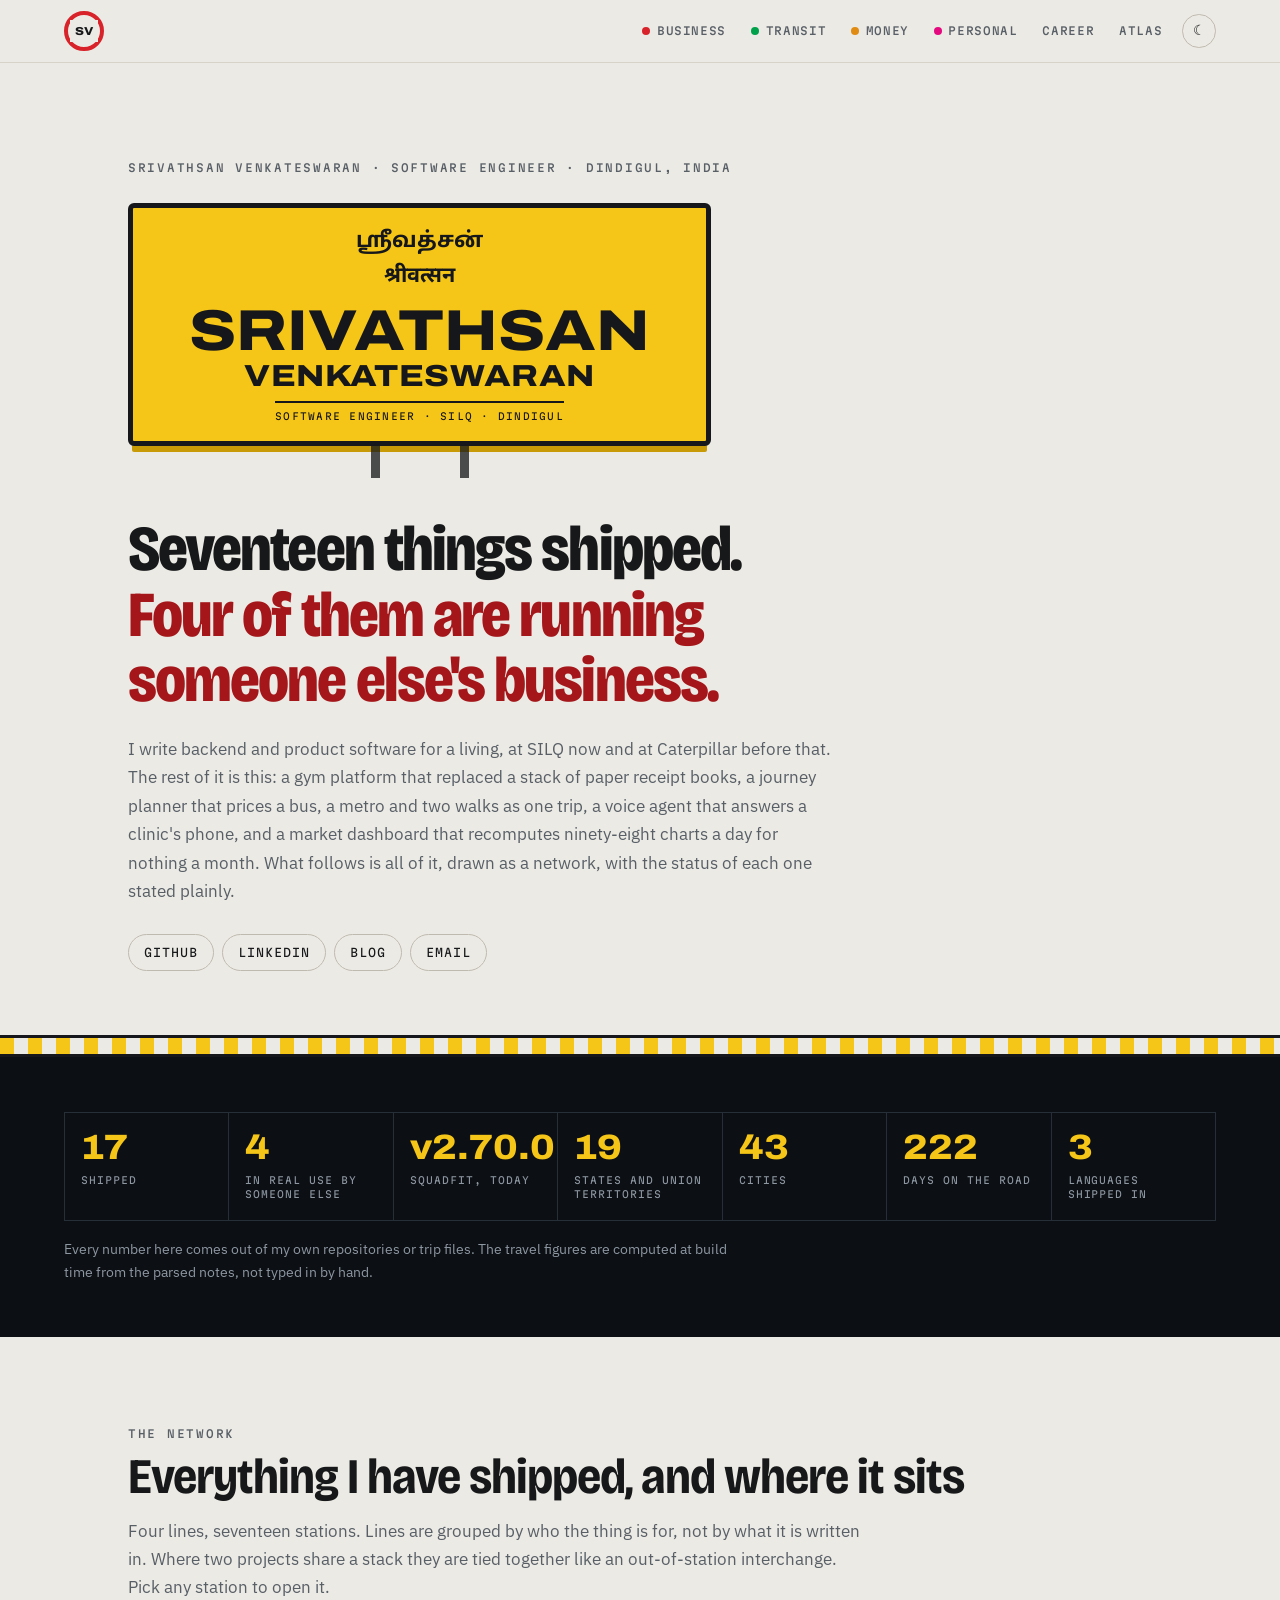
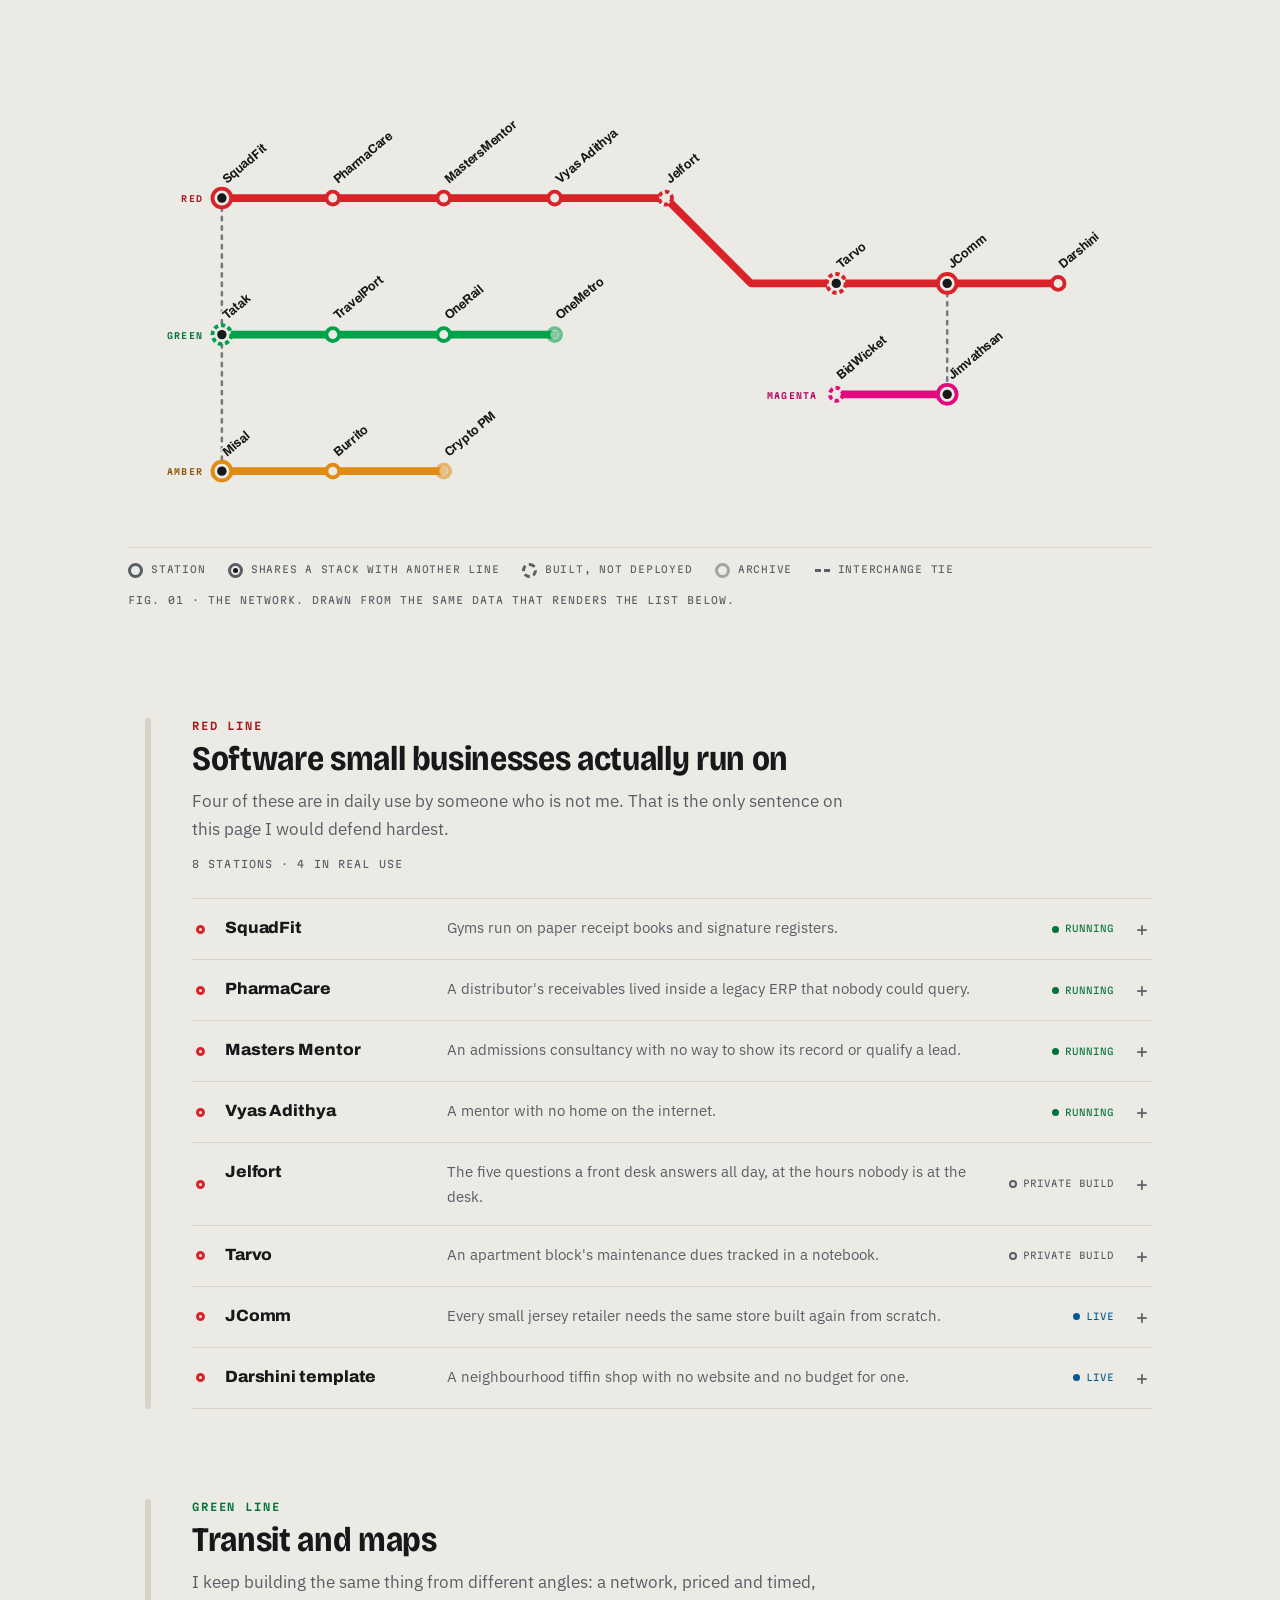
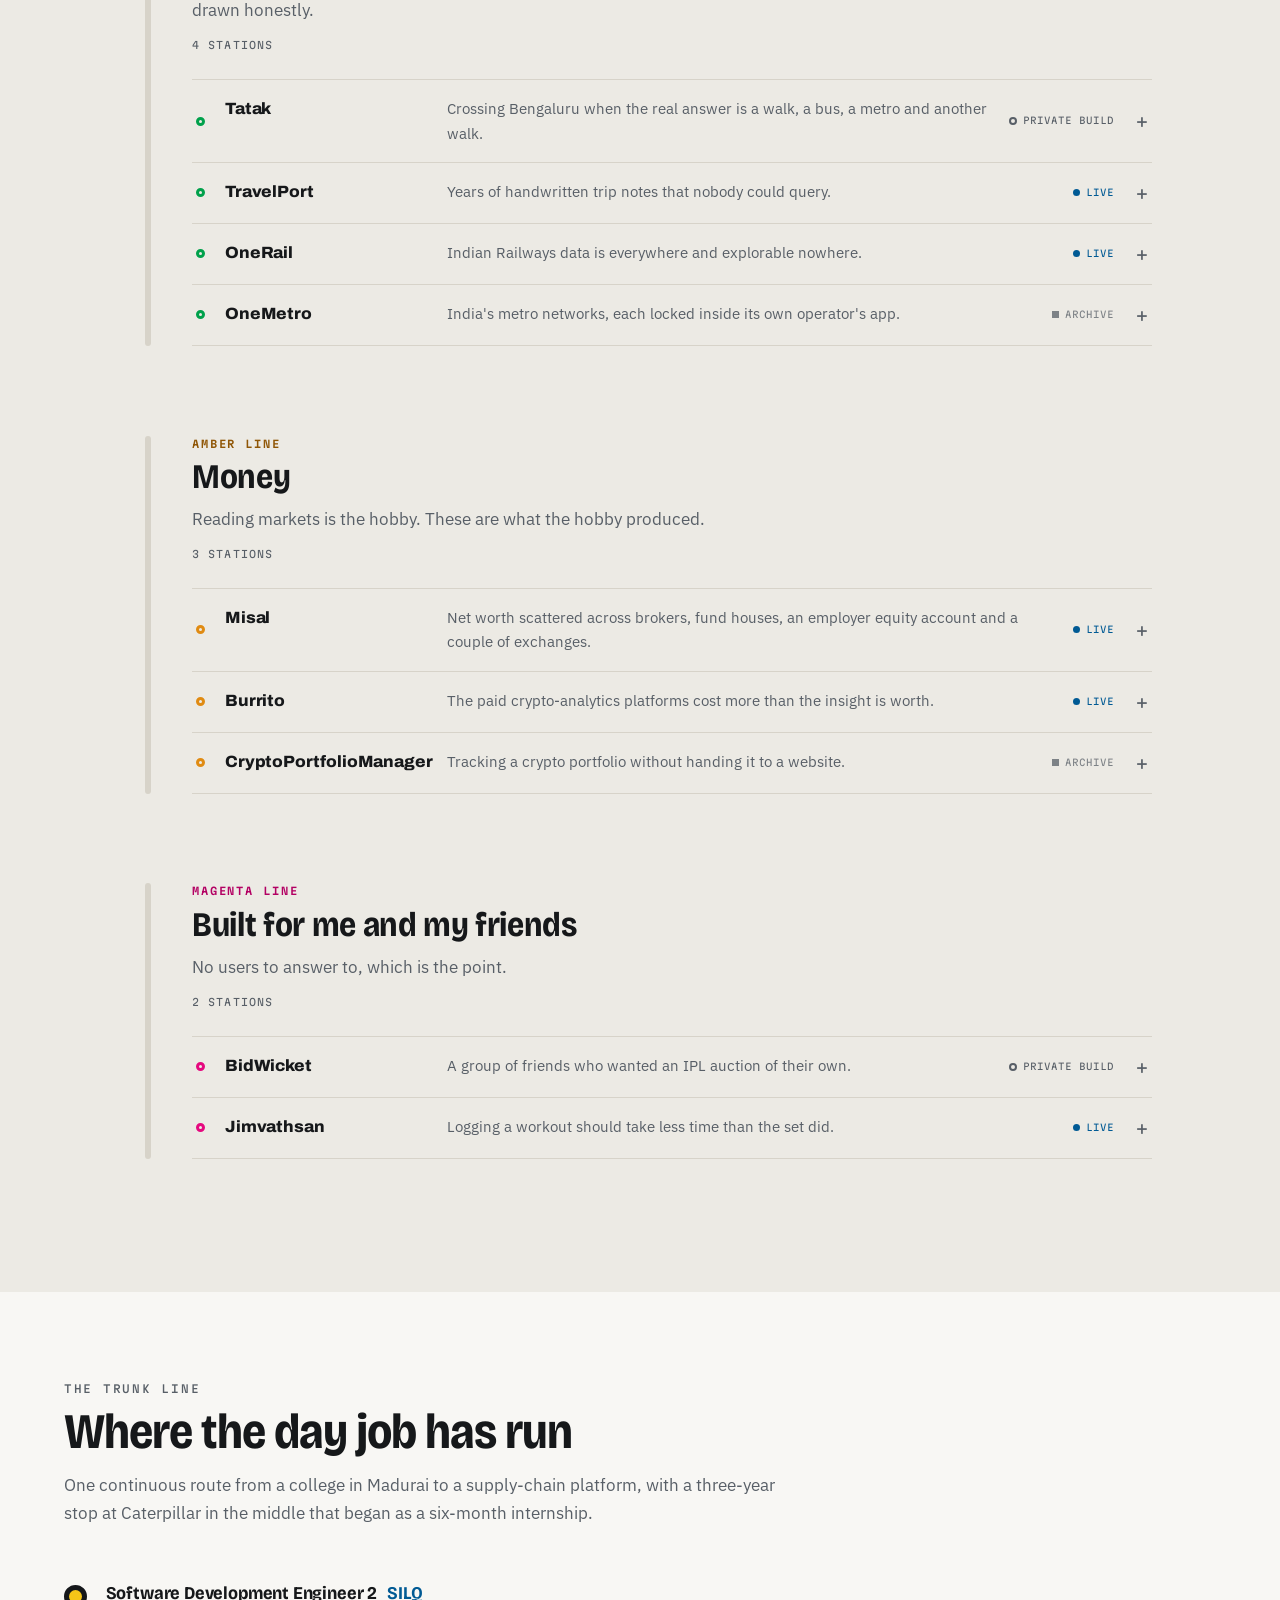
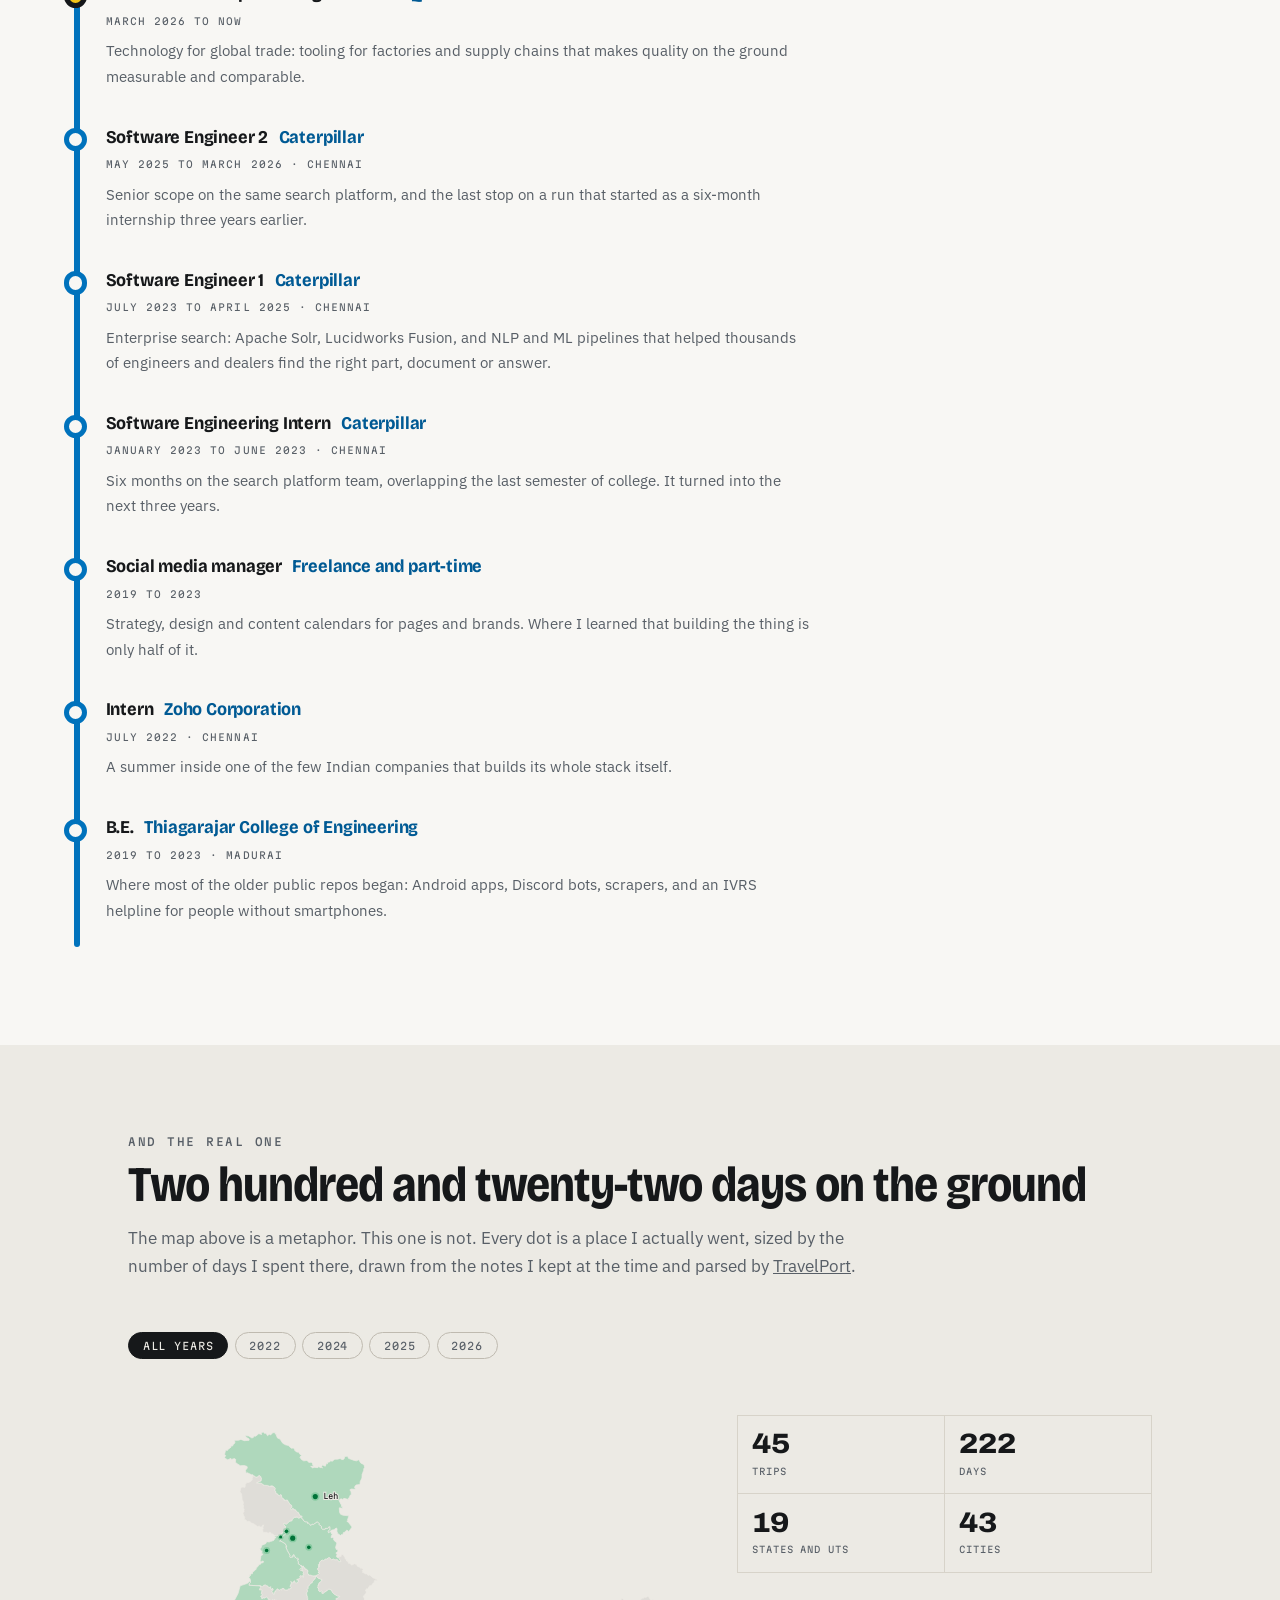
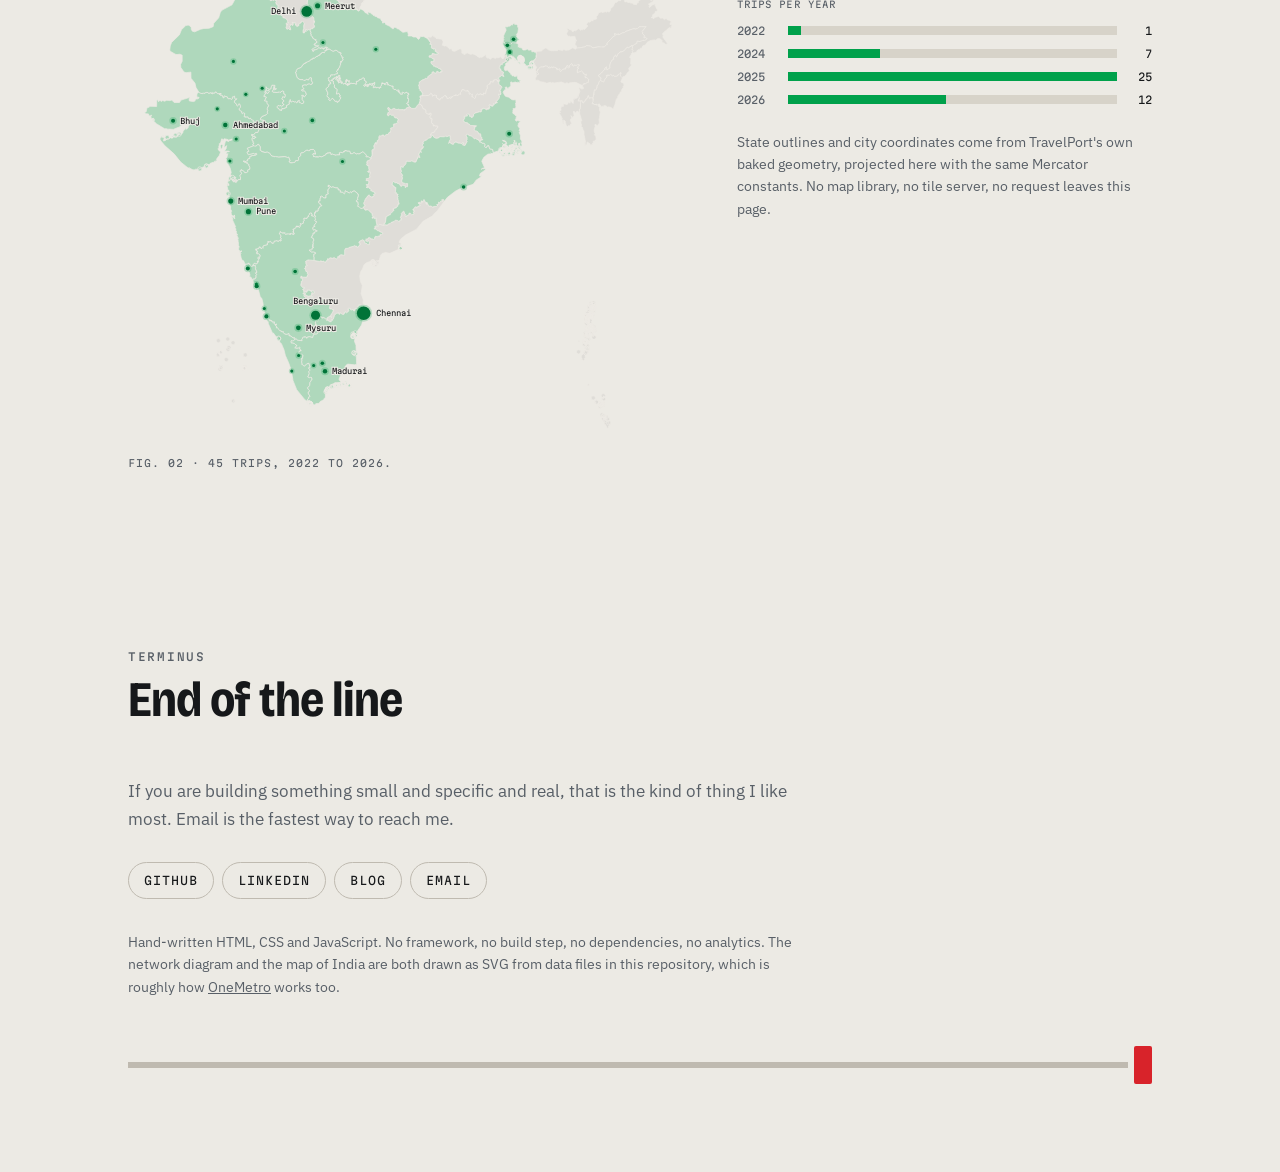
==== redesign/index.html @ e739e09b "Rebuild the portfolio as a network of shipped work, at /redesign Seventeen shipped projects drawn as" ====
<!DOCTYPE html>
<html lang="en">
<head>
  <meta charset="UTF-8" />
  <meta name="viewport" content="width=device-width, initial-scale=1.0" />
  <title>Srivathsan Venkateswaran | The network</title>
  <meta name="description" content="Seventeen shipped products across four lines: gym software running in real gyms, a Bengaluru journey planner, a voice agent, a quant dashboard, and a map of 222 days on Indian railways." />
  <meta property="og:title" content="Srivathsan Venkateswaran" />
  <meta property="og:description" content="Seventeen things shipped. Four of them are running someone else's business." />
  <meta property="og:type" content="website" />
  <meta name="theme-color" content="#eceae4" />
  <link rel="icon" href="data:image/svg+xml,%3Csvg xmlns='http://www.w3.org/2000/svg' viewBox='0 0 64 64'%3E%3Crect x='2' y='10' width='60' height='44' rx='8' fill='%23F5C518' stroke='%2315171A' stroke-width='4'/%3E%3Ctext x='32' y='44' font-family='Arial Black, sans-serif' font-size='30' font-weight='900' text-anchor='middle' fill='%2315171A'%3ESV%3C/text%3E%3C/svg%3E" />
  <script>
    const savedTheme = localStorage.getItem("theme");
    if (savedTheme === "light" || savedTheme === "dark") {
      document.documentElement.dataset.theme = savedTheme;
    }
    document.documentElement.classList.add("js");
  </script>
  <link rel="preconnect" href="https://fonts.googleapis.com" />
  <link rel="preconnect" href="https://fonts.gstatic.com" crossorigin />
  <link href="https://fonts.googleapis.com/css2?family=Archivo:wdth,wght@62..125,400..900&family=Bricolage+Grotesque:opsz,wdth,wght@12..96,75..100,300..800&family=IBM+Plex+Sans:wght@400;500;600&family=Martian+Mono:wdth,wght@75..112.5,300..700&family=Noto+Sans+Devanagari:wght@700&family=Noto+Sans+Tamil:wght@700&display=swap" rel="stylesheet" />
  <link rel="stylesheet" href="styles.css" />
</head>
<body>

  <a class="skip-link" href="#top">Skip to content</a>

  <header class="site-header">
    <a class="roundel" href="#top" aria-label="Back to top">
      <span class="roundel-ring" aria-hidden="true"></span>
      <span class="roundel-text">SV</span>
    </a>
    <nav class="line-nav" aria-label="Sections">
      <a href="#red" data-line="red"><span class="dot" aria-hidden="true"></span>Business</a>
      <a href="#green" data-line="green"><span class="dot" aria-hidden="true"></span>Transit</a>
      <a href="#amber" data-line="amber"><span class="dot" aria-hidden="true"></span>Money</a>
      <a href="#magenta" data-line="magenta"><span class="dot" aria-hidden="true"></span>Personal</a>
      <a href="#career">Career</a>
      <a href="#atlas">Atlas</a>
      <button class="theme-toggle" type="button" aria-label="Switch to night service">☾</button>
    </nav>
  </header>

  <main id="top">

    <!-- ======================= HERO ======================= -->
    <section class="hero">
      <p class="eyebrow load-reveal">Srivathsan Venkateswaran · Software engineer · Dindigul, India</p>

      <div class="signpost load-reveal" role="img" aria-label="Indian Railways style station name board reading Srivathsan Venkateswaran">
        <div class="board">
          <span class="board-tamil" lang="ta">ஸ்ரீவத்சன்</span>
          <span class="board-hindi" lang="hi">श्रीवत्सन</span>
          <span class="board-name">Srivathsan</span>
          <span class="board-surname">Venkateswaran</span>
          <span class="board-meta">Software Engineer · SILQ · Dindigul</span>
        </div>
        <div class="board-legs" aria-hidden="true"><span></span><span></span></div>
      </div>

      <h1 class="claim load-reveal">
        Seventeen things shipped.<br />
        <em>Four of them are running someone else's business.</em>
      </h1>

      <p class="hero-intro load-reveal">
        I write backend and product software for a living, at SILQ now and at
        Caterpillar before that. The rest of it is this: a gym platform that
        replaced a stack of paper receipt books, a journey planner that prices a
        bus, a metro and two walks as one trip, a voice agent that answers a
        clinic's phone, and a market dashboard that recomputes ninety-eight
        charts a day for nothing a month. What follows is all of it, drawn as a
        network, with the status of each one stated plainly.
      </p>

      <ul class="hero-links load-reveal" id="hero-links"></ul>
    </section>

    <div class="tactile" aria-hidden="true"></div>

    <!-- ======================= EVIDENCE ======================= -->
    <section class="evidence" aria-label="The numbers">
      <div class="evidence-inner observe">
        <dl class="stat-row" id="stat-row"></dl>
        <p class="evidence-foot">
          Every number here comes out of my own repositories or trip files. The
          travel figures are computed at build time from the parsed notes, not
          typed in by hand.
        </p>
      </div>
    </section>

    <!-- ======================= THE NETWORK ======================= -->
    <section class="network-band" id="network">
      <div class="section-head observe">
        <p class="kicker">The network</p>
        <h2>Everything I have shipped, and where it sits</h2>
        <p class="lede">
          Four lines, seventeen stations. Lines are grouped by who the thing is
          for, not by what it is written in. Where two projects share a stack
          they are tied together like an out-of-station interchange. Pick any
          station to open it.
        </p>
      </div>

      <figure class="map-figure observe">
        <div class="map-scroll">
          <svg id="network-svg" viewBox="0 0 1200 560" role="img"
               aria-labelledby="net-title net-desc">
            <title id="net-title">Network diagram of seventeen shipped projects across four lines</title>
            <desc id="net-desc">A schematic transit map. The full station list follows below in text.</desc>
          </svg>
        </div>
        <p class="map-hint">Scroll the map sideways to see the whole network.</p>
        <ul class="net-legend">
          <li><span class="lg lg-stop" aria-hidden="true"></span>Station</li>
          <li><span class="lg lg-change" aria-hidden="true"></span>Shares a stack with another line</li>
          <li><span class="lg lg-private" aria-hidden="true"></span>Built, not deployed</li>
          <li><span class="lg lg-archive" aria-hidden="true"></span>Archive</li>
          <li><span class="lg lg-tie" aria-hidden="true"></span>Interchange tie</li>
        </ul>
        <figcaption>
          FIG. 01 · The network. Drawn from the same data that renders the list below.
        </figcaption>
      </figure>

      <div id="lines"></div>

      <noscript>
        <div class="noscript">
          <p><strong>This page draws itself with JavaScript.</strong> The short version:</p>
          <ul>
            <li><a href="https://getsquadfit.com">SquadFit</a>, a multi-tenant gym platform running in real gyms</li>
            <li><a href="https://burrito-finance.vercel.app">Burrito</a>, 98 market charts recomputed daily at $0 a month</li>
            <li><a href="https://one-rail.vercel.app">OneRail</a>, an Indian Railways atlas built from OpenStreetMap</li>
            <li><a href="https://travelport.vercel.app">TravelPort</a>, handwritten trip notes parsed into structured data</li>
            <li><a href="https://github.com/srivathsanvenkateswaran">GitHub</a> ·
                <a href="https://www.linkedin.com/in/srivathsanvenkateswaran/">LinkedIn</a> ·
                <a href="mailto:srivathsanvenkateswaran@gmail.com">Email</a></li>
          </ul>
        </div>
      </noscript>
    </section>

    <!-- ======================= CAREER TRUNK ======================= -->
    <section class="trunk-band" id="career">
      <div class="section-head observe">
        <p class="kicker">The trunk line</p>
        <h2>Where the day job has run</h2>
        <p class="lede">
          One continuous route from a college in Madurai to a supply-chain
          platform, with a three-year stop at Caterpillar in the middle that
          began as a six-month internship.
        </p>
      </div>
      <ol class="trunk" id="trunk"></ol>
    </section>

    <!-- ======================= THE REAL NETWORK ======================= -->
    <section class="atlas-band" id="atlas">
      <div class="section-head observe">
        <p class="kicker">And the real one</p>
        <h2>Two hundred and twenty-two days on the ground</h2>
        <p class="lede">
          The map above is a metaphor. This one is not. Every dot is a place I
          actually went, sized by the number of days I spent there, drawn from
          the notes I kept at the time and parsed by
          <a href="https://travelport.vercel.app">TravelPort</a>.
        </p>
      </div>

      <div class="atlas observe">
        <div class="atlas-controls" id="atlas-controls" role="group" aria-label="Filter the map by year"></div>
        <figure class="atlas-figure">
          <svg id="atlas-svg" role="img" aria-labelledby="atlas-title atlas-desc">
            <title id="atlas-title">Map of India showing states and cities visited</title>
            <desc id="atlas-desc">Nineteen states and union territories are filled. Forty-three cities are marked, sized by days spent. The full figures are listed beside the map.</desc>
          </svg>
          <figcaption>FIG. 02 · 45 trips, 2022 to 2026.</figcaption>
        </figure>
        <div class="atlas-side">
          <dl class="atlas-stats" id="atlas-stats"></dl>
          <div class="atlas-years" id="atlas-years"></div>
          <p class="atlas-note">
            State outlines and city coordinates come from TravelPort's own
            baked geometry, projected here with the same Mercator constants.
            No map library, no tile server, no request leaves this page.
          </p>
        </div>
      </div>
    </section>

    <!-- ======================= TERMINUS ======================= -->
    <section class="terminus" id="contact">
      <div class="section-head observe">
        <p class="kicker">Terminus</p>
        <h2>End of the line</h2>
      </div>
      <div class="terminus-body observe">
        <p>
          If you are building something small and specific and real, that is the
          kind of thing I like most. Email is the fastest way to reach me.
        </p>
        <ul class="terminus-links" id="terminus-links"></ul>
        <p class="colophon">
          Hand-written HTML, CSS and JavaScript. No framework, no build step, no
          dependencies, no analytics. The network diagram and the map of India
          are both drawn as SVG from data files in this repository, which is
          roughly how <a href="https://github.com/srivathsanvenkateswaran/OneMetro">OneMetro</a>
          works too.
        </p>
      </div>
      <div class="buffer" aria-hidden="true"><span></span><span></span></div>
    </section>

  </main>

  <script src="india.js" defer></script>
  <script src="data.js" defer></script>
  <script src="network.js" defer></script>
  <script src="script.js" defer></script>
</body>
</html>
---- redesign/styles.css ----
/* ============================================================
   Srivathsan Venkateswaran — the network
   A transit map of everything shipped, and a real map of
   everywhere gone. Type and line liveries carried over from
   the previous design, which got those right.
   ============================================================ */

:root {
  --paper: #eceae4;
  --surface: #f8f7f4;
  --ink: #16181a;
  --muted: #585f67;
  --hairline: #d7d3c9;
  --hairline-strong: #bfbab0;

  --night: #0c0f13;
  --night-2: #141a21;
  --night-3: #1c232b;
  --night-edge: #262e38;
  --night-text: #e9ecef;
  --night-muted: #8d97a2;

  --board: #f5c518;
  --board-shade: #c79a06;
  --board-ink: #15171a;

  --red: #d8232a;      --red-ink: #a4161a;
  --claim-accent: #a4161a;
  --blue: #0072bc;     --blue-ink: #005a94;
  --amber: #e08b12;    --amber-ink: #8f5606;
  --green: #00a14b;    --green-ink: #007338;
  --magenta: #e5097f;  --magenta-ink: #b30063;

  --font-sign: "Archivo", system-ui, sans-serif;
  --font-display: "Bricolage Grotesque", "Archivo", system-ui, sans-serif;
  --font-body: "IBM Plex Sans", system-ui, sans-serif;
  --font-mono: "Martian Mono", ui-monospace, monospace;

  --rail-w: 6px;
  --content-pad: clamp(1.25rem, 5vw, 4.5rem);
  --measure: 64rem;
  --radius: 4px;
}

@supports (color: light-dark(#fff, #000)) {
  :root {
    color-scheme: light dark;
    --paper: light-dark(#eceae4, #0c0f13);
    --surface: light-dark(#f8f7f4, #151a21);
    --ink: light-dark(#16181a, #e9ecef);
    --muted: light-dark(#585f67, #949ea9);
    --hairline: light-dark(#d7d3c9, #232a33);
    --hairline-strong: light-dark(#bfbab0, #313a45);
    --night: light-dark(#0c0f13, #060809);
    --night-2: light-dark(#141a21, #0f141a);
    --night-3: light-dark(#1c232b, #171d24);

    --red: light-dark(#d8232a, #f4696e);
    --red-ink: light-dark(#a4161a, #ff8b8f);
    --blue: light-dark(#0072bc, #4d9fe6);
    --blue-ink: light-dark(#005a94, #6fb4f0);
    --amber: light-dark(#e08b12, #eaa93f);
    --amber-ink: light-dark(#8f5606, #eaa93f);
    --green: light-dark(#00a14b, #2ec27e);
    --green-ink: light-dark(#007338, #45d193);
    --magenta: light-dark(#e5097f, #f45cae);
    --magenta-ink: light-dark(#b30063, #ff69b8);

    /* The claim's emphasis: deep red on paper, signage yellow at night.
       Red-ink inverted to a pink that read as the Magenta line. */
    --claim-accent: light-dark(#a4161a, #f5c518);
  }
  :root[data-theme="light"] { color-scheme: light; }
  :root[data-theme="dark"] { color-scheme: dark; }
}

* { box-sizing: border-box; margin: 0; padding: 0; }
html { scroll-behavior: smooth; scroll-padding-top: 5.5rem; }

body {
  background: var(--paper);
  color: var(--ink);
  font-family: var(--font-body);
  font-size: 1.0625rem;
  line-height: 1.65;
  -webkit-font-smoothing: antialiased;
  overflow-x: hidden;
}

::selection { background: var(--board); color: #15171a; }
a { color: inherit; }
:focus-visible { outline: 3px solid var(--ink); outline-offset: 3px; border-radius: 2px; }

.skip-link {
  position: absolute; left: -9999px; top: 0; z-index: 100;
  background: var(--board); color: var(--board-ink);
  font-family: var(--font-mono); font-size: 0.8rem; padding: 0.6rem 1rem;
}
.skip-link:focus { left: 0; }

.sr-only {
  position: absolute; width: 1px; height: 1px; overflow: hidden;
  clip: rect(0 0 0 0); clip-path: inset(50%); white-space: nowrap;
}

/* ---------------- shared type ---------------- */
h2 {
  font-family: var(--font-display);
  font-weight: 700;
  font-size: clamp(1.9rem, 4.4vw, 3.1rem);
  line-height: 1.05;
  letter-spacing: -0.02em;
  font-stretch: 88%;
}
h3 { font-family: var(--font-display); font-weight: 700; letter-spacing: -0.01em; }

.kicker,
.eyebrow {
  font-family: var(--font-mono);
  font-size: 0.68rem;
  letter-spacing: 0.16em;
  text-transform: uppercase;
  color: var(--muted);
  font-weight: 500;
}

.lede {
  max-width: 46rem;
  color: var(--muted);
  font-size: 1.06rem;
  margin-top: 0.9rem;
}

.section-head { margin-bottom: clamp(2rem, 4vw, 3.25rem); }
.section-head h2 { margin-top: 0.5rem; }

/* ---------------- header ---------------- */
.site-header {
  position: sticky; top: 0; z-index: 40;
  display: flex; align-items: center; gap: 1rem;
  padding: 0.7rem var(--content-pad);
  background: color-mix(in srgb, var(--paper) 88%, transparent);
  backdrop-filter: blur(10px);
  border-bottom: 1px solid var(--hairline);
}

.roundel { position: relative; display: grid; place-items: center; width: 2.5rem; height: 2.5rem; text-decoration: none; flex: none; }
.roundel-ring { position: absolute; inset: 0; border: 4px solid var(--red); border-radius: 50%; }
.roundel-text {
  position: relative; font-family: var(--font-sign); font-weight: 800;
  font-size: 0.72rem; font-stretch: 112%; letter-spacing: 0.02em;
  background: var(--paper); padding: 0.1rem 0.28rem;
}

.line-nav { margin-left: auto; display: flex; align-items: center; gap: 0.35rem; flex-wrap: wrap; }
.line-nav a {
  display: inline-flex; align-items: center; gap: 0.42rem;
  font-family: var(--font-mono); font-size: 0.68rem; font-weight: 500;
  letter-spacing: 0.06em; text-transform: uppercase;
  text-decoration: none; color: var(--muted);
  padding: 0.42rem 0.6rem; border-radius: 999px;
  transition: color 0.18s, background 0.18s;
}
.line-nav a:hover, .line-nav a.is-here { color: var(--ink); background: color-mix(in srgb, var(--ink) 7%, transparent); }
.line-nav .dot { width: 8px; height: 8px; border-radius: 50%; background: currentColor; }
.line-nav a[data-line="red"] .dot { background: var(--red); }
.line-nav a[data-line="green"] .dot { background: var(--green); }
.line-nav a[data-line="amber"] .dot { background: var(--amber); }
.line-nav a[data-line="magenta"] .dot { background: var(--magenta); }

.theme-toggle {
  margin-left: 0.3rem; width: 2.1rem; height: 2.1rem; flex: none;
  border: 1px solid var(--hairline-strong); border-radius: 50%;
  background: transparent; color: var(--ink); cursor: pointer;
  font-size: 0.85rem; line-height: 1;
}
.theme-toggle:hover { background: color-mix(in srgb, var(--ink) 8%, transparent); }

/* ---------------- hero ---------------- */
.hero {
  padding: clamp(3rem, 8vw, 6rem) var(--content-pad) clamp(2.5rem, 5vw, 4rem);
  max-width: calc(var(--measure) + 8rem); margin-inline: auto;
}

.signpost { display: inline-block; margin: 1.6rem 0 2.4rem; }
.board {
  display: inline-grid; justify-items: center; gap: 0.05rem;
  background: var(--board); color: var(--board-ink);
  border: 5px solid var(--board-ink); border-radius: 6px;
  padding: 1rem clamp(1.5rem, 5vw, 3.5rem);
  box-shadow: 0 10px 0 -4px var(--board-shade);
}
.board-tamil { font-family: "Noto Sans Tamil", sans-serif; font-size: clamp(0.95rem, 2.4vw, 1.35rem); font-weight: 700; }
.board-hindi { font-family: "Noto Sans Devanagari", sans-serif; font-size: clamp(0.95rem, 2.4vw, 1.35rem); font-weight: 700; }
.board-name, .board-surname {
  font-family: var(--font-sign); font-weight: 800; font-stretch: 118%;
  text-transform: uppercase; line-height: 1;
}
.board-name { font-size: clamp(1.9rem, 6.5vw, 3.6rem); margin-top: 0.35rem; }
.board-surname { font-size: clamp(1.05rem, 3.2vw, 1.9rem); letter-spacing: 0.02em; }
.board-meta {
  font-family: var(--font-mono); font-size: 0.6rem; letter-spacing: 0.13em;
  text-transform: uppercase; margin-top: 0.55rem;
  border-top: 2px solid var(--board-ink); padding-top: 0.4rem;
}
.board-legs { display: flex; gap: 5rem; justify-content: center; }
.board-legs span { width: 9px; height: 2rem; background: var(--board-ink); opacity: 0.75; }

.claim {
  font-family: var(--font-display); font-weight: 800; font-stretch: 84%;
  font-size: clamp(2rem, 6vw, 4rem); line-height: 1.02; letter-spacing: -0.03em;
  max-width: 20ch; margin-bottom: 1.4rem;
}
.claim em { font-style: normal; color: var(--claim-accent); }

.hero-intro { max-width: 44rem; color: var(--muted); font-size: 1.08rem; }

.hero-links, .terminus-links { list-style: none; display: flex; flex-wrap: wrap; gap: 0.5rem; margin-top: 1.8rem; }
.hero-links a, .terminus-links a {
  display: inline-block; font-family: var(--font-mono); font-size: 0.72rem;
  letter-spacing: 0.08em; text-transform: uppercase; text-decoration: none;
  padding: 0.5rem 0.95rem; border: 1px solid var(--hairline-strong); border-radius: 999px;
  transition: background 0.18s, border-color 0.18s;
}
.hero-links a:hover, .terminus-links a:hover { background: var(--ink); color: var(--paper); border-color: var(--ink); }

.tactile {
  height: 22px;
  background: repeating-linear-gradient(90deg, var(--board) 0 14px, transparent 14px 28px);
  border-block: 3px solid var(--board-ink);
}

/* ---------------- evidence ---------------- */
.evidence { background: var(--night); color: var(--night-text); padding: clamp(2.2rem, 5vw, 3.4rem) var(--content-pad); }
.evidence-inner { max-width: calc(var(--measure) + 8rem); margin-inline: auto; }
.stat-row {
  display: grid; gap: 1px;
  grid-template-columns: repeat(auto-fit, minmax(9.5rem, 1fr));
  background: var(--night-edge); border: 1px solid var(--night-edge);
}
.stat { background: var(--night); padding: 1.1rem 1rem; }
.stat-n {
  font-family: var(--font-sign); font-weight: 800; font-stretch: 112%;
  font-size: clamp(1.5rem, 3.4vw, 2.2rem); line-height: 1; color: var(--board);
}
.stat-l {
  font-family: var(--font-mono); font-size: 0.61rem; letter-spacing: 0.1em;
  text-transform: uppercase; color: var(--night-muted); margin-top: 0.45rem; line-height: 1.5;
}
.evidence-foot { color: var(--night-muted); font-size: 0.85rem; margin-top: 1.1rem; max-width: 42rem; }

/* ---------------- the network ---------------- */
.network-band, .trunk-band, .atlas-band, .terminus {
  padding: clamp(3rem, 7vw, 5.5rem) var(--content-pad);
  max-width: calc(var(--measure) + 8rem); margin-inline: auto;
}

.map-figure { margin-bottom: clamp(2.5rem, 5vw, 4rem); }
.map-scroll { overflow-x: auto; overflow-y: hidden; -webkit-overflow-scrolling: touch; }
.map-scroll svg { display: block; width: 100%; min-width: 62rem; height: auto; }
.net-legend {
  display: flex; flex-wrap: wrap; gap: 0.35rem 1.4rem;
  margin-top: 1rem; padding-top: 0.9rem; border-top: 1px solid var(--hairline);
  list-style: none;
}
.net-legend li {
  display: inline-flex; align-items: center; gap: 0.5rem;
  font-family: var(--font-mono); font-size: 0.6rem; letter-spacing: 0.08em;
  text-transform: uppercase; color: var(--muted);
}
.lg { width: 15px; height: 15px; flex: none; }
.lg-stop { border: 3.5px solid var(--muted); border-radius: 50%; }
.lg-change { border: 3.5px solid var(--muted); border-radius: 50%; position: relative; }
.lg-change::after {
  content: ""; position: absolute; inset: 2px; border-radius: 50%; background: var(--ink);
}
.lg-private { border: 3.5px dashed var(--muted); border-radius: 50%; }
.lg-archive { border: 3.5px solid var(--muted); border-radius: 50%; opacity: 0.5; }
.lg-tie { height: 0; border-top: 3px dashed var(--muted); align-self: center; }

/* Only worth saying where the map actually has to be scrolled. */
.map-hint { display: none; }
@media (max-width: 992px) {
  .map-hint {
    display: block; margin-top: 0.75rem;
    font-family: var(--font-mono); font-size: 0.6rem; letter-spacing: 0.1em;
    text-transform: uppercase; color: var(--muted);
  }
}

.map-figure figcaption {
  font-family: var(--font-mono); font-size: 0.62rem; letter-spacing: 0.1em;
  text-transform: uppercase; color: var(--muted); margin-top: 0.9rem;
}

.net-line { fill: none; stroke-width: 9; stroke-linecap: round; stroke-linejoin: round; transition: opacity 0.2s; }
.net-line[data-line="red"] { stroke: var(--red); }
.net-line[data-line="green"] { stroke: var(--green); }
.net-line[data-line="amber"] { stroke: var(--amber); }
.net-line[data-line="magenta"] { stroke: var(--magenta); }

.net-tie { stroke: var(--muted); stroke-width: 3; stroke-dasharray: 4 7; stroke-linecap: round; opacity: 0.8; }

.net-station { cursor: pointer; }
.net-dot, .net-dot-outer { fill: var(--paper); stroke-width: 4.5; }
.net-dot-inner { fill: var(--ink); }
.net-station[data-line="red"] .net-dot, .net-station[data-line="red"] .net-dot-outer { stroke: var(--red); }
.net-station[data-line="green"] .net-dot, .net-station[data-line="green"] .net-dot-outer { stroke: var(--green); }
.net-station[data-line="amber"] .net-dot, .net-station[data-line="amber"] .net-dot-outer { stroke: var(--amber); }
.net-station[data-line="magenta"] .net-dot, .net-station[data-line="magenta"] .net-dot-outer { stroke: var(--magenta); }

.net-label {
  font-family: var(--font-sign); font-size: 15px; font-weight: 700; font-stretch: 96%;
  fill: var(--ink); paint-order: stroke; stroke: var(--paper); stroke-width: 3.5px;
}
/* Built but not open: drawn the way a map marks a station under construction. */
.net-station.is-private .net-dot,
.net-station.is-private .net-dot-outer { stroke-dasharray: 5 3.4; }
.net-station.is-archive .net-dot { opacity: 0.55; }
.net-key {
  font-family: var(--font-mono); font-size: 10px; letter-spacing: 0.14em;
  text-transform: uppercase; font-weight: 600;
}
.net-key[data-line="red"] { fill: var(--red-ink); }
.net-key[data-line="green"] { fill: var(--green-ink); }
.net-key[data-line="amber"] { fill: var(--amber-ink); }
.net-key[data-line="magenta"] { fill: var(--magenta-ink); }

.net-station:hover .net-label { text-decoration: underline; }
.net-station.is-open .net-dot, .net-station.is-open .net-dot-outer { fill: var(--board); }

#network-svg[data-focus] .net-line,
#network-svg[data-focus] .net-station { opacity: 0.24; transition: opacity 0.2s; }
#network-svg[data-focus="red"] [data-line="red"],
#network-svg[data-focus="green"] [data-line="green"],
#network-svg[data-focus="amber"] [data-line="amber"],
#network-svg[data-focus="magenta"] [data-line="magenta"] { opacity: 1; }

/* ---------------- line sections ---------------- */
.line-section { position: relative; display: grid; grid-template-columns: 2.5rem 1fr; gap: 0 1.5rem; padding-block: clamp(1.75rem, 3.5vw, 3rem); }
.rail { position: relative; }
.rail::before {
  content: ""; position: absolute; left: 50%; top: 0; bottom: 0;
  width: var(--rail-w); margin-left: calc(var(--rail-w) / -2);
  background: var(--hairline); border-radius: var(--rail-w);
}
.rail i {
  position: absolute; left: 50%; top: 0; bottom: 0;
  width: var(--rail-w); margin-left: calc(var(--rail-w) / -2);
  border-radius: var(--rail-w); transform-origin: top; transform: scaleY(0);
}
.line-section[data-line="red"] .rail i { background: var(--red); }
.line-section[data-line="green"] .rail i { background: var(--green); }
.line-section[data-line="amber"] .rail i { background: var(--amber); }
.line-section[data-line="magenta"] .rail i { background: var(--magenta); }

.line-head { margin-bottom: 1.6rem; }
.line-name {
  font-family: var(--font-mono); font-size: 0.65rem; letter-spacing: 0.18em;
  text-transform: uppercase; font-weight: 600;
}
.line-section[data-line="red"] .line-name { color: var(--red-ink); }
.line-section[data-line="green"] .line-name { color: var(--green-ink); }
.line-section[data-line="amber"] .line-name { color: var(--amber-ink); }
.line-section[data-line="magenta"] .line-name { color: var(--magenta-ink); }

.line-head h3 {
  font-size: clamp(1.45rem, 3.2vw, 2.15rem); font-stretch: 88%;
  line-height: 1.08; margin-top: 0.35rem;
}
.line-lede { color: var(--muted); max-width: 42rem; margin-top: 0.6rem; }
.line-count {
  font-family: var(--font-mono); font-size: 0.63rem; letter-spacing: 0.11em;
  text-transform: uppercase; color: var(--muted); margin-top: 0.8rem;
}

/* ---------------- station rows ---------------- */
.stations { list-style: none; border-top: 1px solid var(--hairline); }
.station { border-bottom: 1px solid var(--hairline); }

.st-summary {
  width: 100%; display: grid; align-items: baseline; gap: 0 0.9rem;
  grid-template-columns: 0.9rem minmax(8rem, 13rem) 1fr auto 1.2rem;
  background: none; border: 0; cursor: pointer; text-align: left;
  padding: 1rem 0.25rem; color: inherit; font: inherit;
}
.st-summary:hover { background: color-mix(in srgb, var(--ink) 4%, transparent); }

.st-tick { width: 9px; height: 9px; border-radius: 50%; border: 3px solid var(--muted); align-self: center; }
.line-section[data-line="red"] .st-tick { border-color: var(--red); }
.line-section[data-line="green"] .st-tick { border-color: var(--green); }
.line-section[data-line="amber"] .st-tick { border-color: var(--amber); }
.line-section[data-line="magenta"] .st-tick { border-color: var(--magenta); }

.st-name { font-family: var(--font-sign); font-weight: 800; font-stretch: 104%; font-size: 1.02rem; letter-spacing: -0.005em; }
.st-solves { color: var(--muted); font-size: 0.92rem; }
.st-status {
  display: inline-flex; align-items: center; gap: 0.4rem; align-self: center;
  font-family: var(--font-mono); font-size: 0.58rem; letter-spacing: 0.11em;
  text-transform: uppercase; white-space: nowrap; color: var(--muted);
}
.st-pulse { width: 7px; height: 7px; border-radius: 50%; background: currentColor; }
.st-status[data-status="running"] { color: var(--green-ink); }
.st-status[data-status="running"] .st-pulse { animation: pulse 2.4s ease-in-out infinite; }
.st-status[data-status="live"] { color: var(--blue-ink); }
.st-status[data-status="private"] { color: var(--muted); }
.st-status[data-status="private"] .st-pulse { background: none; border: 2px solid currentColor; width: 8px; height: 8px; }
.st-status[data-status="archive"] { color: var(--muted); opacity: 0.75; }
.st-status[data-status="archive"] .st-pulse { border-radius: 0; }

@keyframes pulse { 0%, 100% { opacity: 1; } 50% { opacity: 0.25; } }

.st-chevron { font-family: var(--font-mono); color: var(--muted); align-self: center; text-align: right; }

.st-panel { padding: 0.25rem 0.25rem 1.6rem 1.8rem; }
.sheet { display: grid; gap: 0; border-top: 1px dashed var(--hairline); }
.sheet-row {
  display: grid; grid-template-columns: 7.5rem 1fr; gap: 0 1.2rem;
  padding: 0.7rem 0; border-bottom: 1px dashed var(--hairline);
}
.sheet-row dt {
  font-family: var(--font-mono); font-size: 0.58rem; letter-spacing: 0.12em;
  text-transform: uppercase; color: var(--muted); padding-top: 0.28rem;
}
.sheet-row dd { font-size: 0.96rem; }

.chip, .change {
  display: inline-flex; align-items: center; gap: 0.35rem;
  font-family: var(--font-mono); font-size: 0.62rem; letter-spacing: 0.04em;
  border: 1px solid var(--hairline-strong); border-radius: 3px;
  padding: 0.16rem 0.45rem; margin: 0 0.3rem 0.3rem 0;
}
.change { border-style: dashed; }
.change-ring { width: 9px; height: 9px; border: 2.5px solid var(--ink); border-radius: 50%; }

.scale { border-collapse: collapse; font-size: 0.9rem; }
.scale th {
  text-align: left; font-weight: 400; color: var(--muted);
  font-family: var(--font-mono); font-size: 0.6rem; letter-spacing: 0.08em;
  text-transform: uppercase; padding: 0.2rem 1.2rem 0.2rem 0; vertical-align: baseline;
}
.scale td { font-family: var(--font-mono); font-size: 0.78rem; padding: 0.2rem 0; }

.sheet-notes { list-style: none; display: grid; gap: 0.5rem; }
.sheet-notes li { position: relative; padding-left: 1rem; color: var(--muted); font-size: 0.93rem; }
.sheet-notes li::before { content: "·"; position: absolute; left: 0.25rem; color: var(--ink); font-weight: 700; }

.st-link {
  display: inline-block; font-family: var(--font-mono); font-size: 0.66rem;
  letter-spacing: 0.05em; margin: 0 0.7rem 0.35rem 0;
  text-underline-offset: 3px;
}
.st-nolink {
  display: inline-block; font-family: var(--font-mono); font-size: 0.62rem;
  letter-spacing: 0.08em; text-transform: uppercase; color: var(--muted);
  margin: 0 0.7rem 0.35rem 0;
}

.noscript { border: 2px solid var(--red); padding: 1.25rem 1.5rem; }
.noscript ul { margin-top: 0.6rem; padding-left: 1.1rem; }

/* ---------------- career trunk ---------------- */
.trunk-band { background: var(--surface); max-width: none; }
.trunk-band > * { max-width: calc(var(--measure) + 8rem); margin-inline: auto; }
.trunk { list-style: none; position: relative; padding-left: 2.6rem; }
.trunk::before {
  content: ""; position: absolute; left: 0.62rem; top: 0.6rem; bottom: 0.6rem;
  width: var(--rail-w); background: var(--blue); border-radius: var(--rail-w);
}
.stop { position: relative; padding-bottom: 2.1rem; }
.stop-mark {
  position: absolute; left: -2.6rem; top: 0.35rem;
  width: 1.45rem; height: 1.45rem; border-radius: 50%;
  background: var(--surface); border: 5px solid var(--blue);
}
.stop.is-current .stop-mark { background: var(--board); border-color: var(--board-ink); }
.stop h3 { display: flex; flex-wrap: wrap; gap: 0 0.65rem; align-items: baseline; font-size: 1.12rem; font-stretch: 92%; }
.stop-org { color: var(--blue-ink); }
.stop-when {
  font-family: var(--font-mono); font-size: 0.6rem; letter-spacing: 0.11em;
  text-transform: uppercase; color: var(--muted); margin-top: 0.3rem;
}
.stop-note { color: var(--muted); margin-top: 0.55rem; max-width: 44rem; font-size: 0.96rem; }

/* ---------------- atlas ---------------- */
.atlas { display: grid; grid-template-columns: minmax(0, 1.35fr) minmax(15rem, 1fr); gap: clamp(1.5rem, 4vw, 3rem); align-items: start; }
.atlas-controls { grid-column: 1 / -1; display: flex; flex-wrap: wrap; gap: 0.4rem; margin-bottom: 0.5rem; }
.year-btn {
  font-family: var(--font-mono); font-size: 0.64rem; letter-spacing: 0.09em;
  text-transform: uppercase; padding: 0.4rem 0.85rem; cursor: pointer;
  background: transparent; color: var(--muted);
  border: 1px solid var(--hairline-strong); border-radius: 999px;
}
.year-btn:hover { color: var(--ink); }
.year-btn.is-on { background: var(--ink); color: var(--paper); border-color: var(--ink); }

.atlas-figure svg { display: block; width: 100%; height: auto; }
.atlas-figure figcaption {
  font-family: var(--font-mono); font-size: 0.62rem; letter-spacing: 0.1em;
  text-transform: uppercase; color: var(--muted); margin-top: 0.6rem;
}
.atlas-state { fill: color-mix(in srgb, var(--ink) 6%, transparent); stroke: var(--paper); stroke-width: 1; }
.atlas-state.is-visited { fill: color-mix(in srgb, var(--green) 26%, transparent); }
.atlas-halo { fill: var(--green); opacity: 0.22; }
.atlas-pin { fill: var(--green-ink); }
.atlas-label {
  font-family: var(--font-mono); font-size: 11px; fill: var(--ink);
  paint-order: stroke; stroke: var(--paper); stroke-width: 3px;
}

.atlas-stats { display: grid; grid-template-columns: repeat(2, 1fr); gap: 1px; background: var(--hairline); border: 1px solid var(--hairline); }
.astat { background: var(--paper); padding: 0.9rem; }
.astat-n { font-family: var(--font-sign); font-weight: 800; font-stretch: 110%; font-size: 1.75rem; line-height: 1; }
.astat-l { font-family: var(--font-mono); font-size: 0.57rem; letter-spacing: 0.1em; text-transform: uppercase; color: var(--muted); margin-top: 0.35rem; }

.atlas-years { margin-top: 1.5rem; }
.years-title { font-family: var(--font-mono); font-size: 0.58rem; letter-spacing: 0.12em; text-transform: uppercase; color: var(--muted); margin-bottom: 0.6rem; }
.yearbar { display: grid; grid-template-columns: 2.6rem 1fr 1.6rem; gap: 0.6rem; align-items: center; margin-bottom: 0.35rem; }
.yearbar-y, .yearbar-n { font-family: var(--font-mono); font-size: 0.66rem; color: var(--muted); }
.yearbar-n { text-align: right; color: var(--ink); }
.yearbar-track { height: 0.55rem; background: var(--hairline); }
.yearbar-fill { display: block; height: 100%; background: var(--green); }
.atlas-note { color: var(--muted); font-size: 0.85rem; margin-top: 1.4rem; }

/* ---------------- terminus ---------------- */
.terminus-body p { max-width: 42rem; color: var(--muted); }
.colophon { font-size: 0.85rem; margin-top: 2rem; }
.buffer { display: flex; align-items: center; gap: 0.4rem; margin-top: 3rem; }
.buffer span:first-child { height: 6px; flex: 1; background: var(--hairline-strong); }
.buffer span:last-child { width: 1.1rem; height: 2.4rem; background: var(--red); border-radius: 2px; }

/* ---------------- reveals ---------------- */
.js .observe, .js .load-reveal { opacity: 0; transform: translateY(14px); }
.js .observe.is-in { opacity: 1; transform: none; transition: opacity 0.6s ease, transform 0.6s cubic-bezier(0.2, 0.7, 0.2, 1); }
.js .load-reveal { animation: rise 0.75s cubic-bezier(0.2, 0.7, 0.2, 1) forwards; }
.js .load-reveal:nth-child(2) { animation-delay: 0.07s; }
.js .load-reveal:nth-child(3) { animation-delay: 0.14s; }
.js .load-reveal:nth-child(4) { animation-delay: 0.21s; }
.js .load-reveal:nth-child(5) { animation-delay: 0.28s; }
@keyframes rise { to { opacity: 1; transform: none; } }

/* ---------------- responsive ---------------- */
@media (max-width: 900px) {
  .atlas { grid-template-columns: 1fr; }
  .line-section { grid-template-columns: 1.5rem 1fr; gap: 0 1rem; }
  .st-summary { grid-template-columns: 0.9rem 1fr auto; row-gap: 0.3rem; }
  .st-name { grid-column: 2; }
  .st-solves { grid-column: 2 / -1; }
  .st-chevron { display: none; }
  .st-panel { padding-left: 0.5rem; }
  .sheet-row { grid-template-columns: 1fr; gap: 0.25rem; }
}

@media (max-width: 620px) {
  .line-nav a[href="#career"], .line-nav a[href="#atlas"] { display: none; }
  .board-legs { gap: 3rem; }
  .atlas-stats { grid-template-columns: 1fr 1fr; }
}

@media (prefers-reduced-motion: reduce) {
  html { scroll-behavior: auto; }
  * { animation-duration: 0.01ms !important; animation-iteration-count: 1 !important; transition-duration: 0.01ms !important; }
  .js .observe, .js .load-reveal { opacity: 1; transform: none; }
}

@media print {
  .site-header, .map-figure, .atlas-controls { display: none; }
  .st-panel { display: block !important; }
}
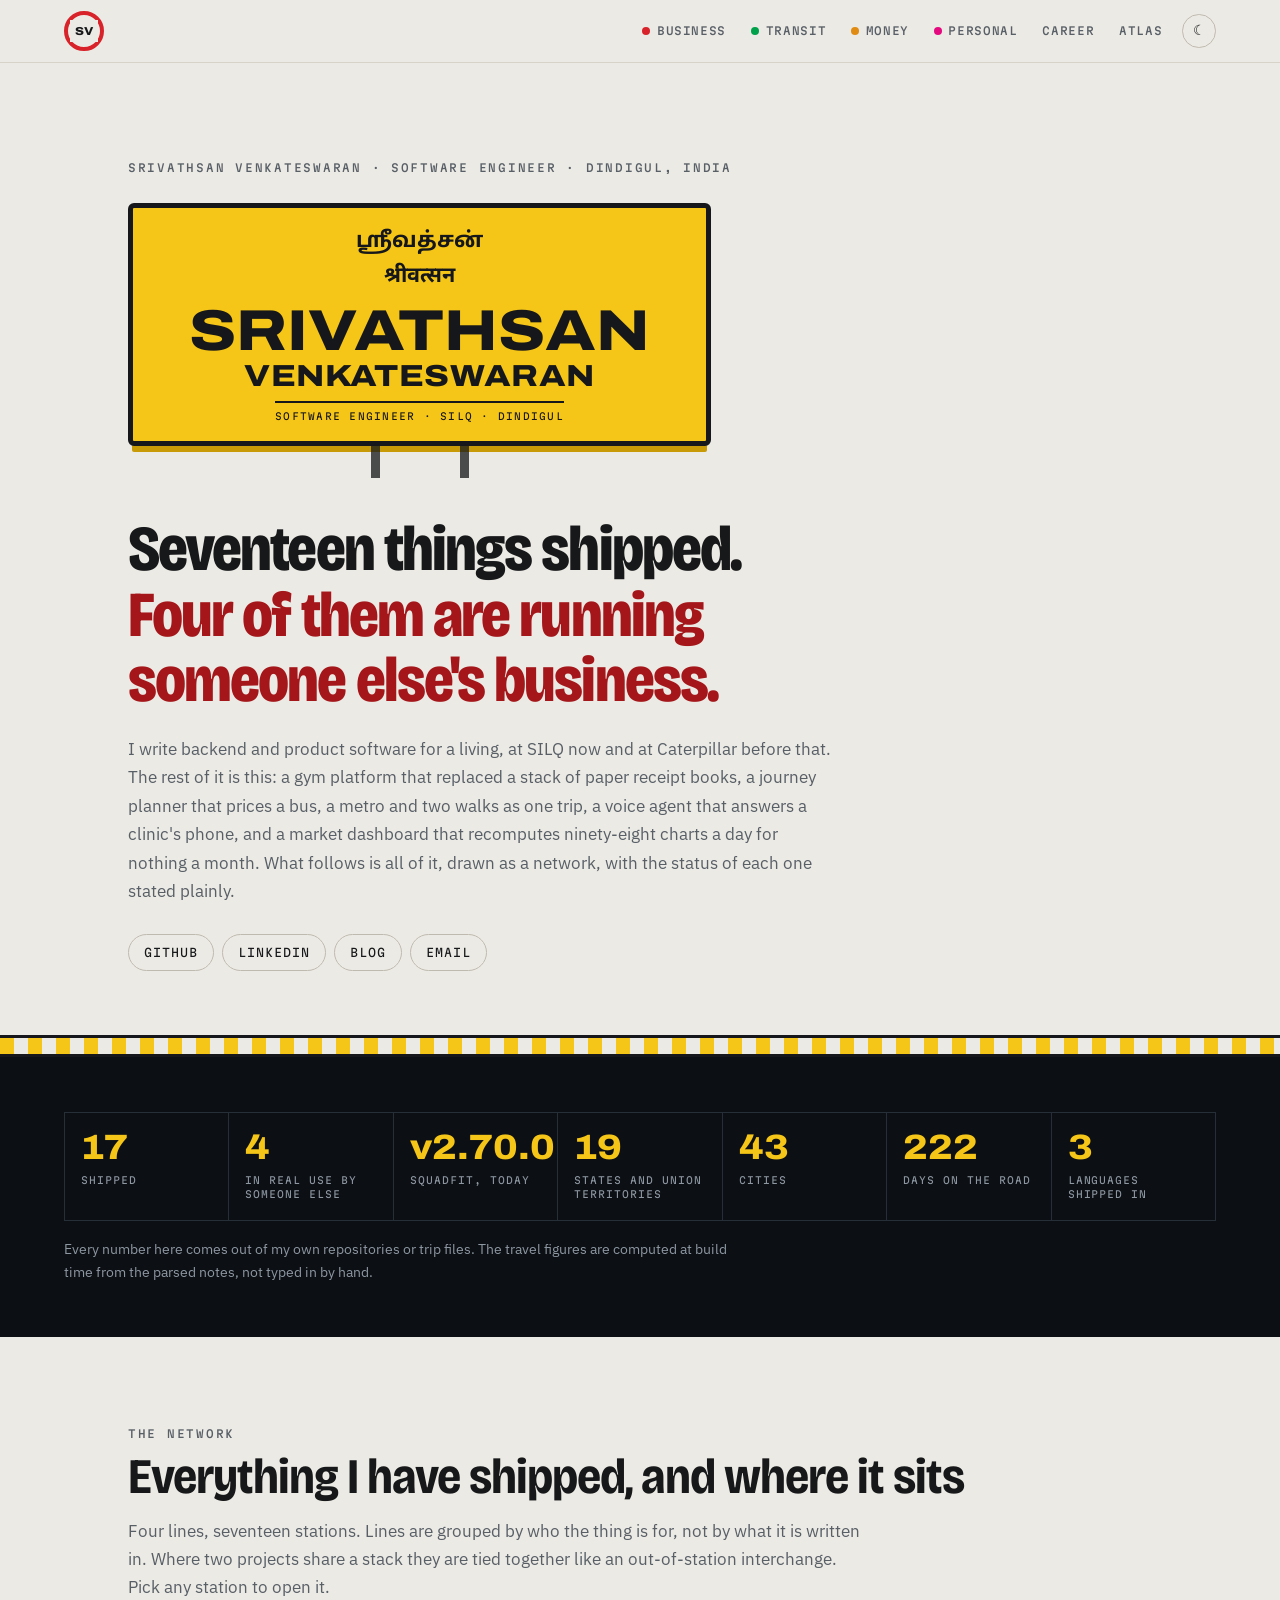
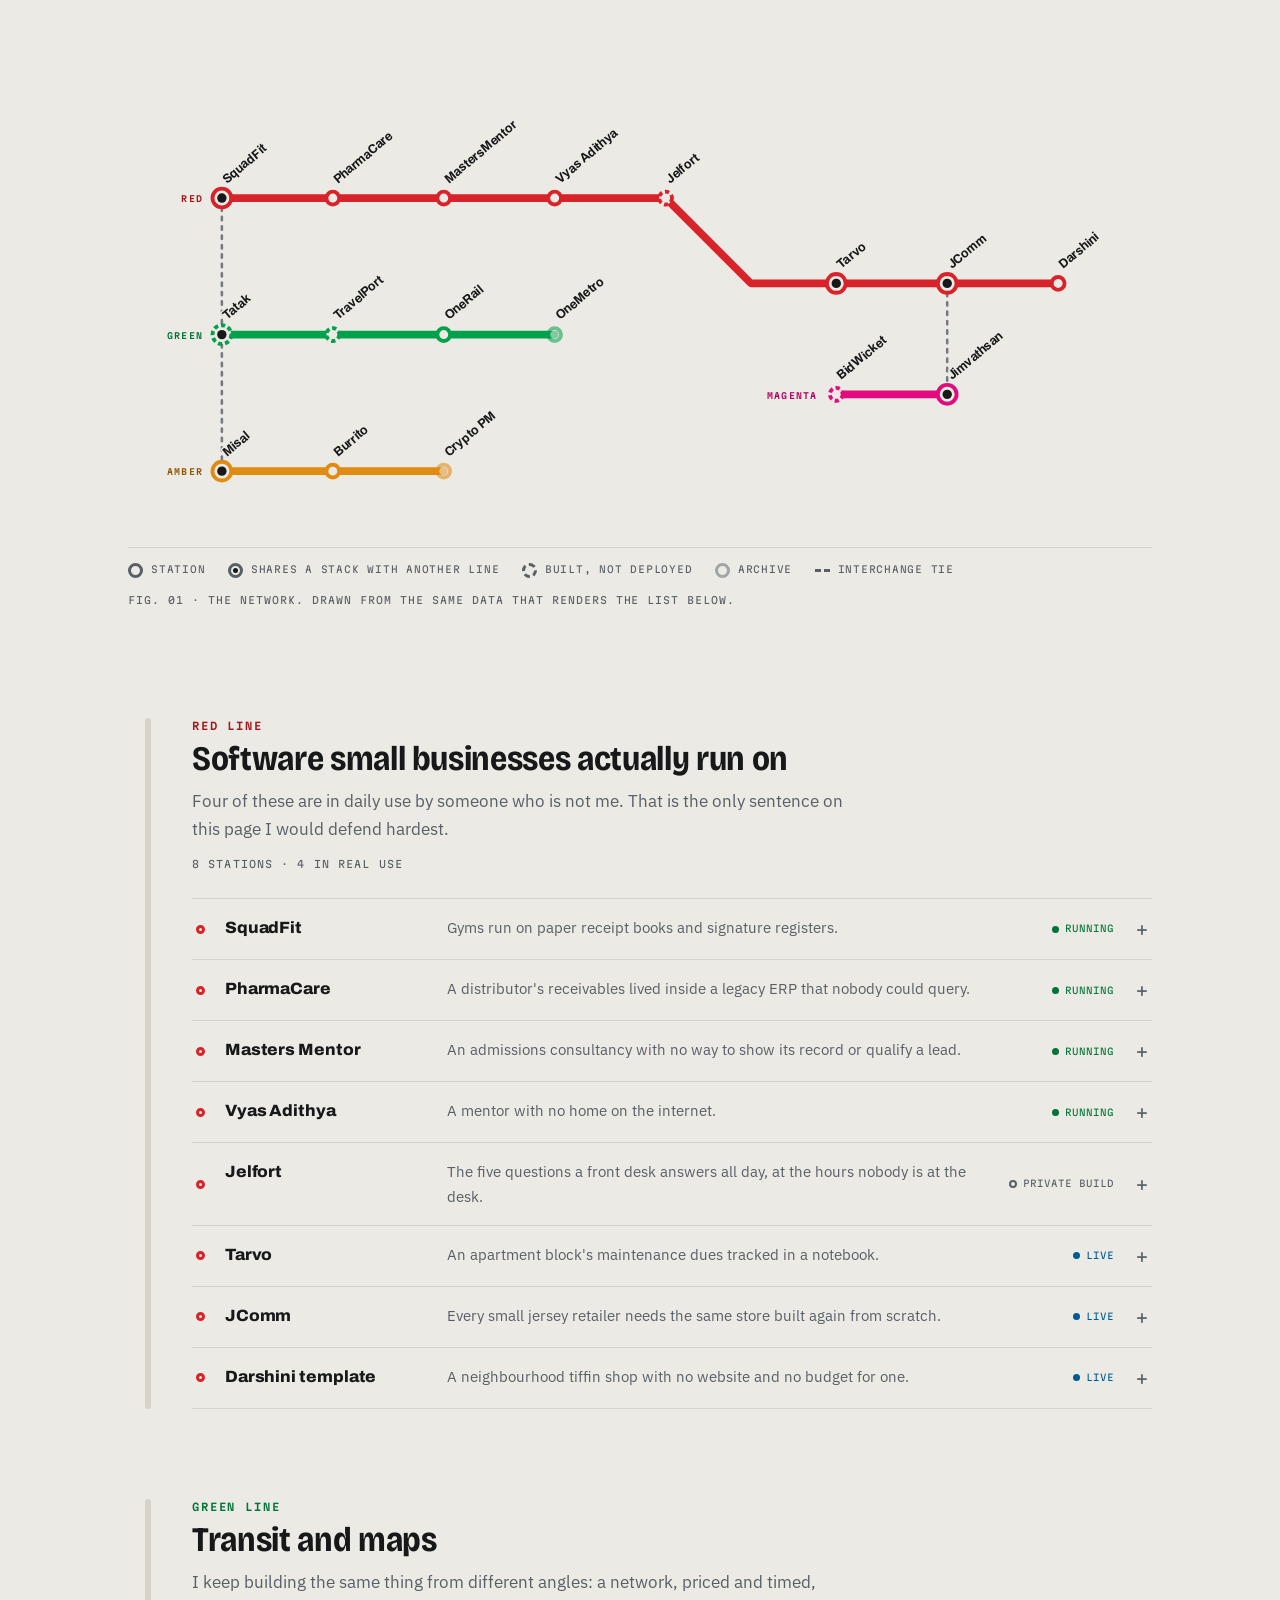
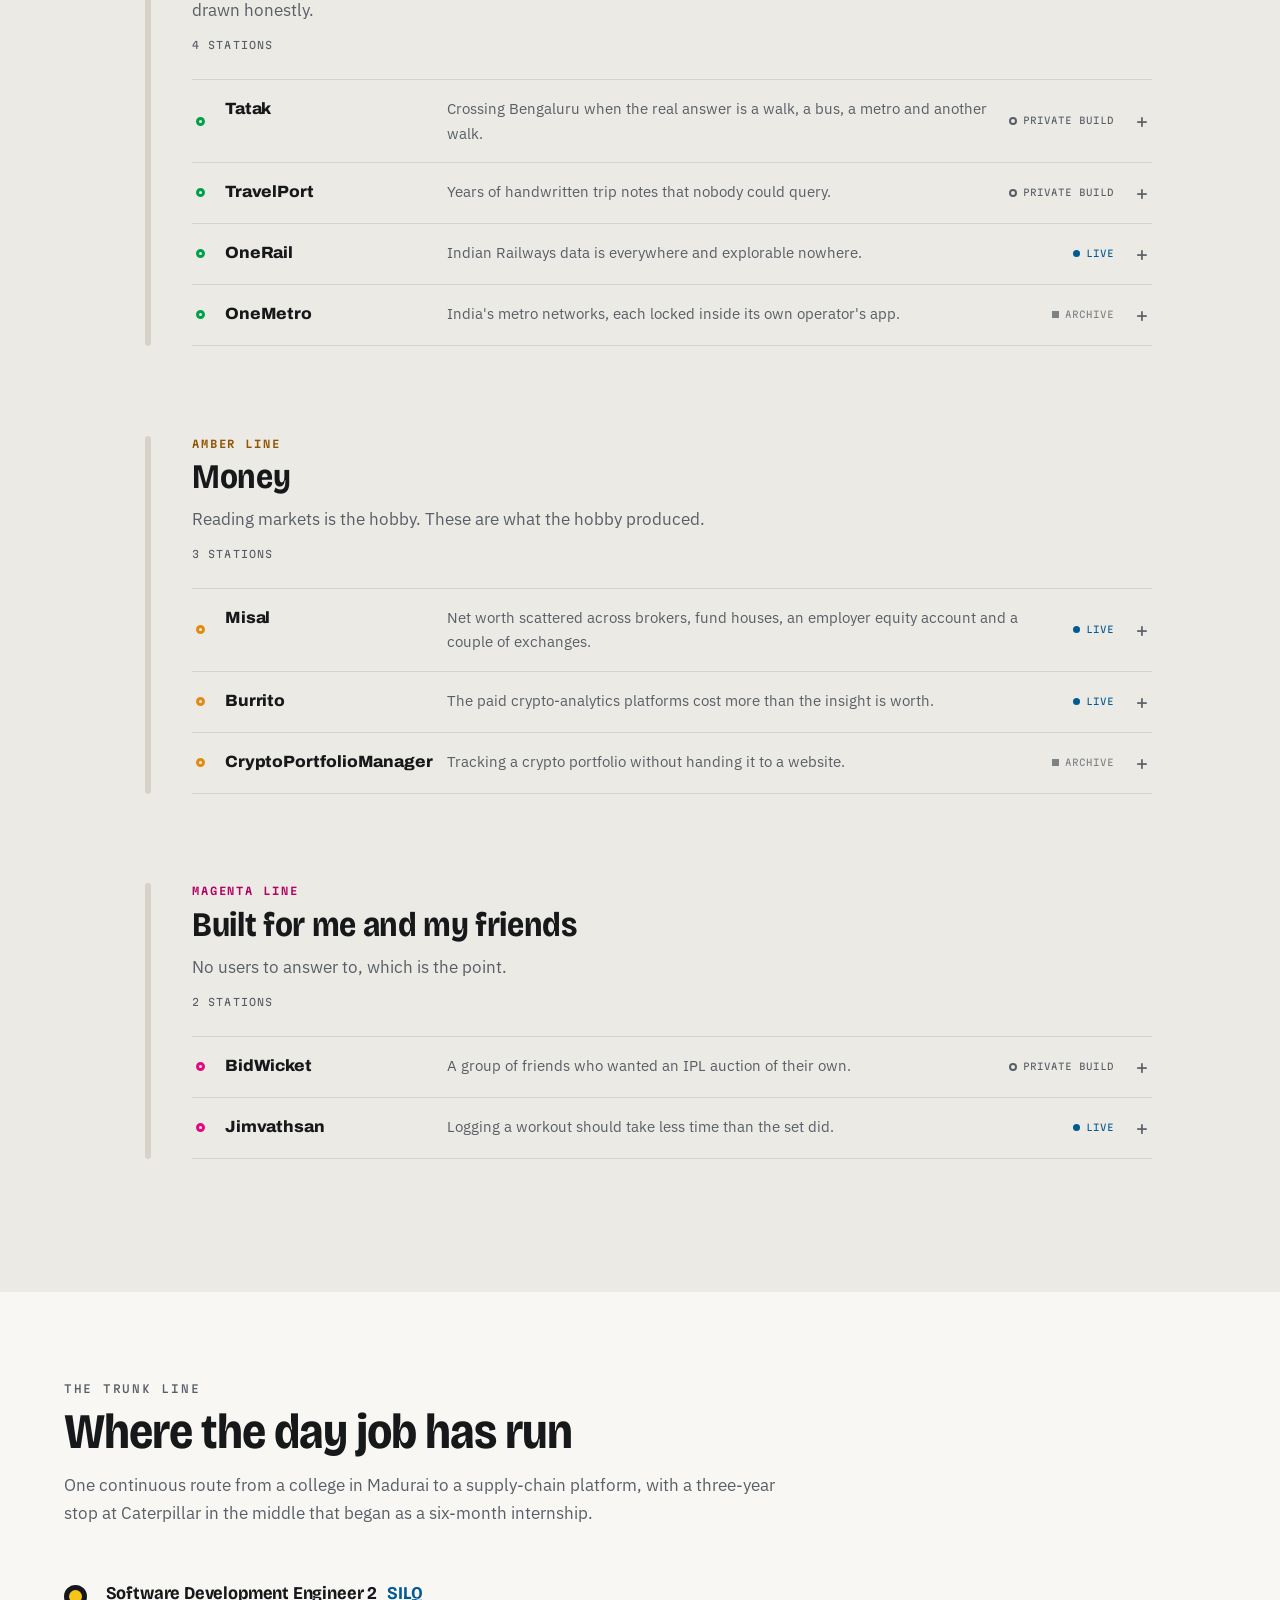
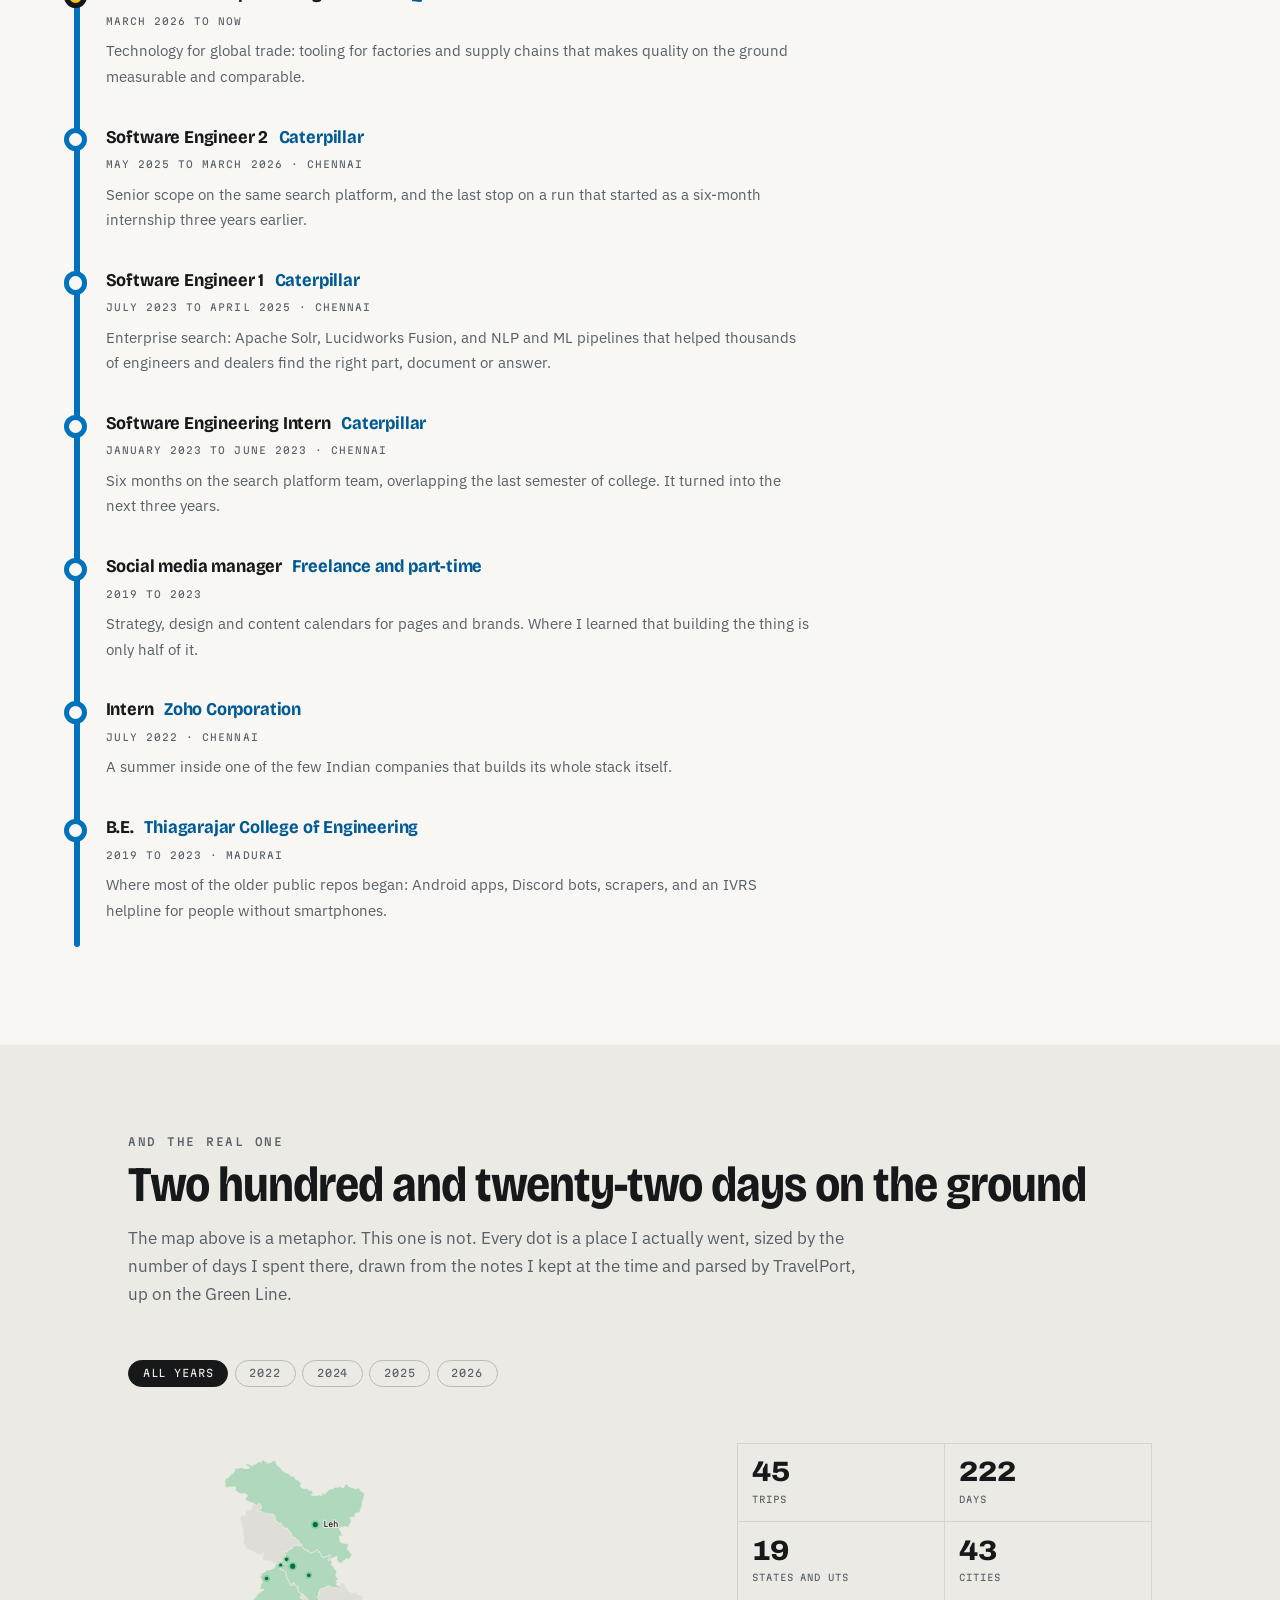
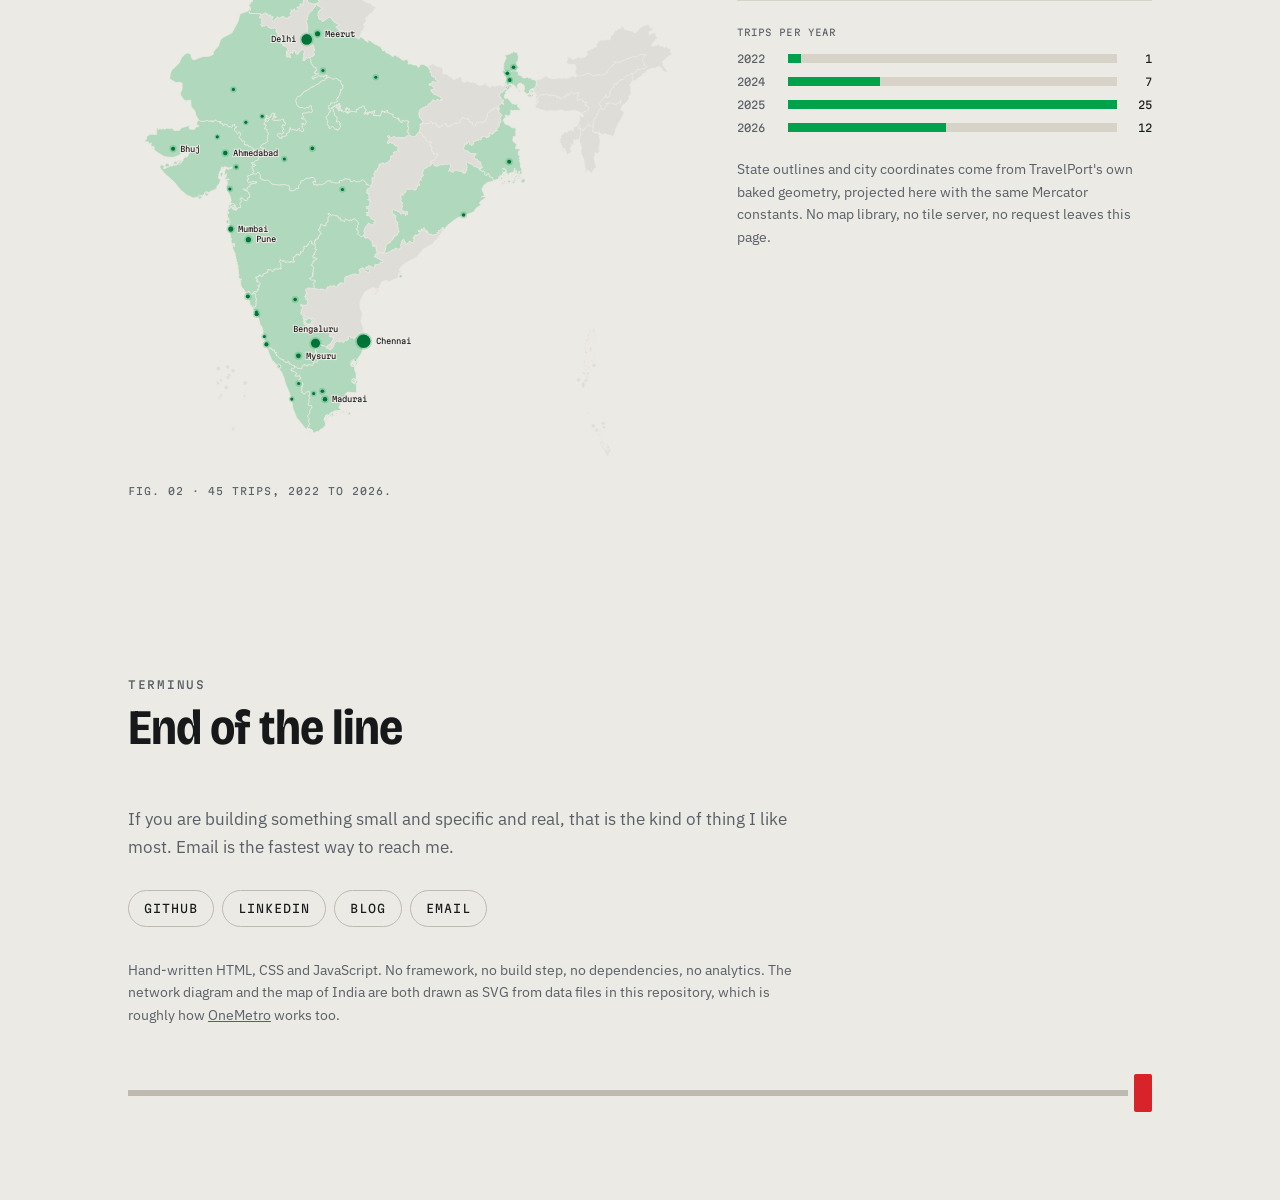
==== commit d7c51a7a: "Correct four project links and harden the link checker Cross-checking against the Vercel account sho" ====
--- a/redesign/index.html
+++ b/redesign/index.html
@@ -134,7 +134,7 @@
             <li><a href="https://getsquadfit.com">SquadFit</a>, a multi-tenant gym platform running in real gyms</li>
             <li><a href="https://burrito-finance.vercel.app">Burrito</a>, 98 market charts recomputed daily at $0 a month</li>
             <li><a href="https://one-rail.vercel.app">OneRail</a>, an Indian Railways atlas built from OpenStreetMap</li>
-            <li><a href="https://travelport.vercel.app">TravelPort</a>, handwritten trip notes parsed into structured data</li>
+            <li><a href="https://tarvo-five.vercel.app">Tarvo</a>, an apartment maintenance and book-keeping ledger</li>
             <li><a href="https://github.com/srivathsanvenkateswaran">GitHub</a> ·
                 <a href="https://www.linkedin.com/in/srivathsanvenkateswaran/">LinkedIn</a> ·
                 <a href="mailto:srivathsanvenkateswaran@gmail.com">Email</a></li>
@@ -165,8 +165,8 @@
         <p class="lede">
           The map above is a metaphor. This one is not. Every dot is a place I
           actually went, sized by the number of days I spent there, drawn from
-          the notes I kept at the time and parsed by
-          <a href="https://travelport.vercel.app">TravelPort</a>.
+          the notes I kept at the time and parsed by TravelPort, up on the
+          Green Line.
         </p>
       </div>
 
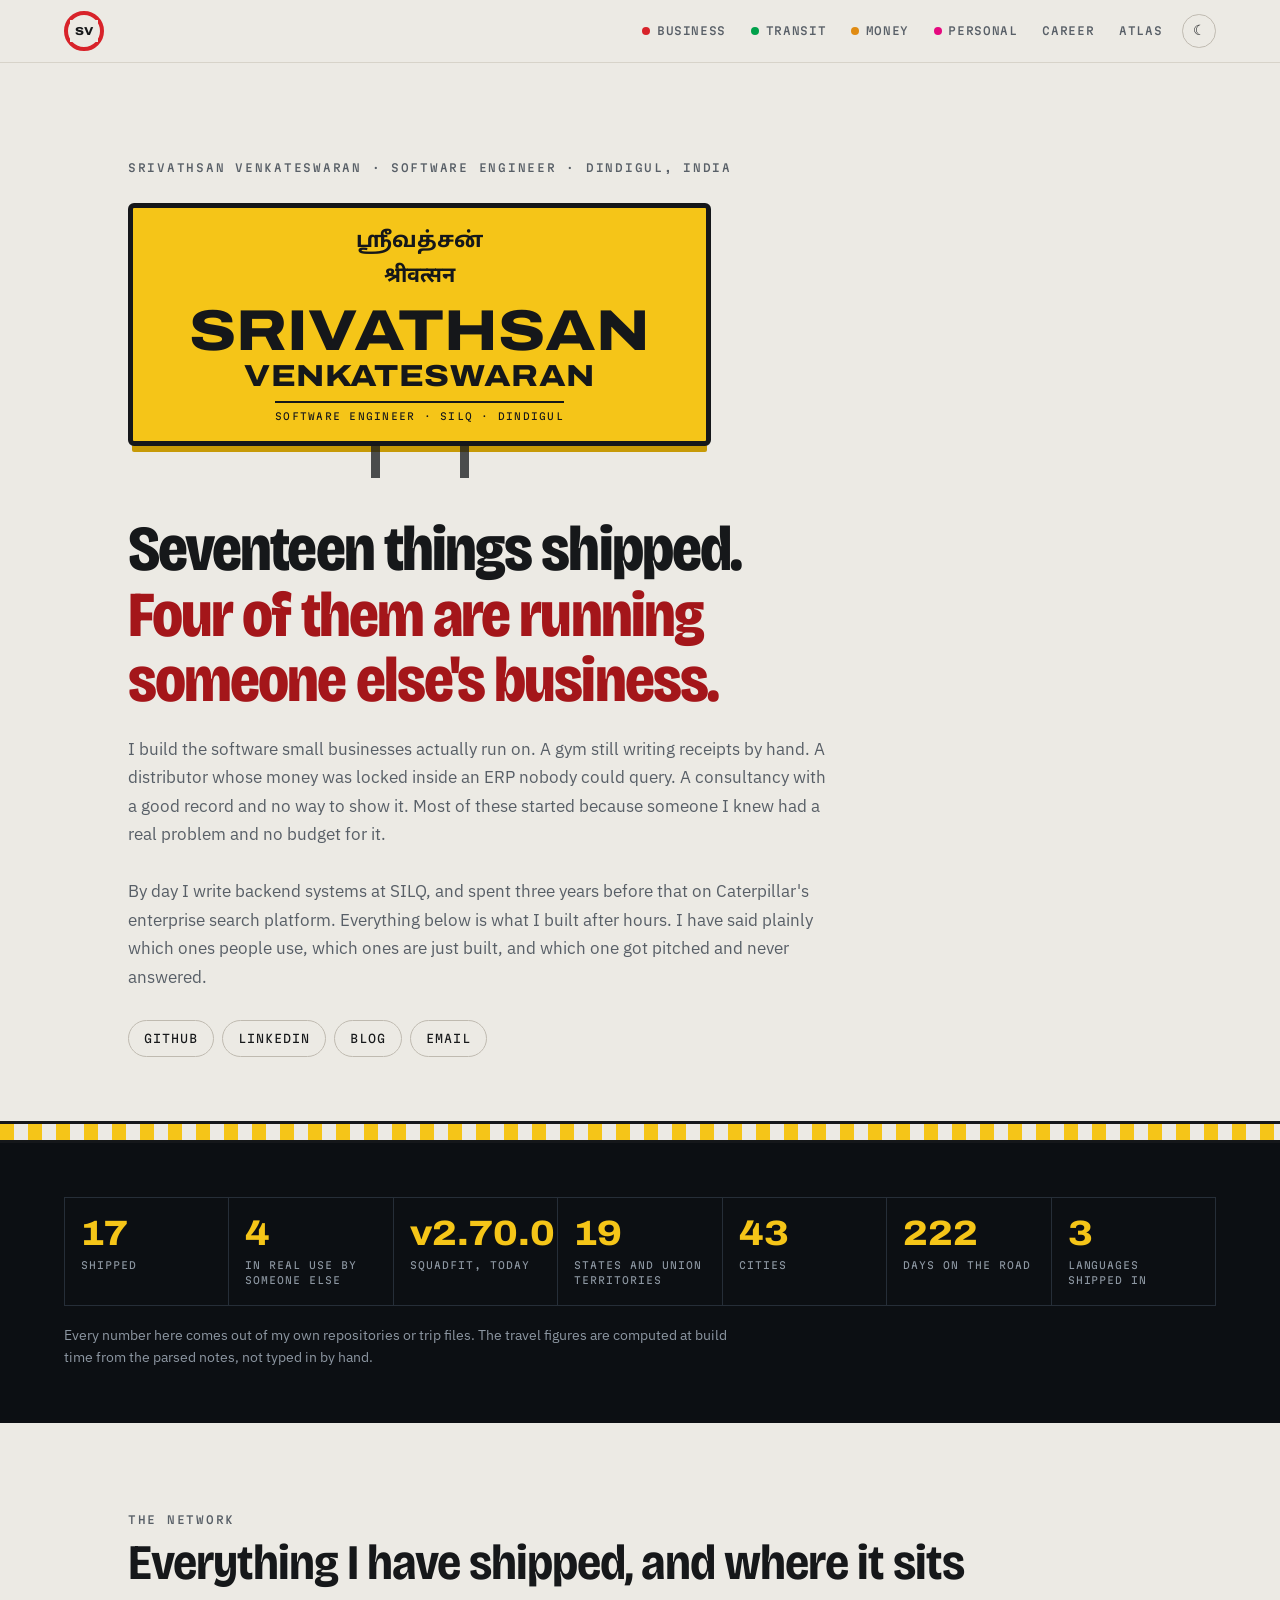
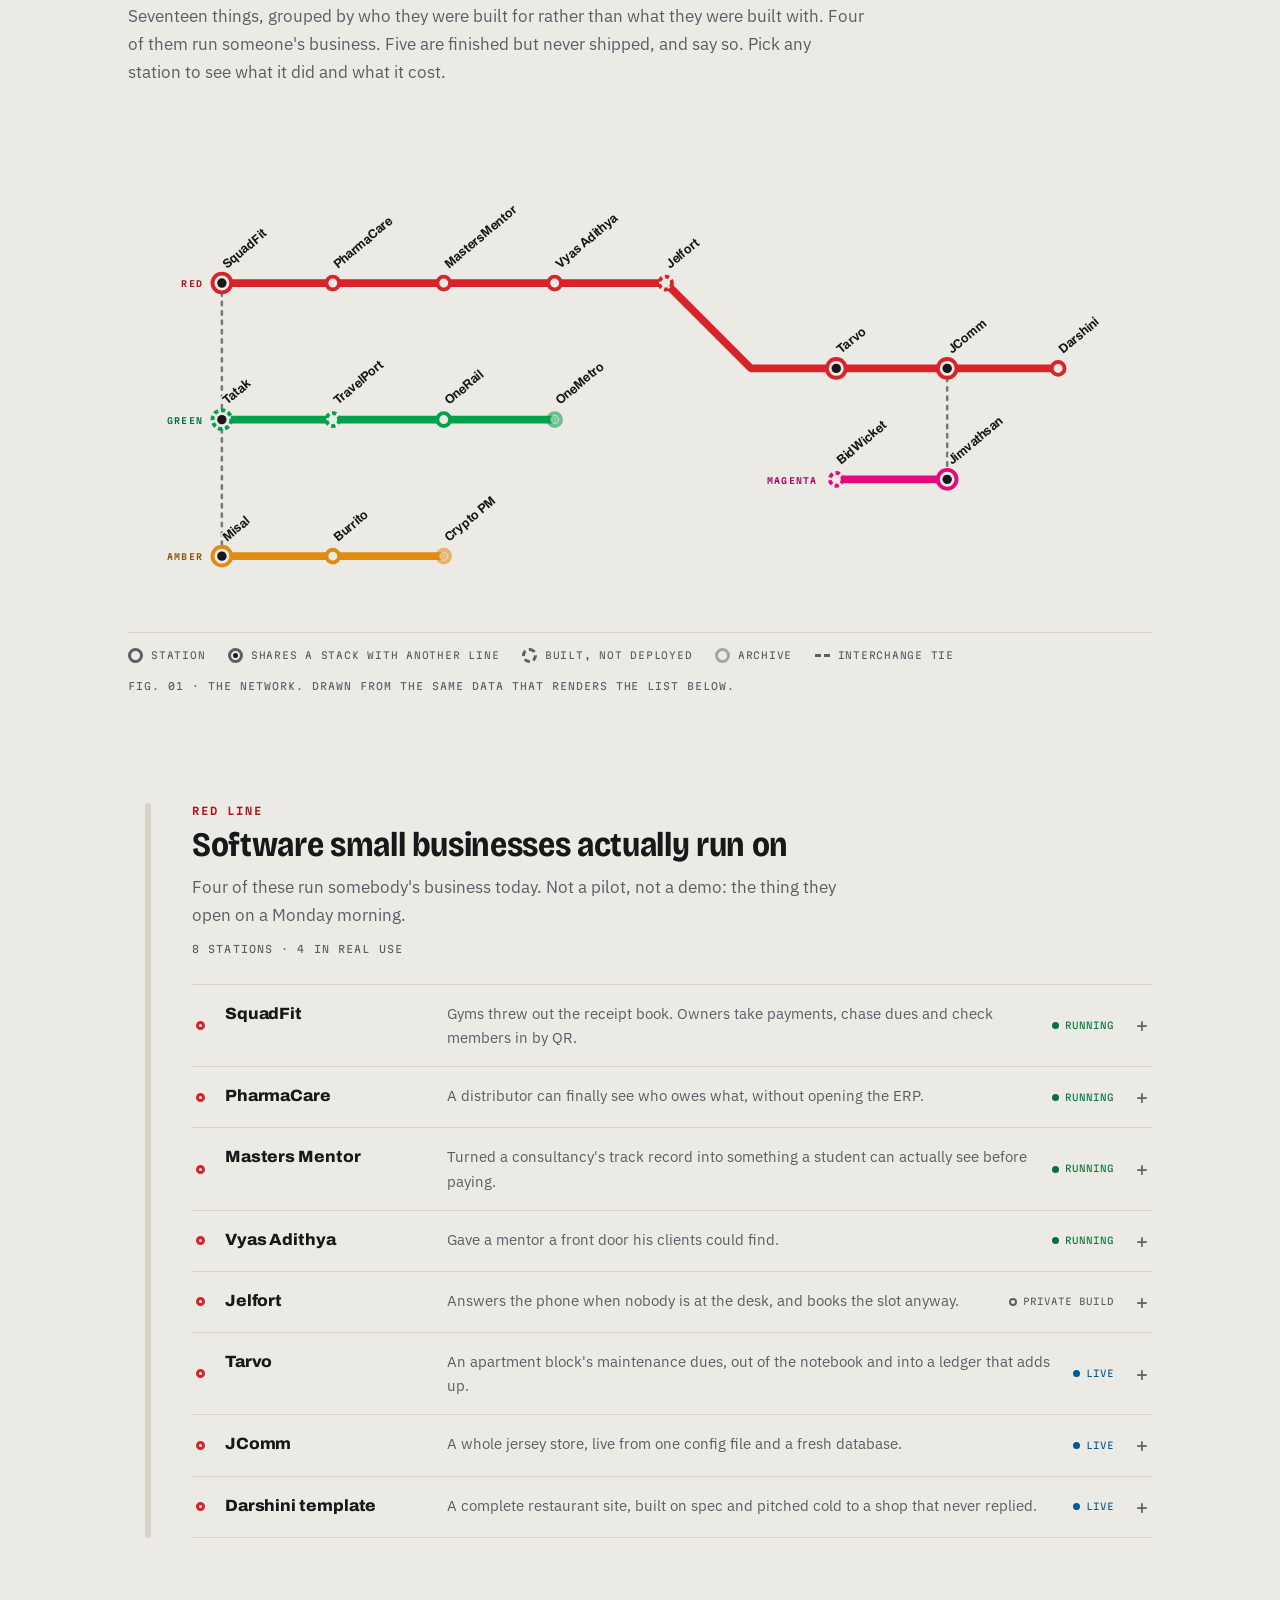
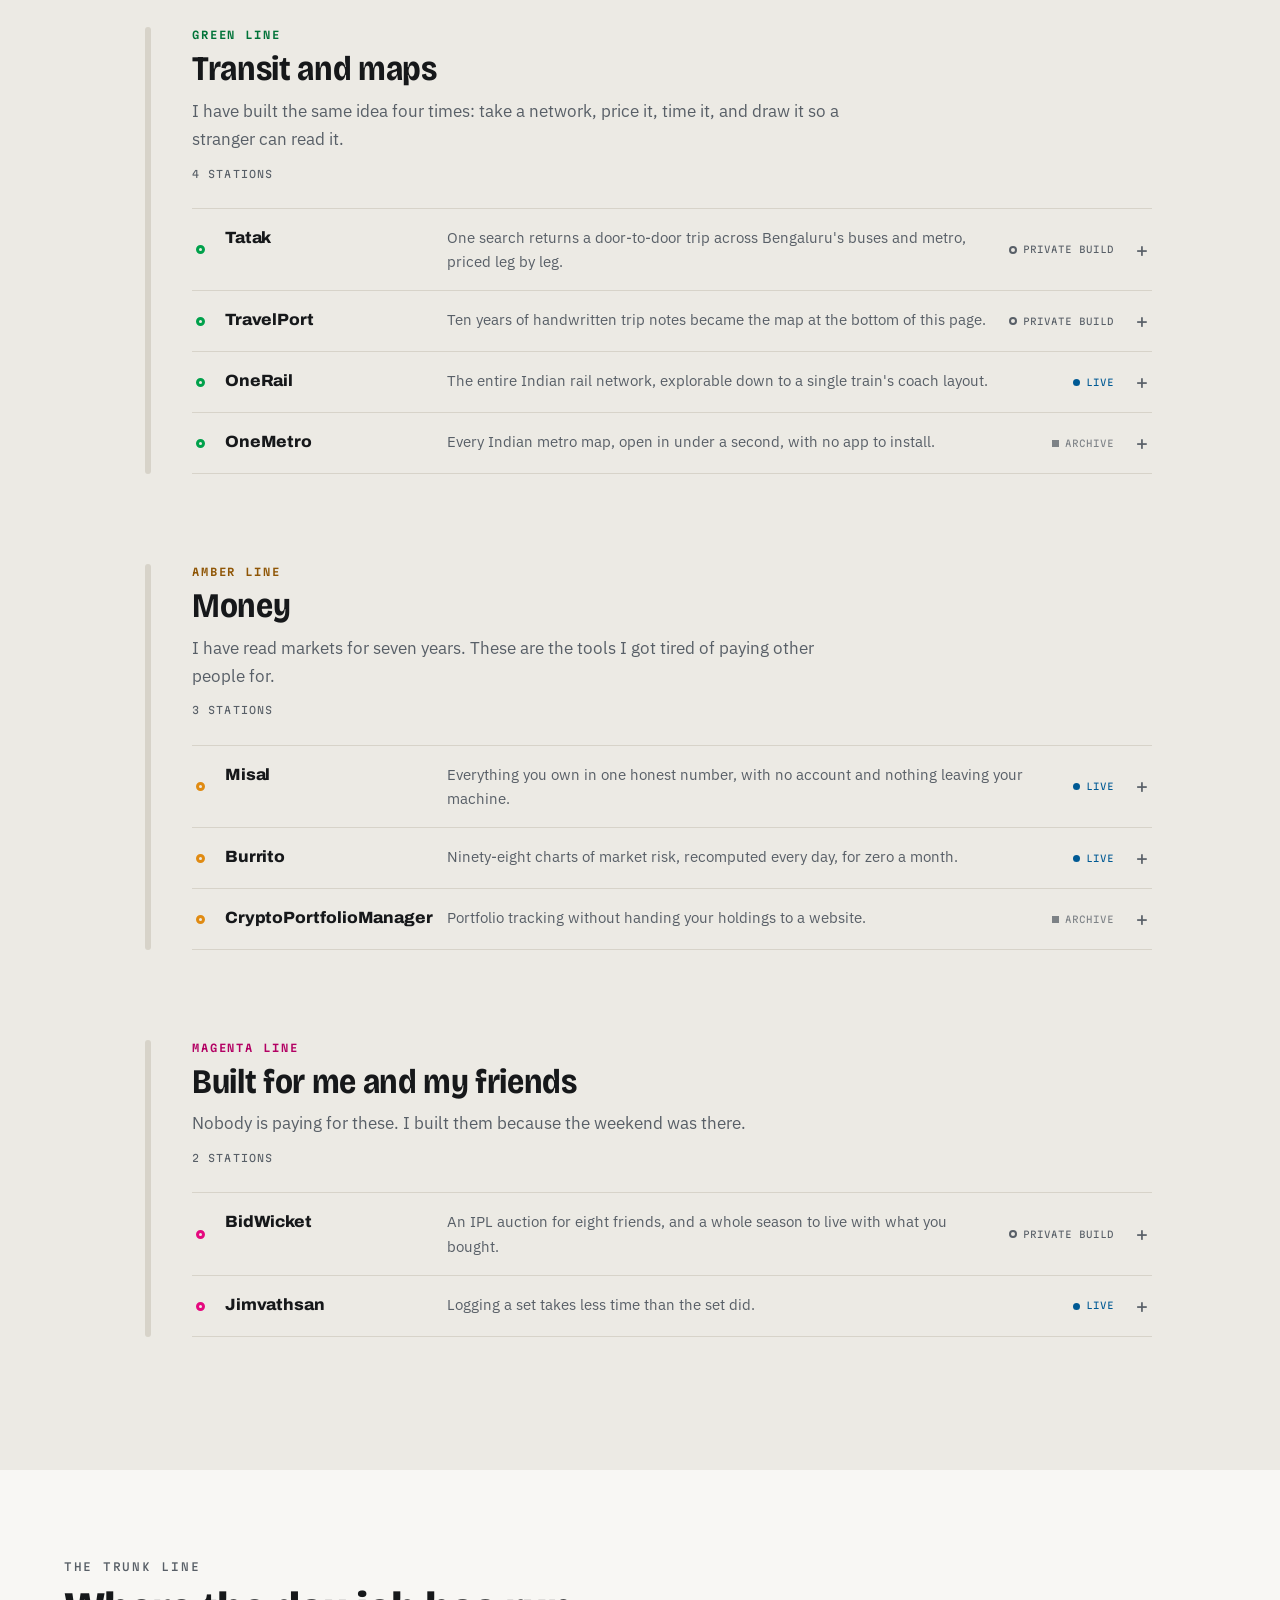
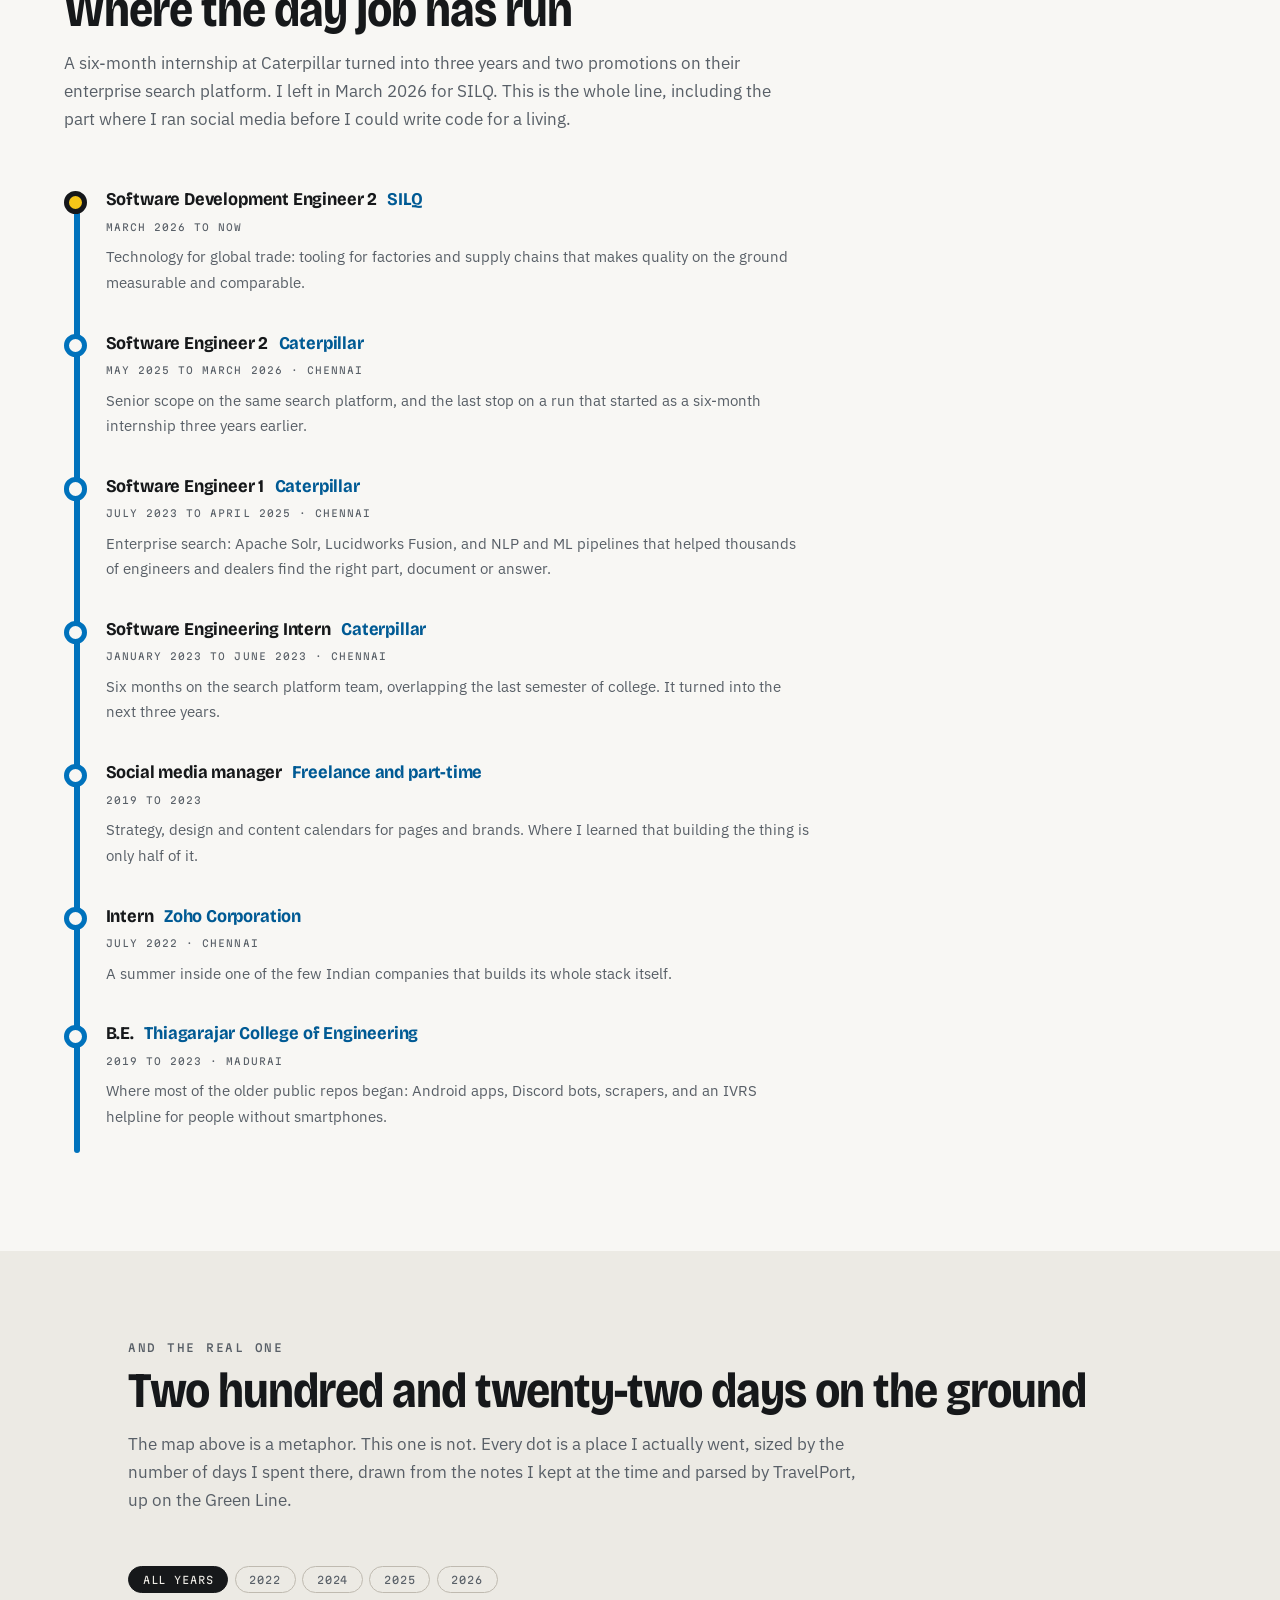
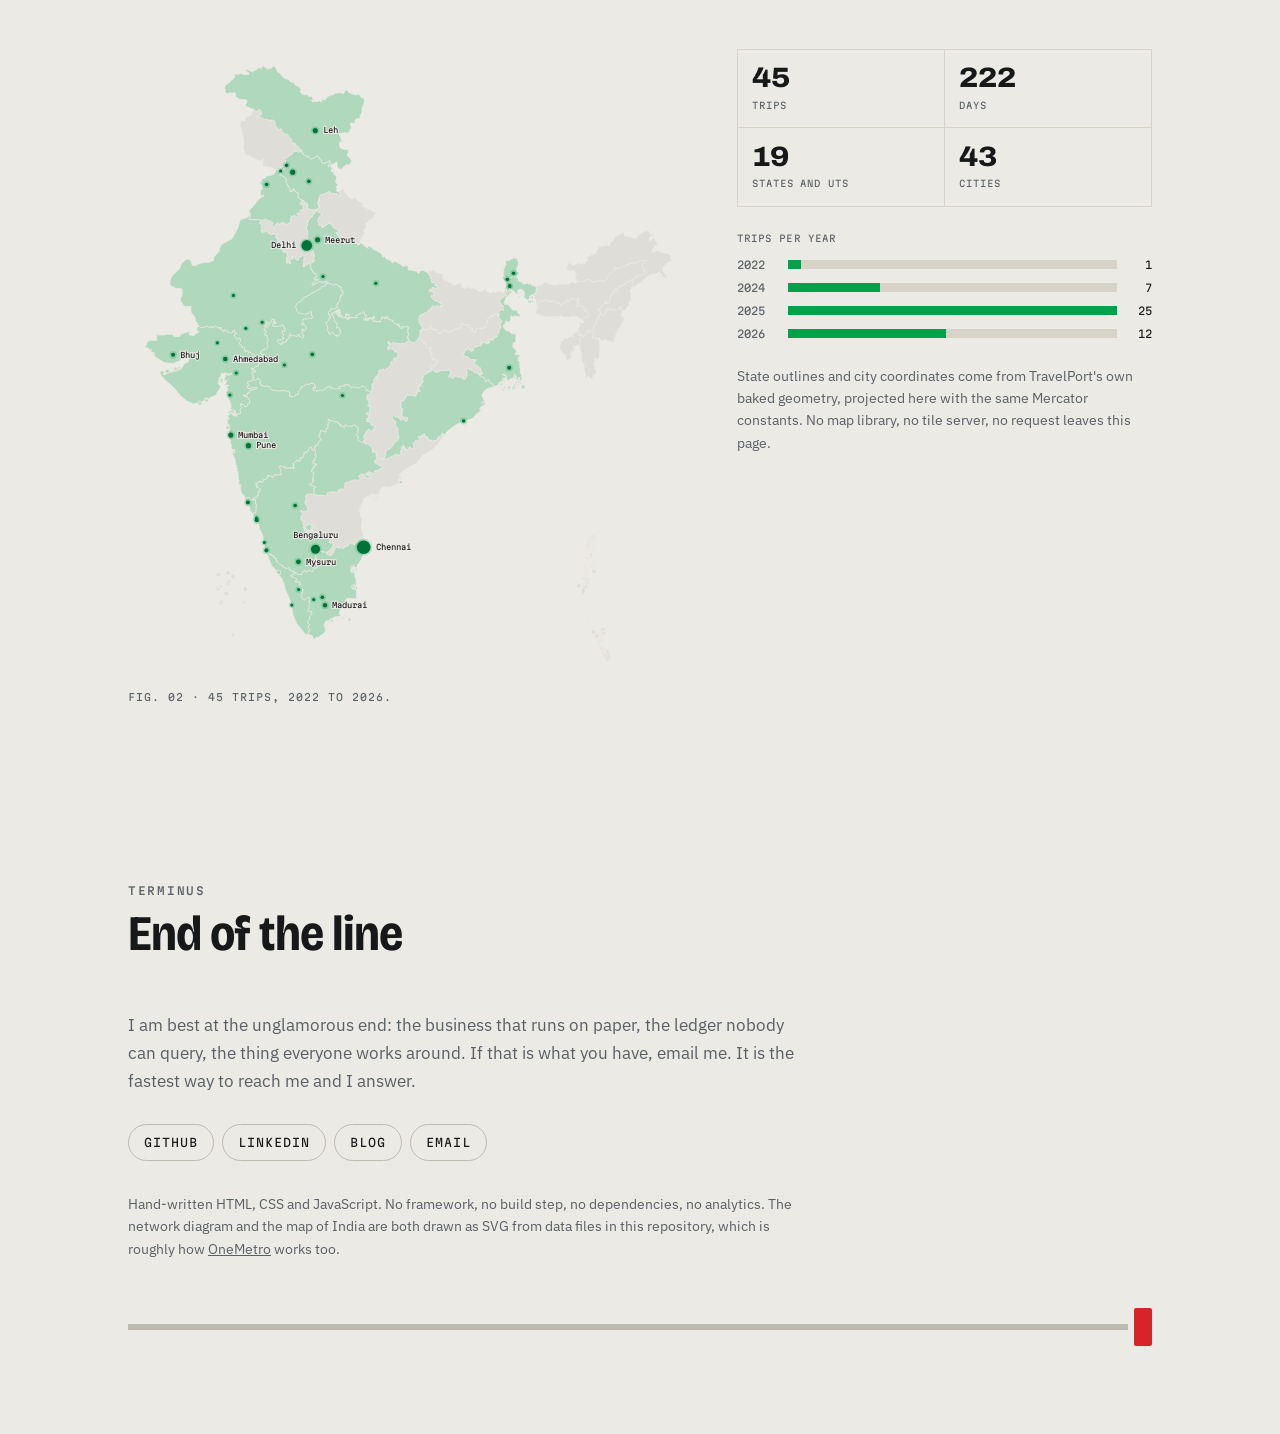
==== commit 7abdc82d: "Rewrite the copy outcome-first Every station led with mechanism and buried the result. Now each one " ====
--- a/redesign/index.html
+++ b/redesign/index.html
@@ -65,13 +65,16 @@
       </h1>
 
       <p class="hero-intro load-reveal">
-        I write backend and product software for a living, at SILQ now and at
-        Caterpillar before that. The rest of it is this: a gym platform that
-        replaced a stack of paper receipt books, a journey planner that prices a
-        bus, a metro and two walks as one trip, a voice agent that answers a
-        clinic's phone, and a market dashboard that recomputes ninety-eight
-        charts a day for nothing a month. What follows is all of it, drawn as a
-        network, with the status of each one stated plainly.
+        I build the software small businesses actually run on. A gym still
+        writing receipts by hand. A distributor whose money was locked inside an
+        ERP nobody could query. A consultancy with a good record and no way to
+        show it. Most of these started because someone I knew had a real problem
+        and no budget for it.
+        <br /><br />
+        By day I write backend systems at SILQ, and spent three years before that
+        on Caterpillar's enterprise search platform. Everything below is what I
+        built after hours. I have said plainly which ones people use, which ones
+        are just built, and which one got pitched and never answered.
       </p>
 
       <ul class="hero-links load-reveal" id="hero-links"></ul>
@@ -97,10 +100,10 @@
         <p class="kicker">The network</p>
         <h2>Everything I have shipped, and where it sits</h2>
         <p class="lede">
-          Four lines, seventeen stations. Lines are grouped by who the thing is
-          for, not by what it is written in. Where two projects share a stack
-          they are tied together like an out-of-station interchange. Pick any
-          station to open it.
+          Seventeen things, grouped by who they were built for rather than what
+          they were built with. Four of them run someone's business. Five are
+          finished but never shipped, and say so. Pick any station to see what it
+          did and what it cost.
         </p>
       </div>
 
@@ -149,9 +152,10 @@
         <p class="kicker">The trunk line</p>
         <h2>Where the day job has run</h2>
         <p class="lede">
-          One continuous route from a college in Madurai to a supply-chain
-          platform, with a three-year stop at Caterpillar in the middle that
-          began as a six-month internship.
+          A six-month internship at Caterpillar turned into three years and two
+          promotions on their enterprise search platform. I left in March 2026 for
+          SILQ. This is the whole line, including the part where I ran social
+          media before I could write code for a living.
         </p>
       </div>
       <ol class="trunk" id="trunk"></ol>
@@ -199,8 +203,9 @@
       </div>
       <div class="terminus-body observe">
         <p>
-          If you are building something small and specific and real, that is the
-          kind of thing I like most. Email is the fastest way to reach me.
+          I am best at the unglamorous end: the business that runs on paper, the
+          ledger nobody can query, the thing everyone works around. If that is
+          what you have, email me. It is the fastest way to reach me and I answer.
         </p>
         <ul class="terminus-links" id="terminus-links"></ul>
         <p class="colophon">
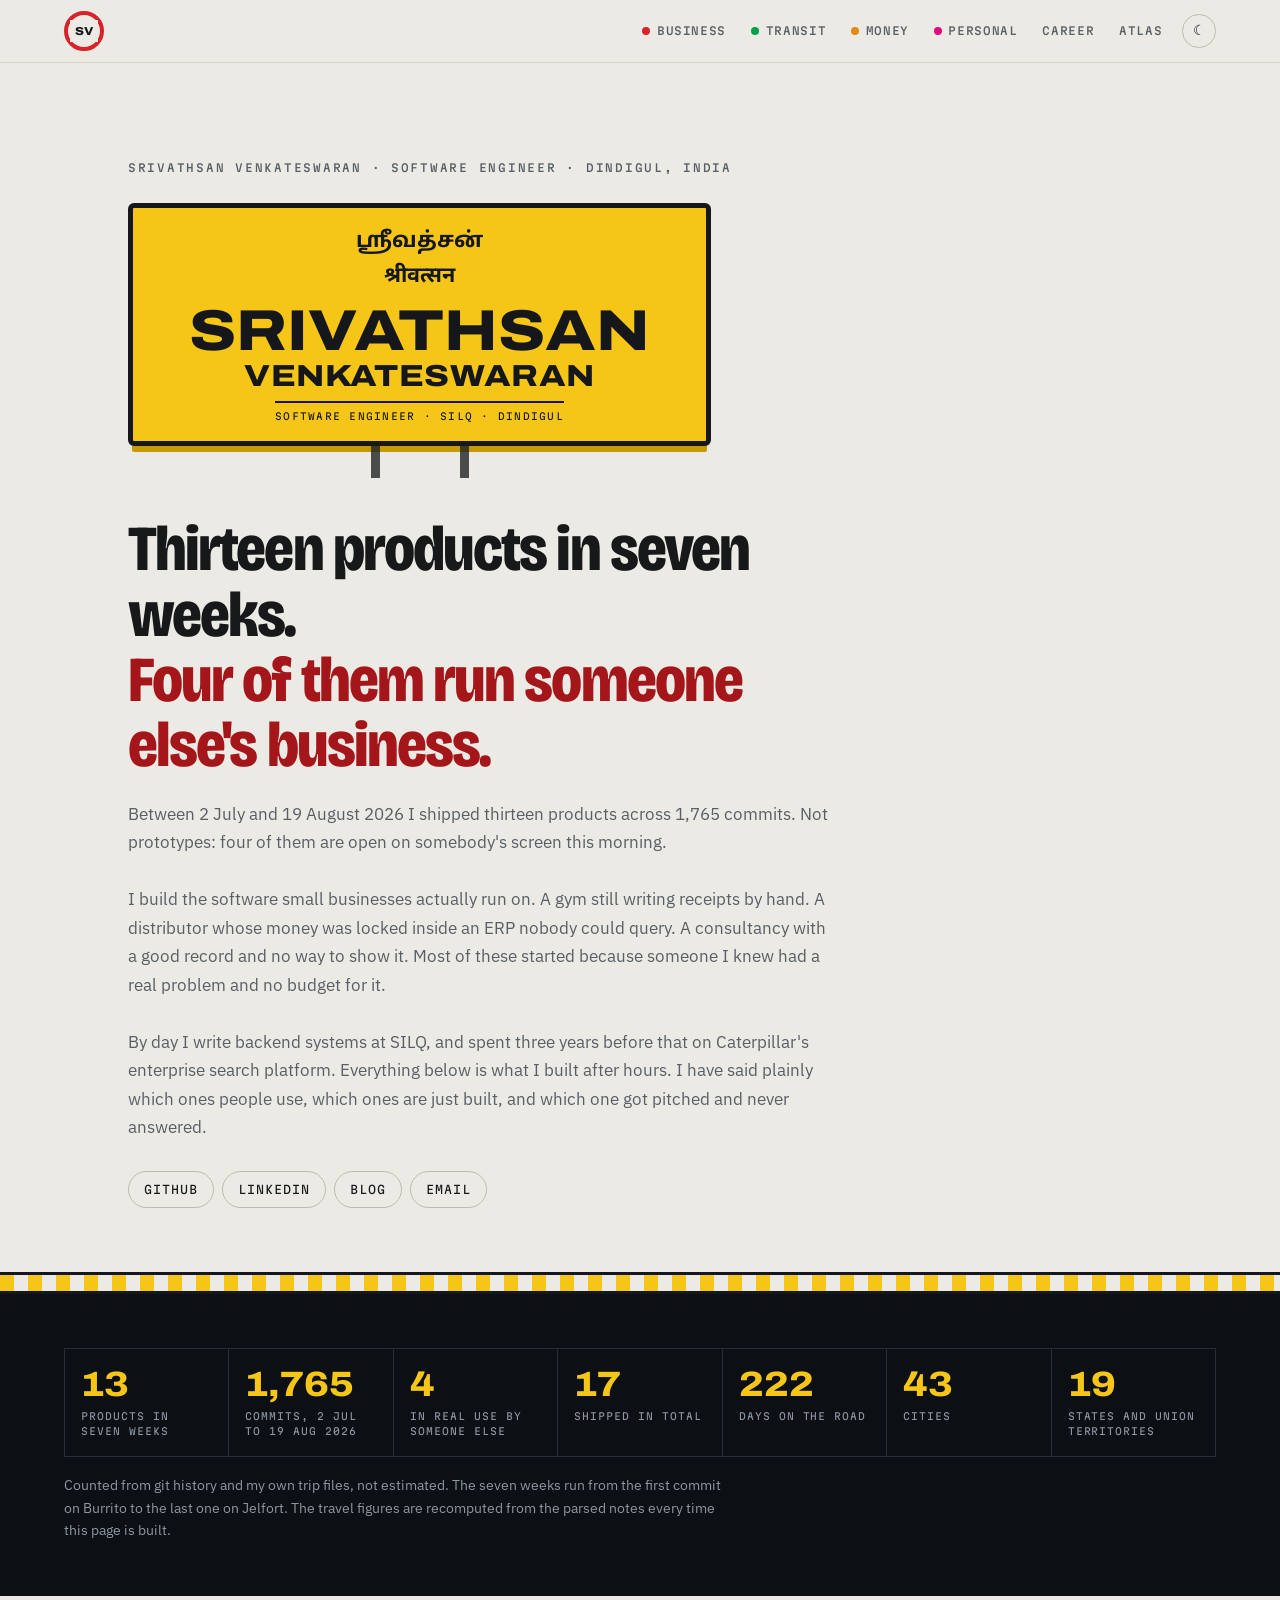
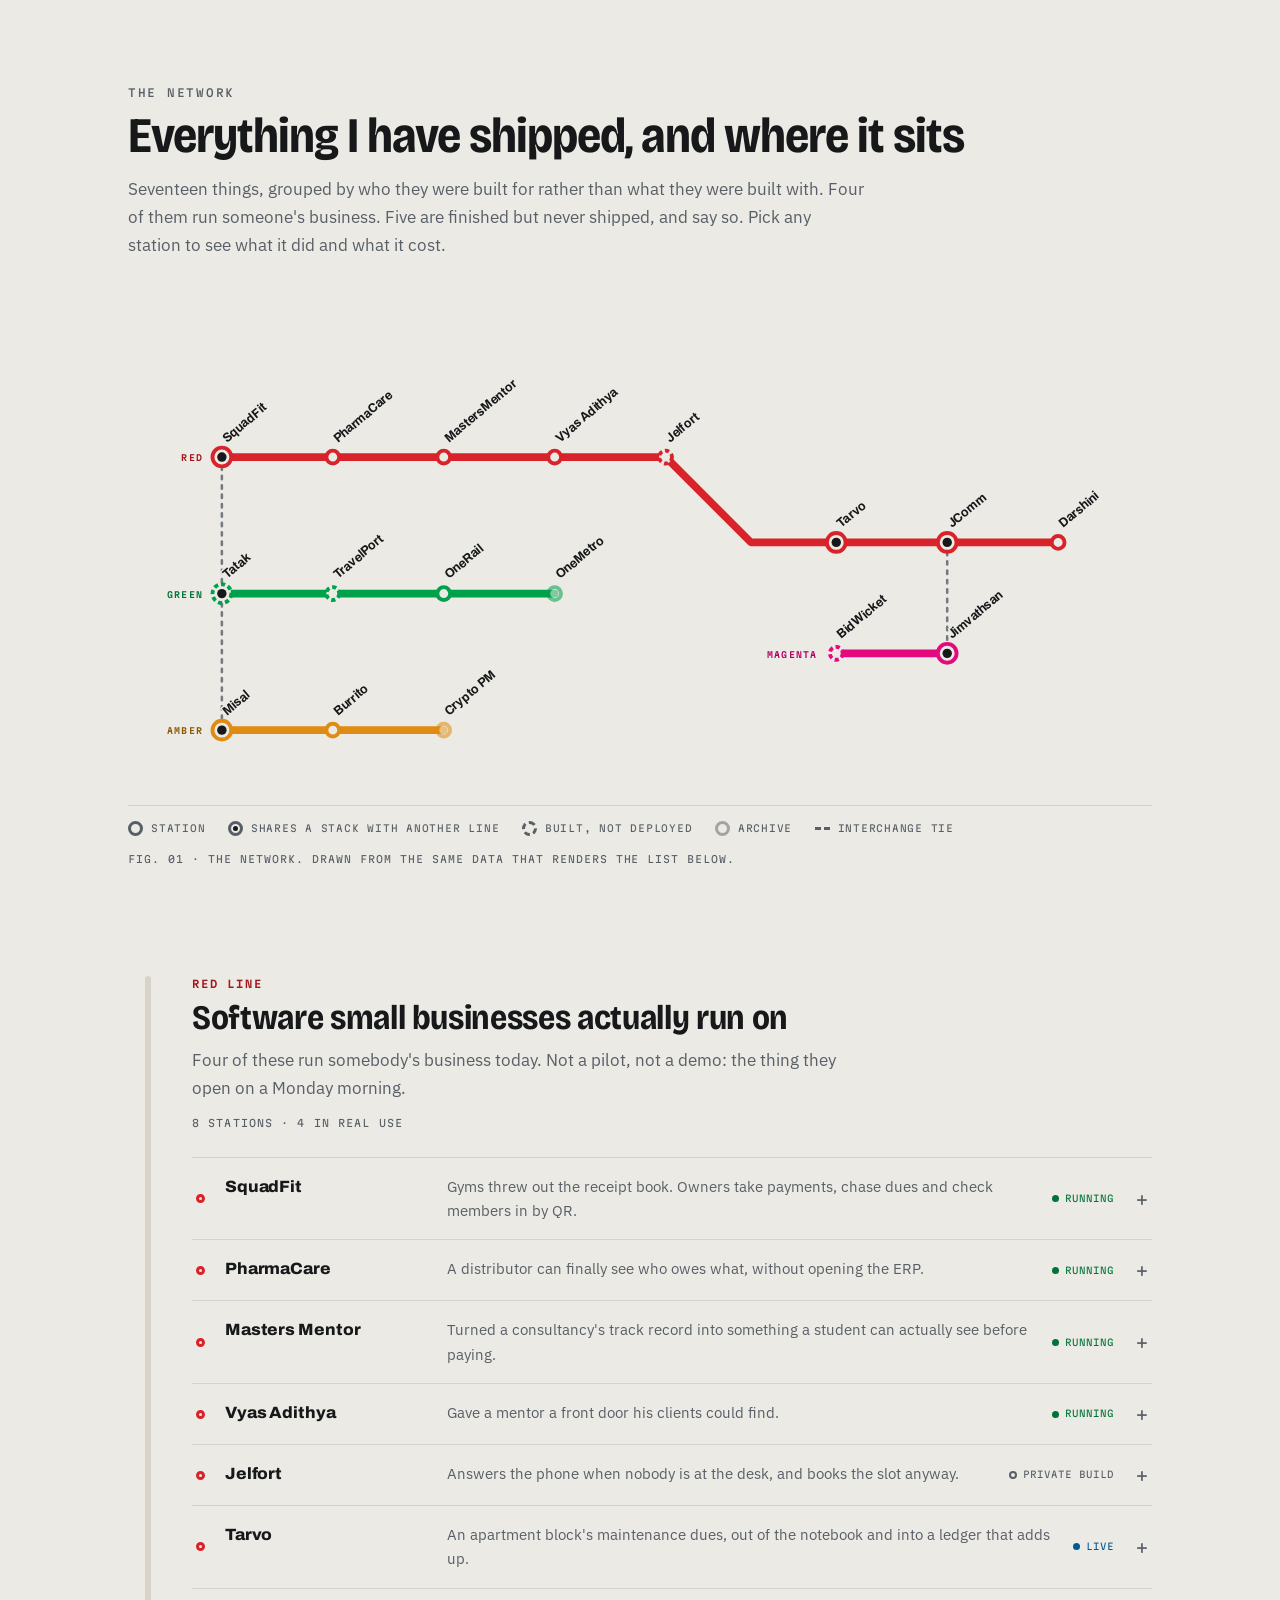
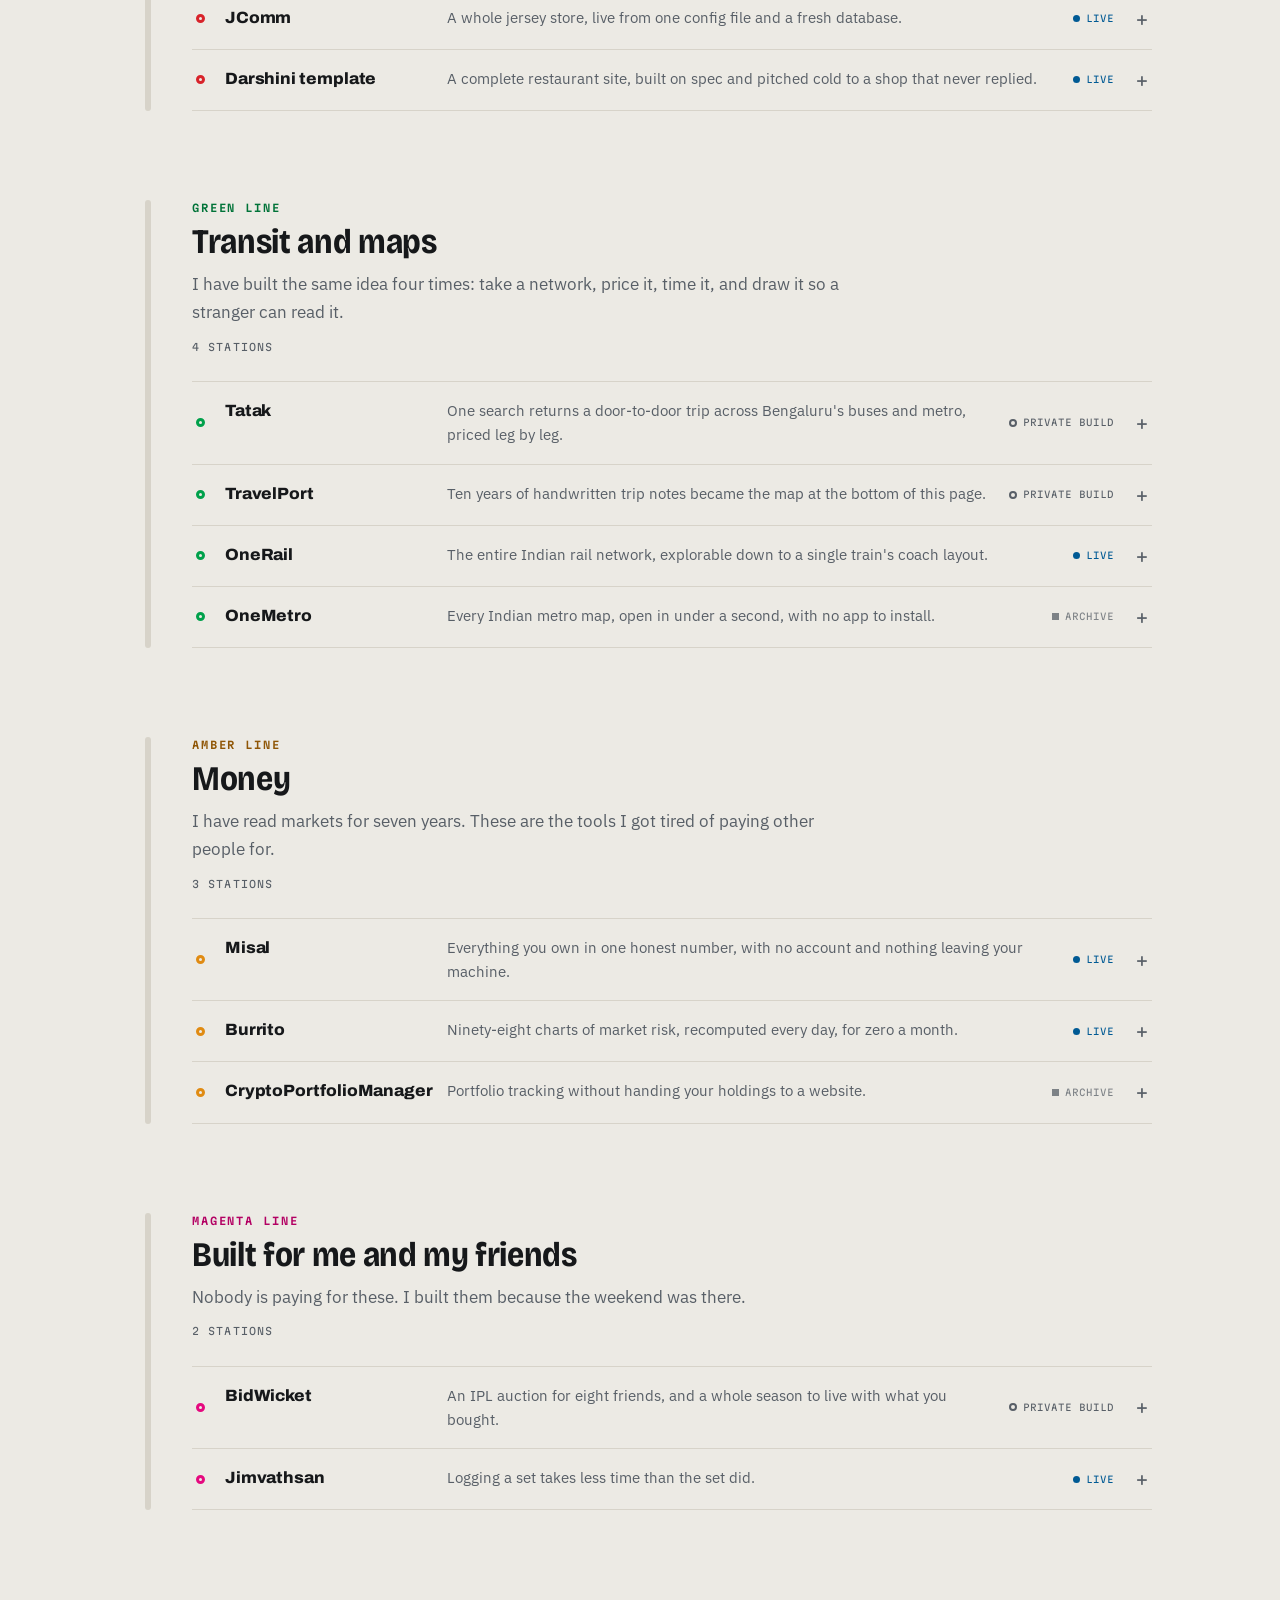
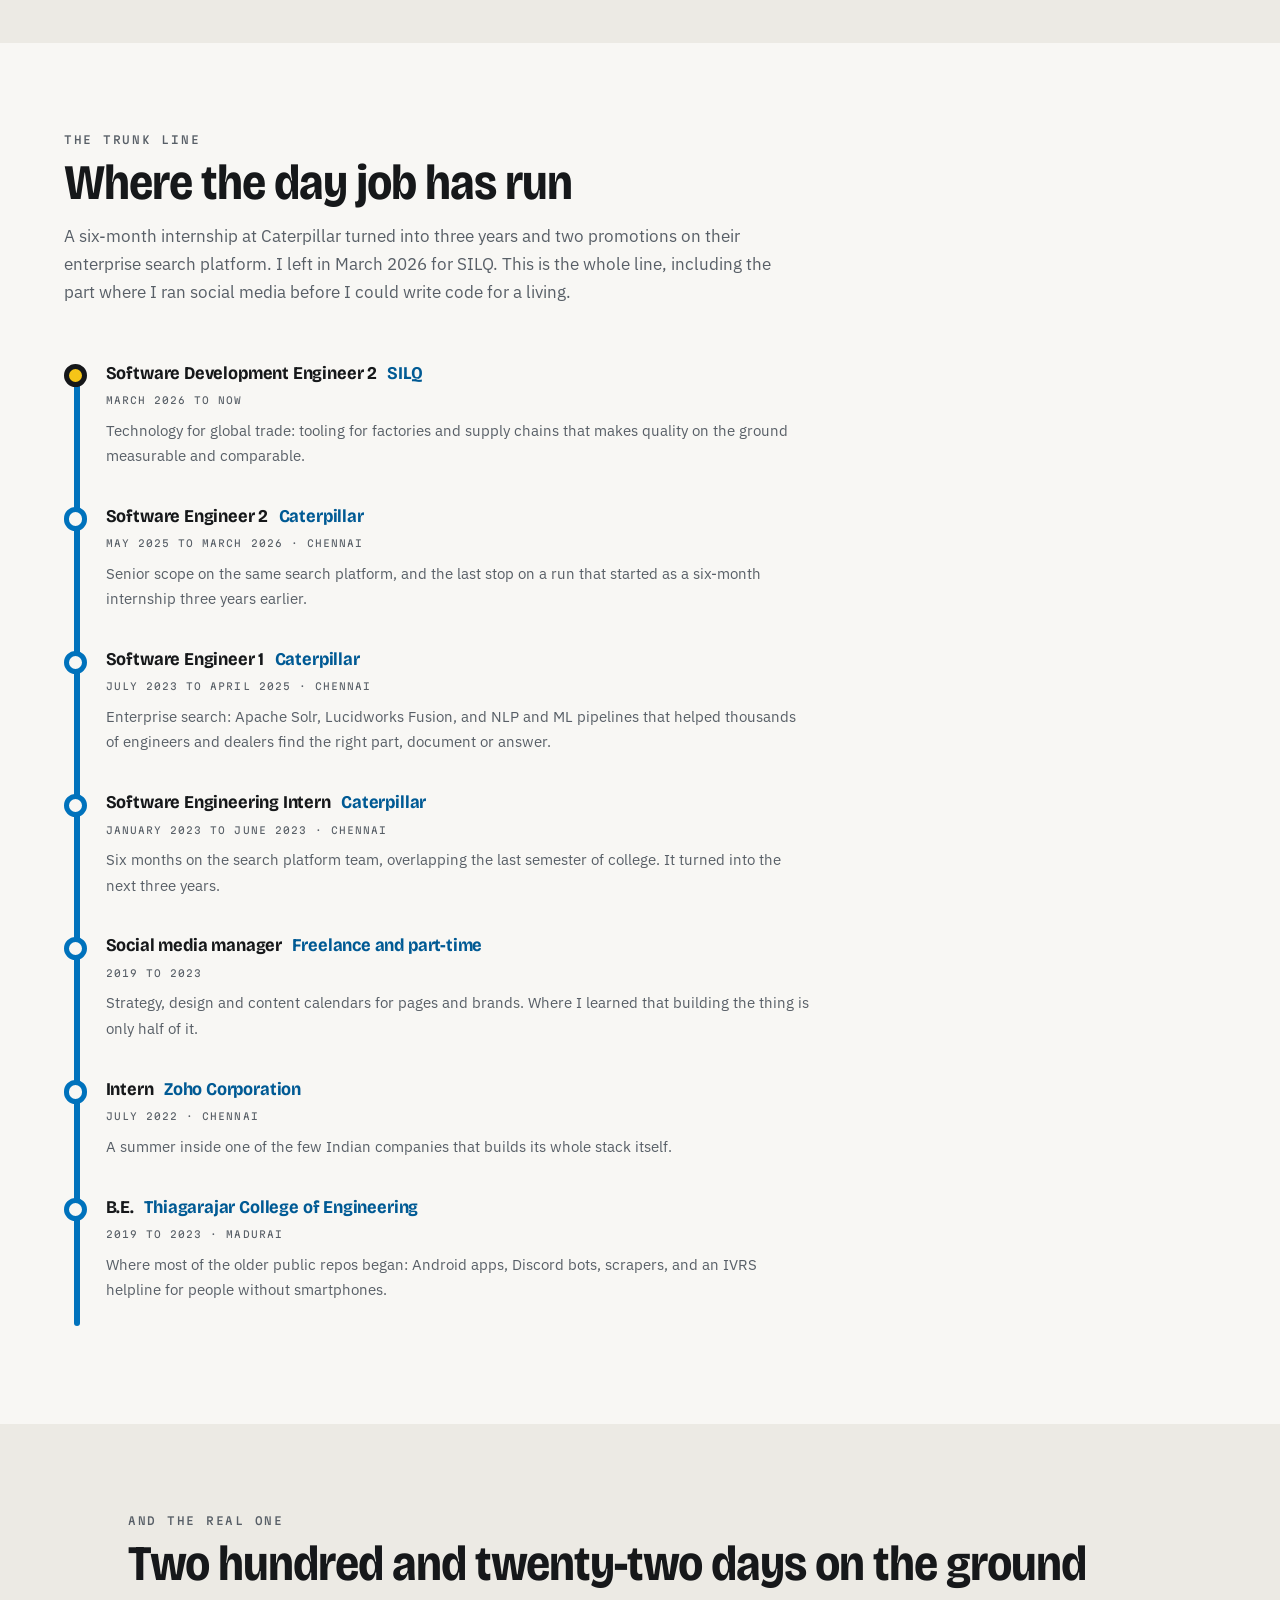
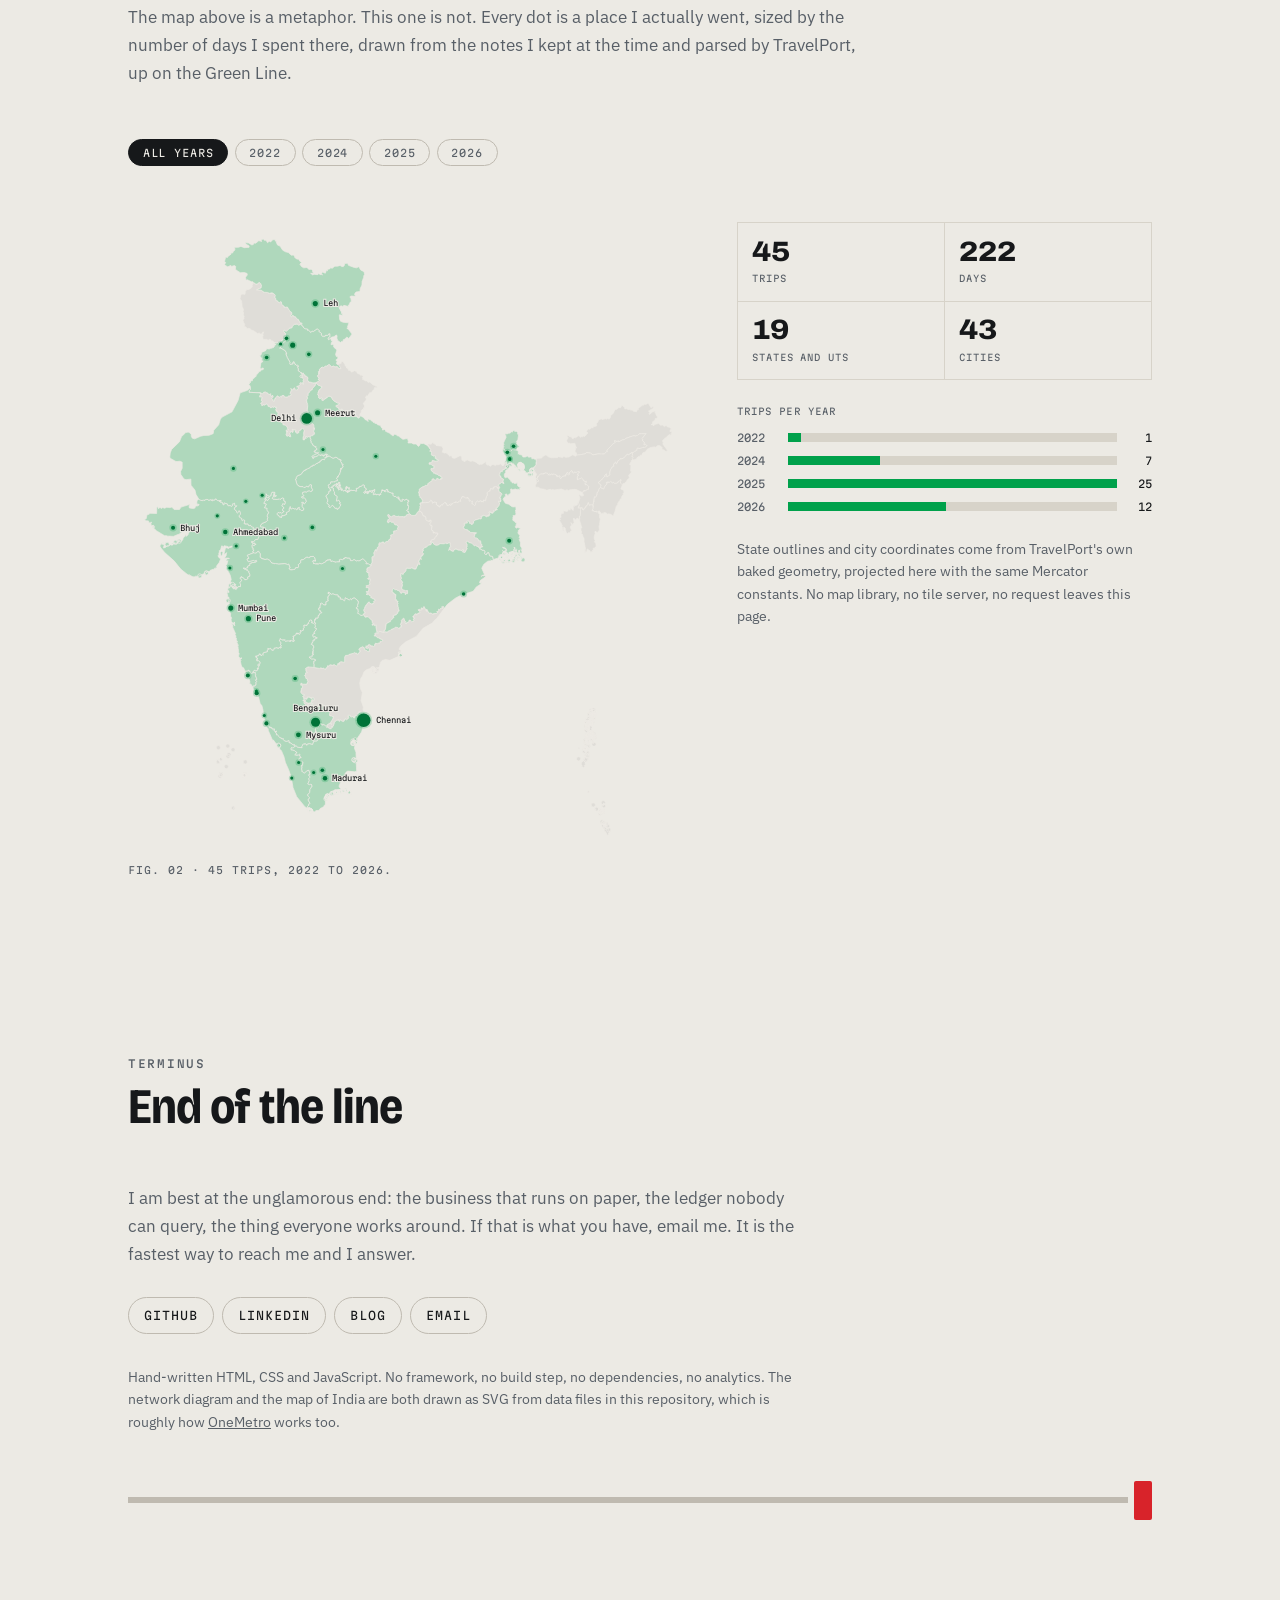
==== commit 3fafc46f: "Lead with build velocity: 13 products in seven weeks, 1,765 commits Git history says every one of th" ====
--- a/redesign/index.html
+++ b/redesign/index.html
@@ -4,9 +4,9 @@
   <meta charset="UTF-8" />
   <meta name="viewport" content="width=device-width, initial-scale=1.0" />
   <title>Srivathsan Venkateswaran | The network</title>
-  <meta name="description" content="Seventeen shipped products across four lines: gym software running in real gyms, a Bengaluru journey planner, a voice agent, a quant dashboard, and a map of 222 days on Indian railways." />
+  <meta name="description" content="Thirteen products in seven weeks, four of them running a real business: gym software, a pharma receivables ledger, a Bengaluru journey planner, a voice agent and a 98-chart market dashboard." />
   <meta property="og:title" content="Srivathsan Venkateswaran" />
-  <meta property="og:description" content="Seventeen things shipped. Four of them are running someone else's business." />
+  <meta property="og:description" content="Thirteen products in seven weeks. Four of them run someone else's business." />
   <meta property="og:type" content="website" />
   <meta name="theme-color" content="#eceae4" />
   <link rel="icon" href="data:image/svg+xml,%3Csvg xmlns='http://www.w3.org/2000/svg' viewBox='0 0 64 64'%3E%3Crect x='2' y='10' width='60' height='44' rx='8' fill='%23F5C518' stroke='%2315171A' stroke-width='4'/%3E%3Ctext x='32' y='44' font-family='Arial Black, sans-serif' font-size='30' font-weight='900' text-anchor='middle' fill='%2315171A'%3ESV%3C/text%3E%3C/svg%3E" />
@@ -60,11 +60,15 @@
       </div>
 
       <h1 class="claim load-reveal">
-        Seventeen things shipped.<br />
-        <em>Four of them are running someone else's business.</em>
+        Thirteen products in seven weeks.<br />
+        <em>Four of them run someone else's business.</em>
       </h1>
 
       <p class="hero-intro load-reveal">
+        Between 2 July and 19 August 2026 I shipped thirteen products across
+        1,765 commits. Not prototypes: four of them are open on somebody's screen
+        this morning.
+        <br /><br />
         I build the software small businesses actually run on. A gym still
         writing receipts by hand. A distributor whose money was locked inside an
         ERP nobody could query. A consultancy with a good record and no way to
@@ -87,9 +91,10 @@
       <div class="evidence-inner observe">
         <dl class="stat-row" id="stat-row"></dl>
         <p class="evidence-foot">
-          Every number here comes out of my own repositories or trip files. The
-          travel figures are computed at build time from the parsed notes, not
-          typed in by hand.
+          Counted from git history and my own trip files, not estimated. The
+          seven weeks run from the first commit on Burrito to the last one on
+          Jelfort. The travel figures are recomputed from the parsed notes every
+          time this page is built.
         </p>
       </div>
     </section>
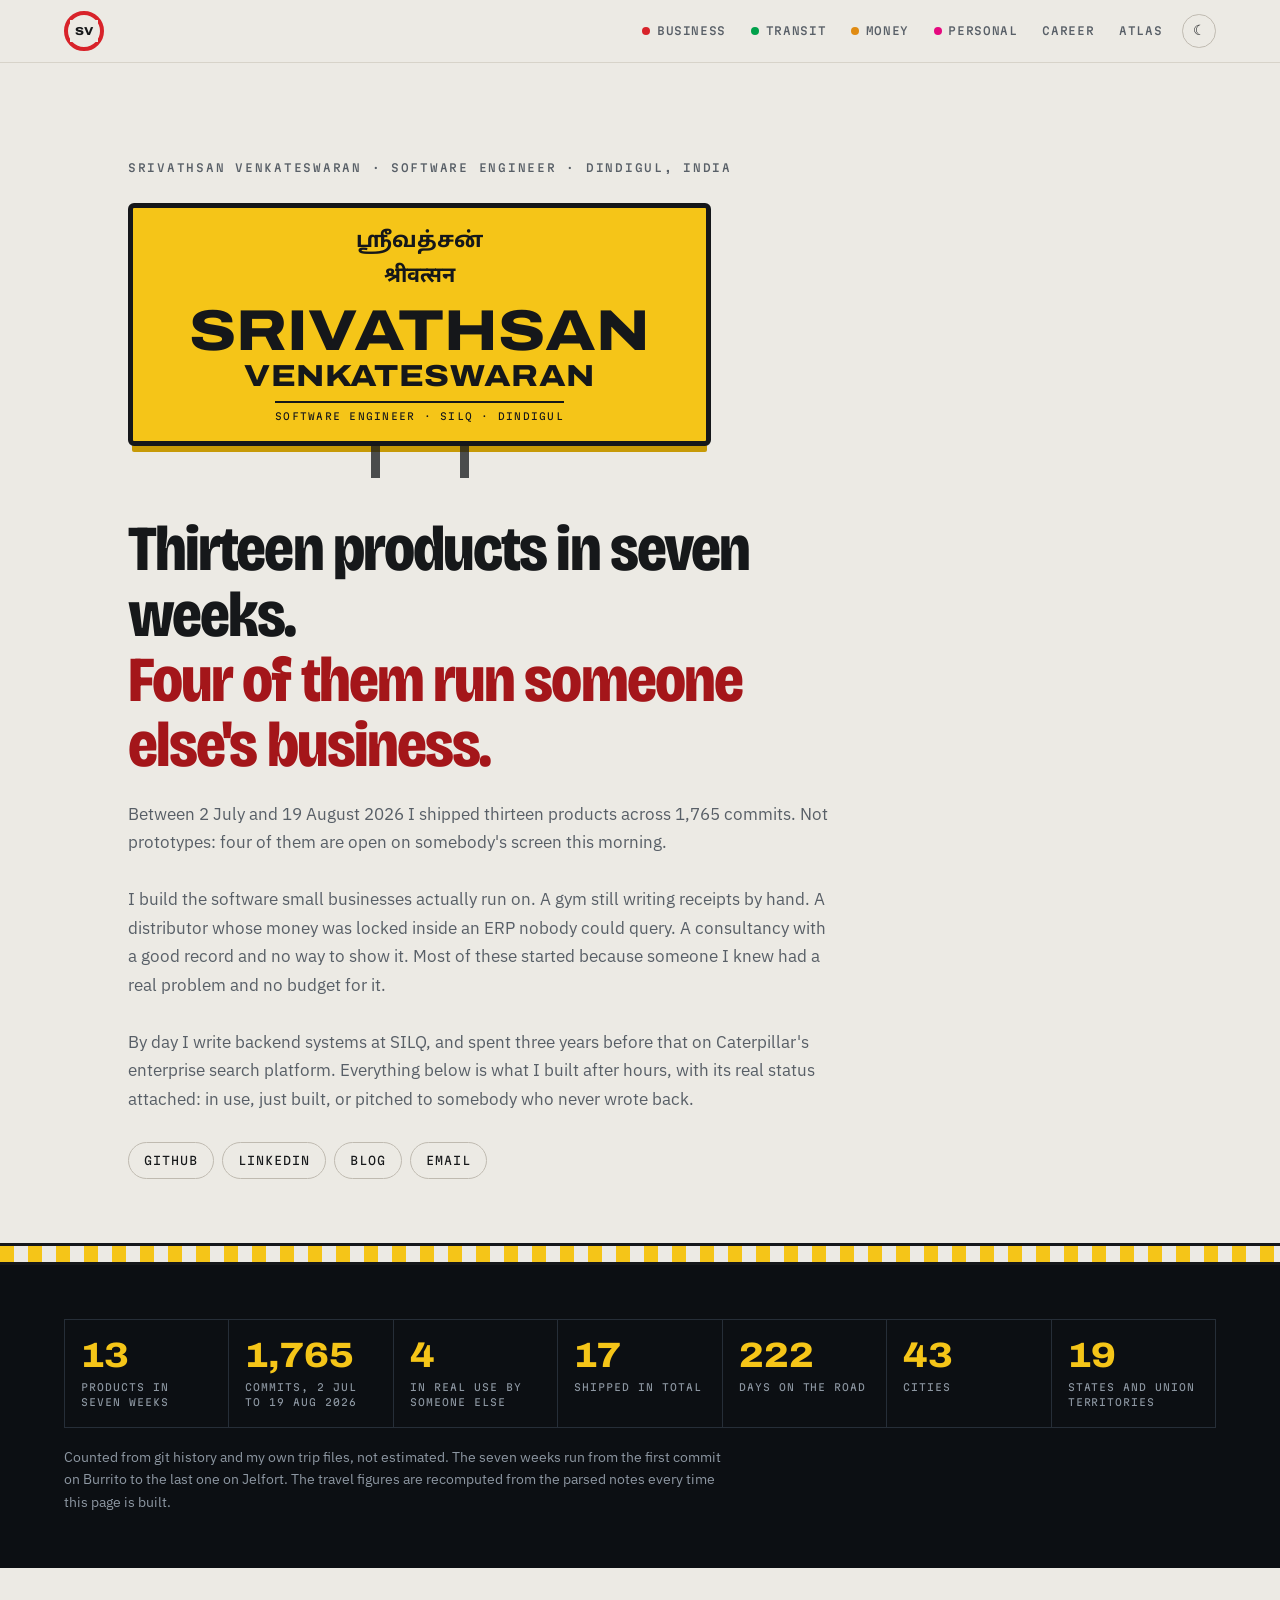
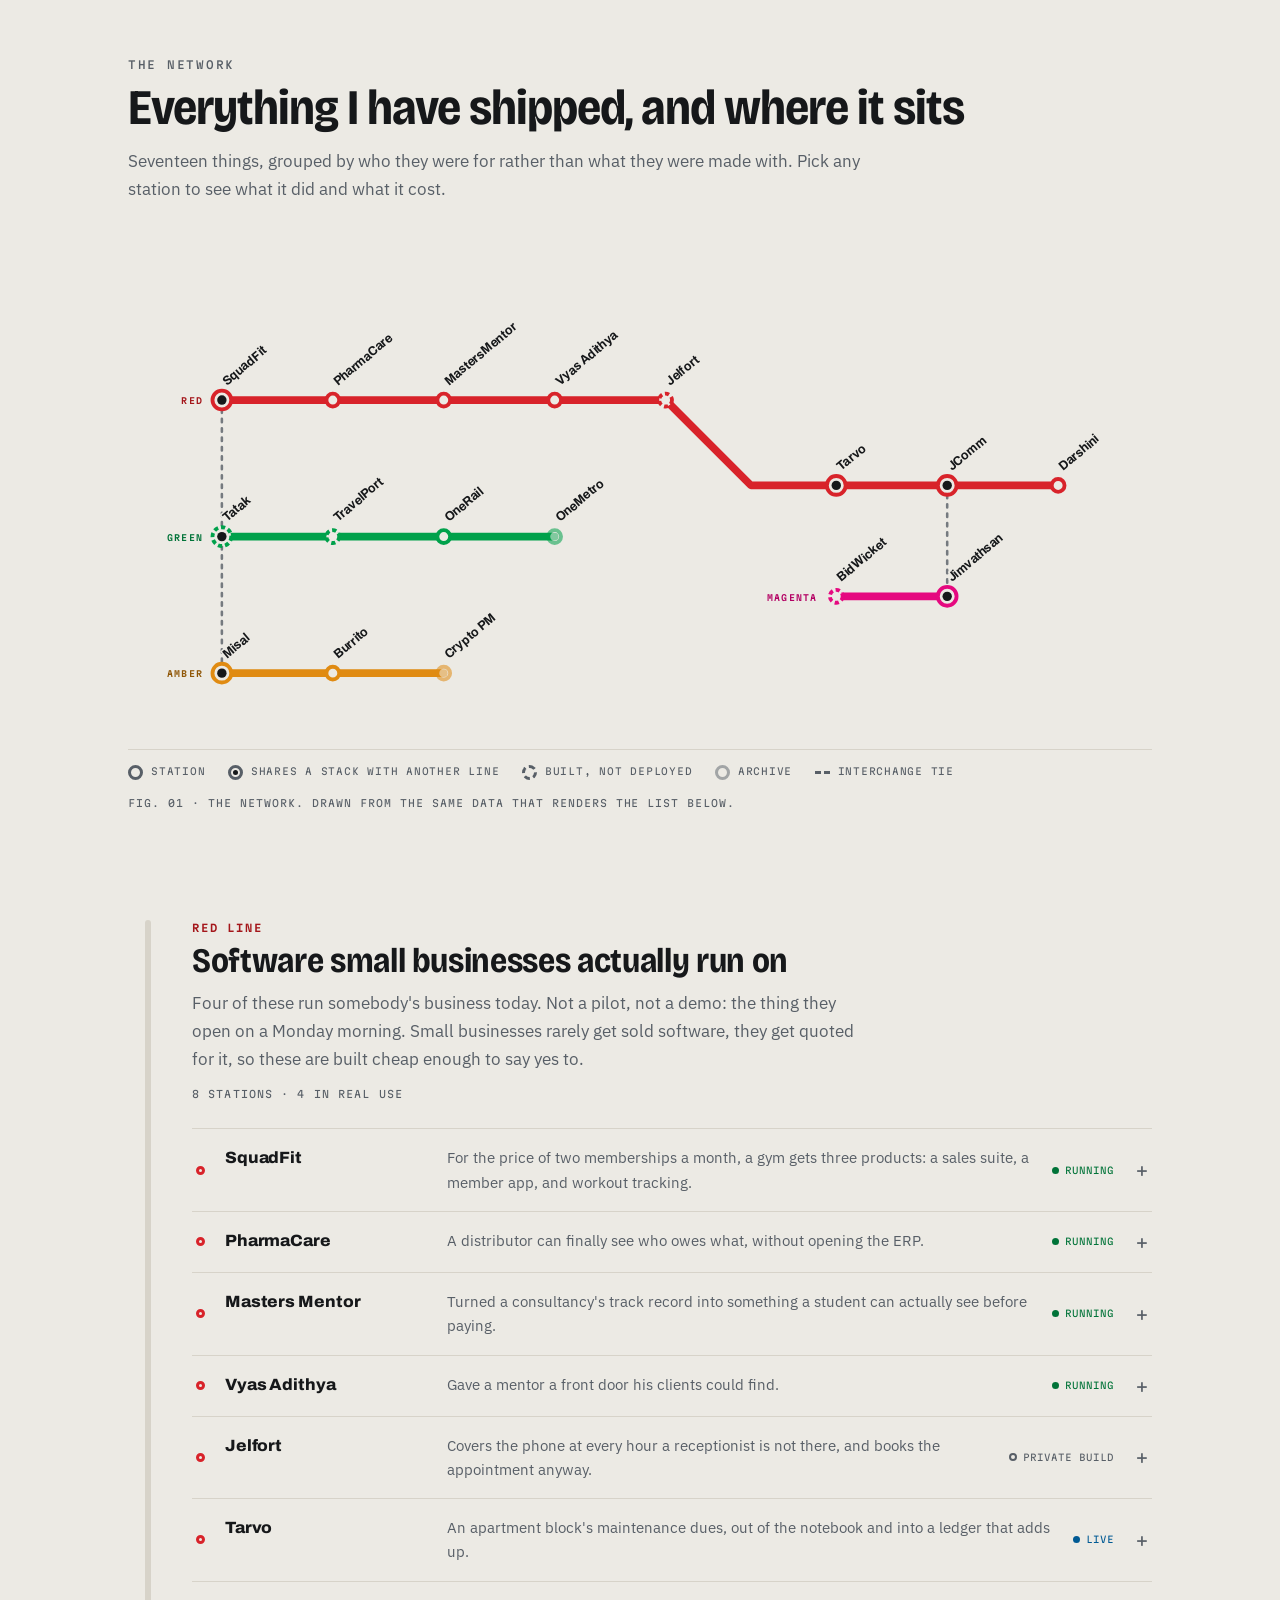
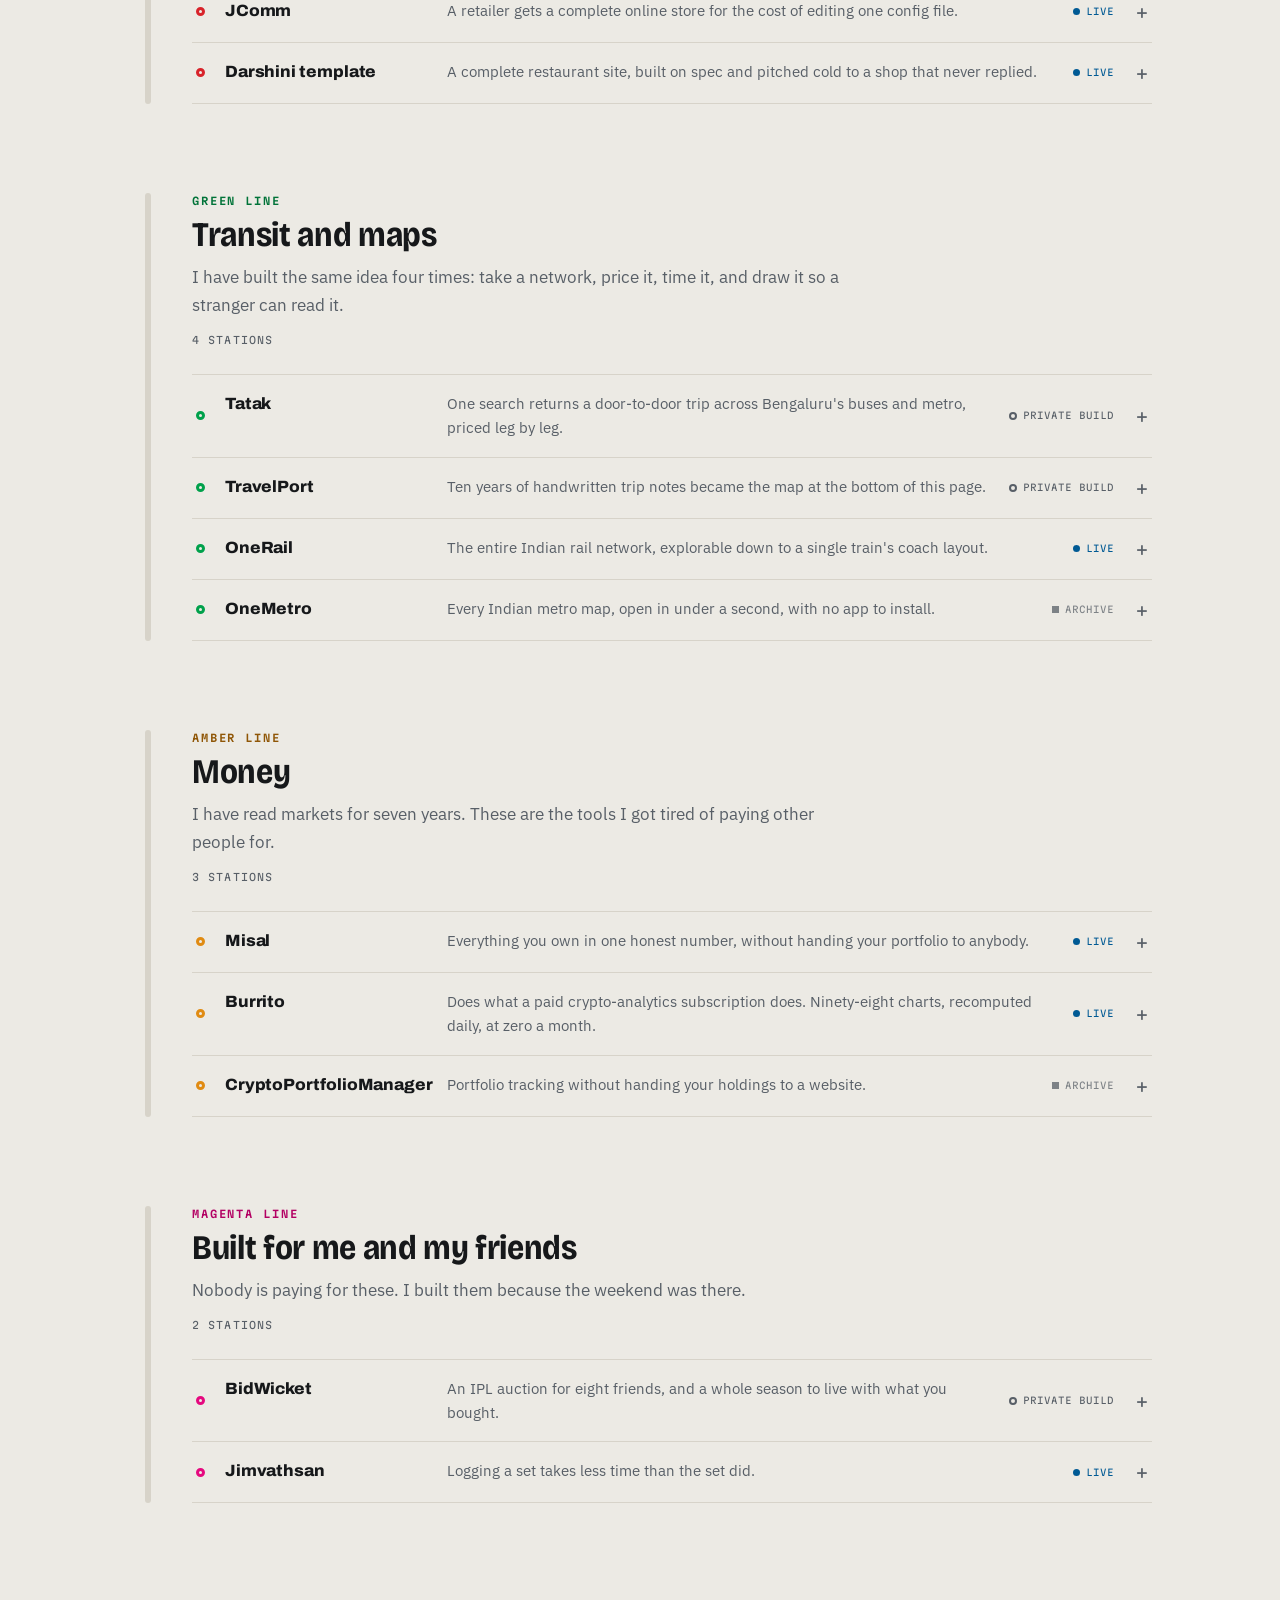
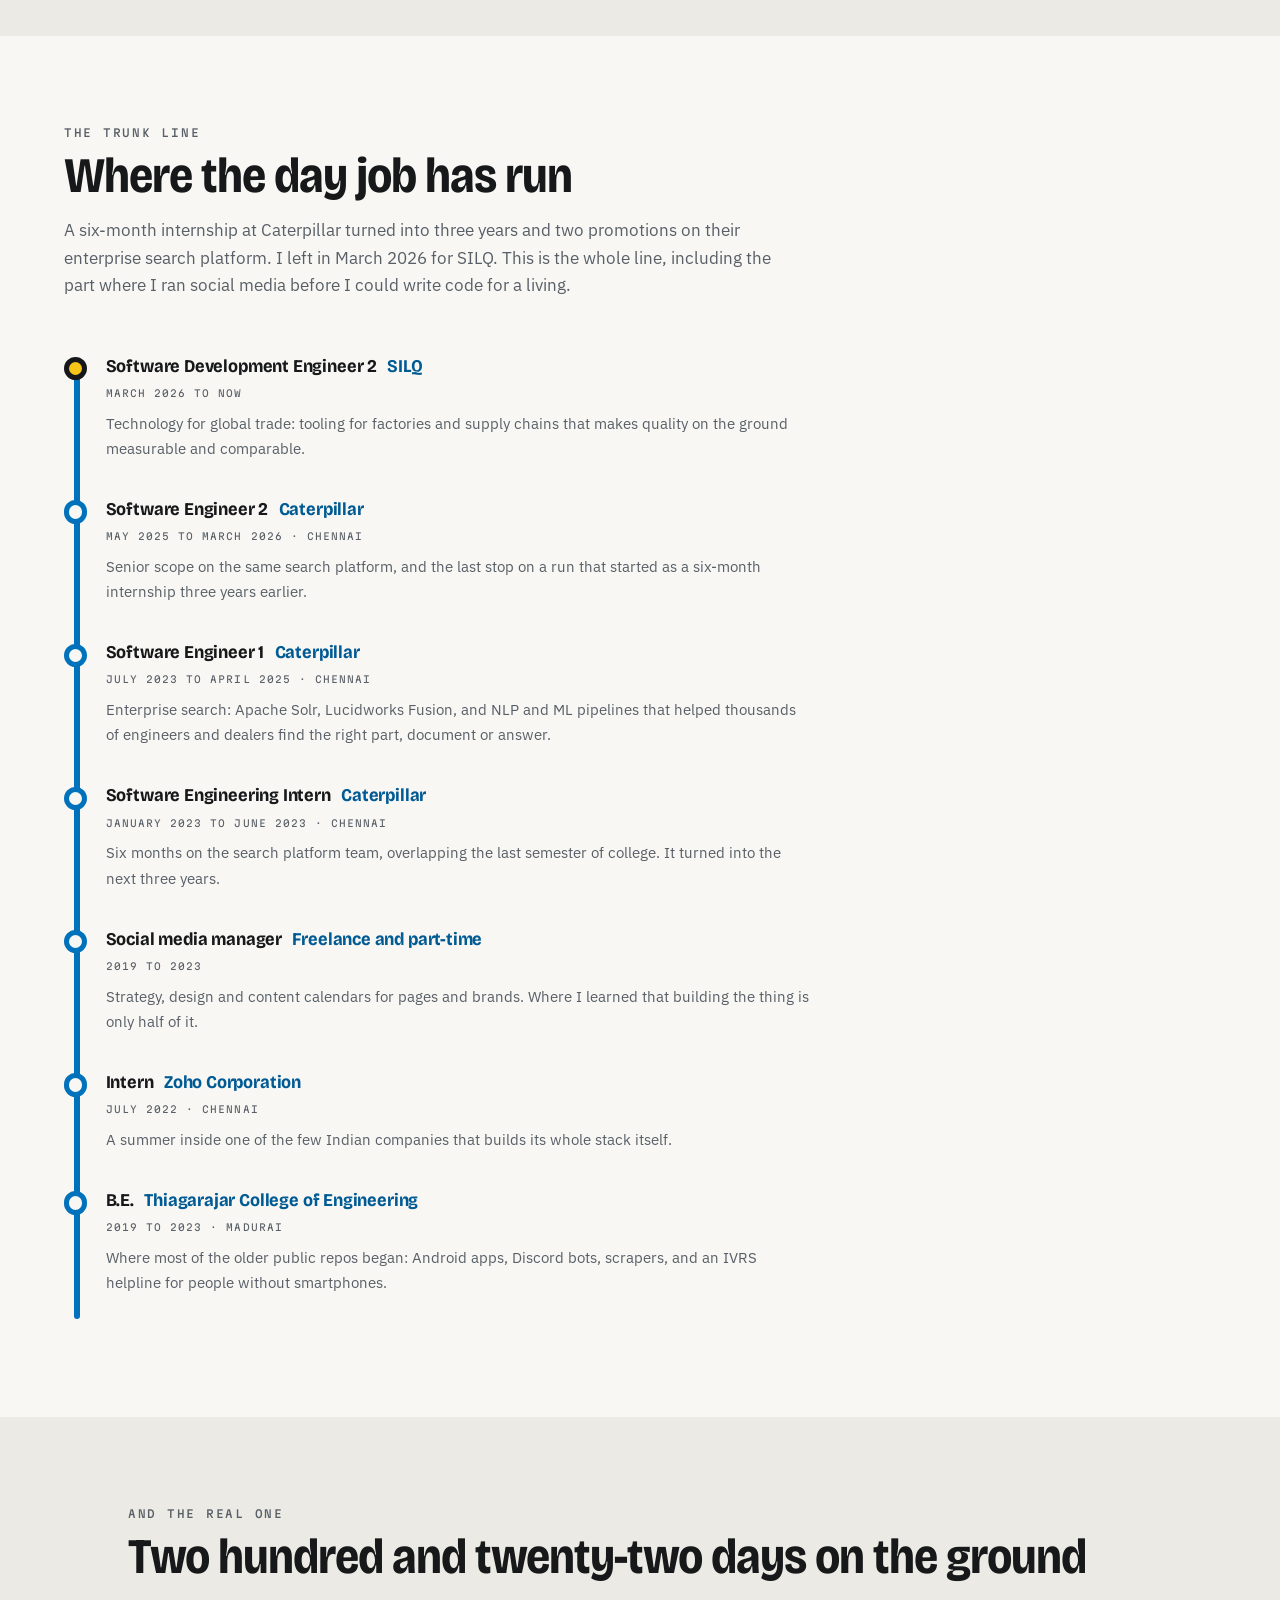
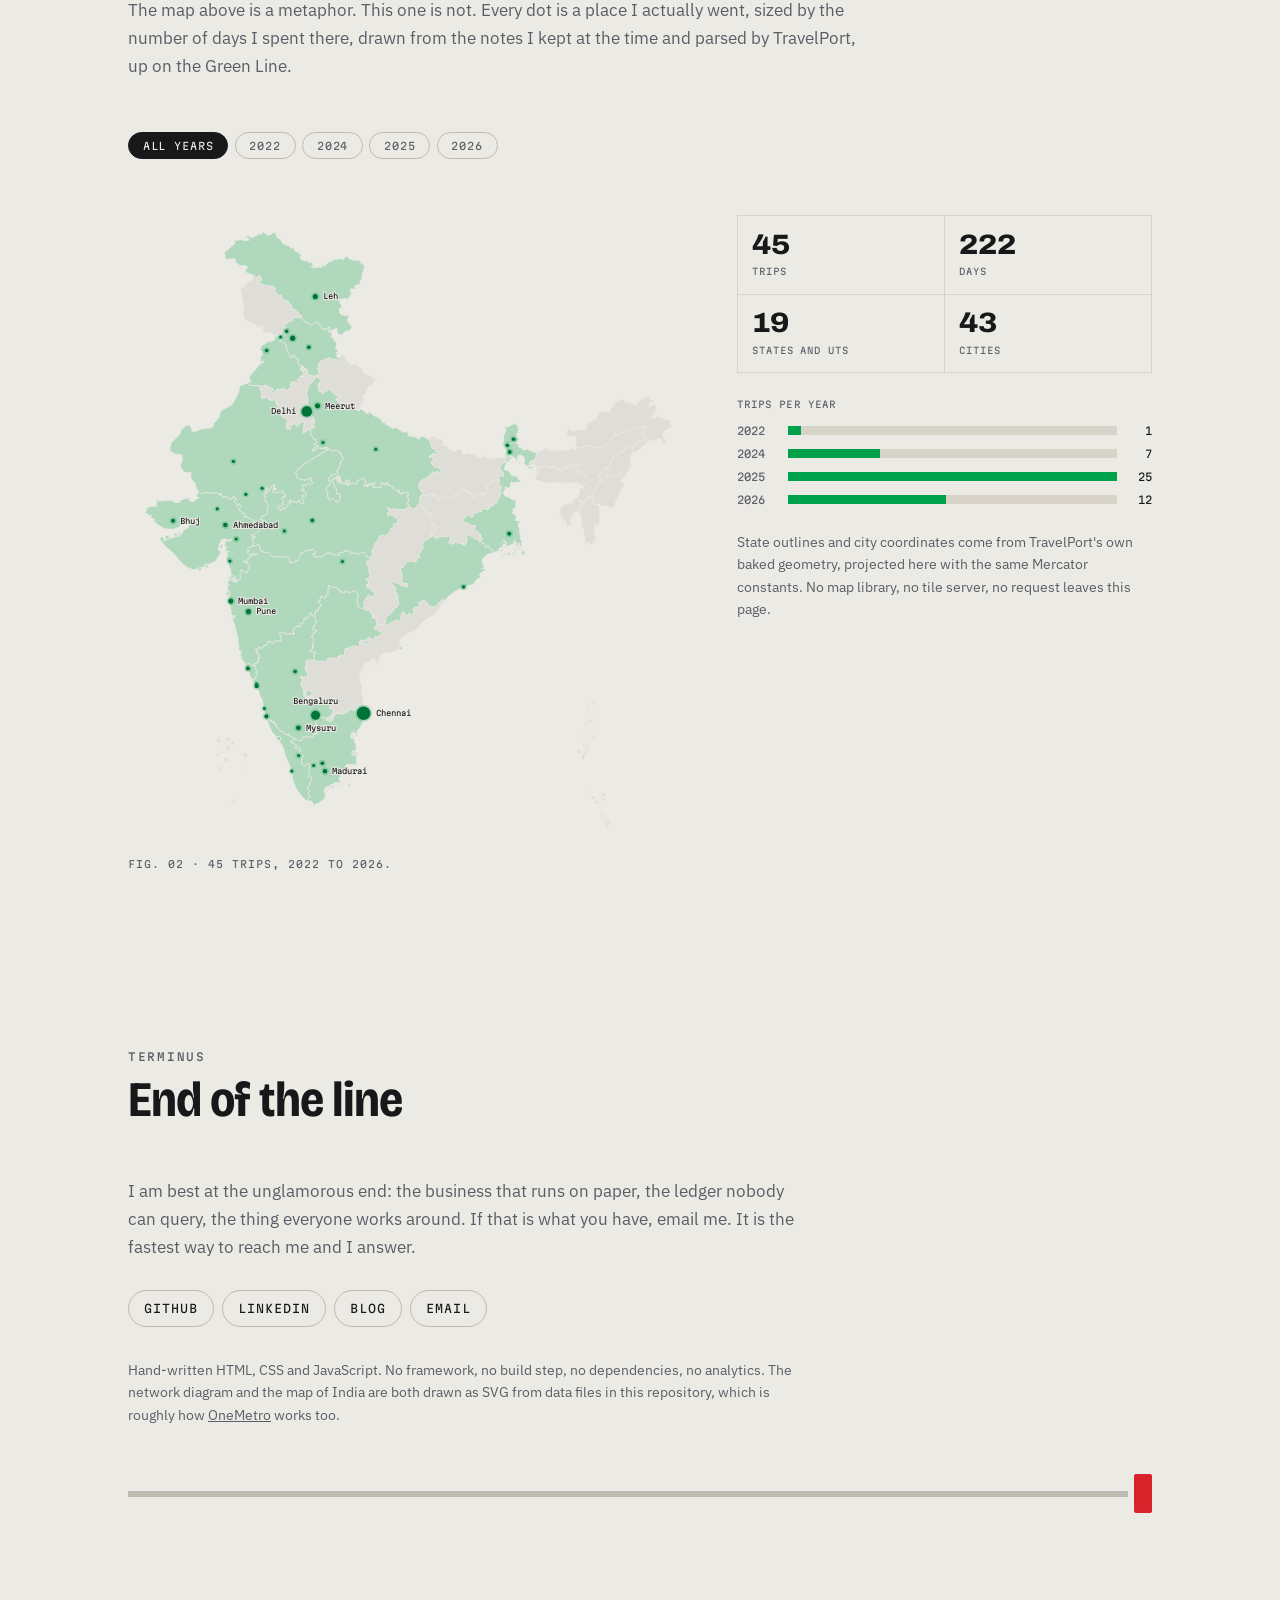
==== commit 4d72f5c1: "Unslop the site copy One hard throat-clearing hit, and a recap loop where the hero previewed the sta" ====
--- a/redesign/index.html
+++ b/redesign/index.html
@@ -77,8 +77,8 @@
         <br /><br />
         By day I write backend systems at SILQ, and spent three years before that
         on Caterpillar's enterprise search platform. Everything below is what I
-        built after hours. I have said plainly which ones people use, which ones
-        are just built, and which one got pitched and never answered.
+        built after hours, with its real status attached: in use, just built, or
+        pitched to somebody who never wrote back.
       </p>
 
       <ul class="hero-links load-reveal" id="hero-links"></ul>
@@ -105,10 +105,8 @@
         <p class="kicker">The network</p>
         <h2>Everything I have shipped, and where it sits</h2>
         <p class="lede">
-          Seventeen things, grouped by who they were built for rather than what
-          they were built with. Four of them run someone's business. Five are
-          finished but never shipped, and say so. Pick any station to see what it
-          did and what it cost.
+          Seventeen things, grouped by who they were for rather than what they
+          were made with. Pick any station to see what it did and what it cost.
         </p>
       </div>
 
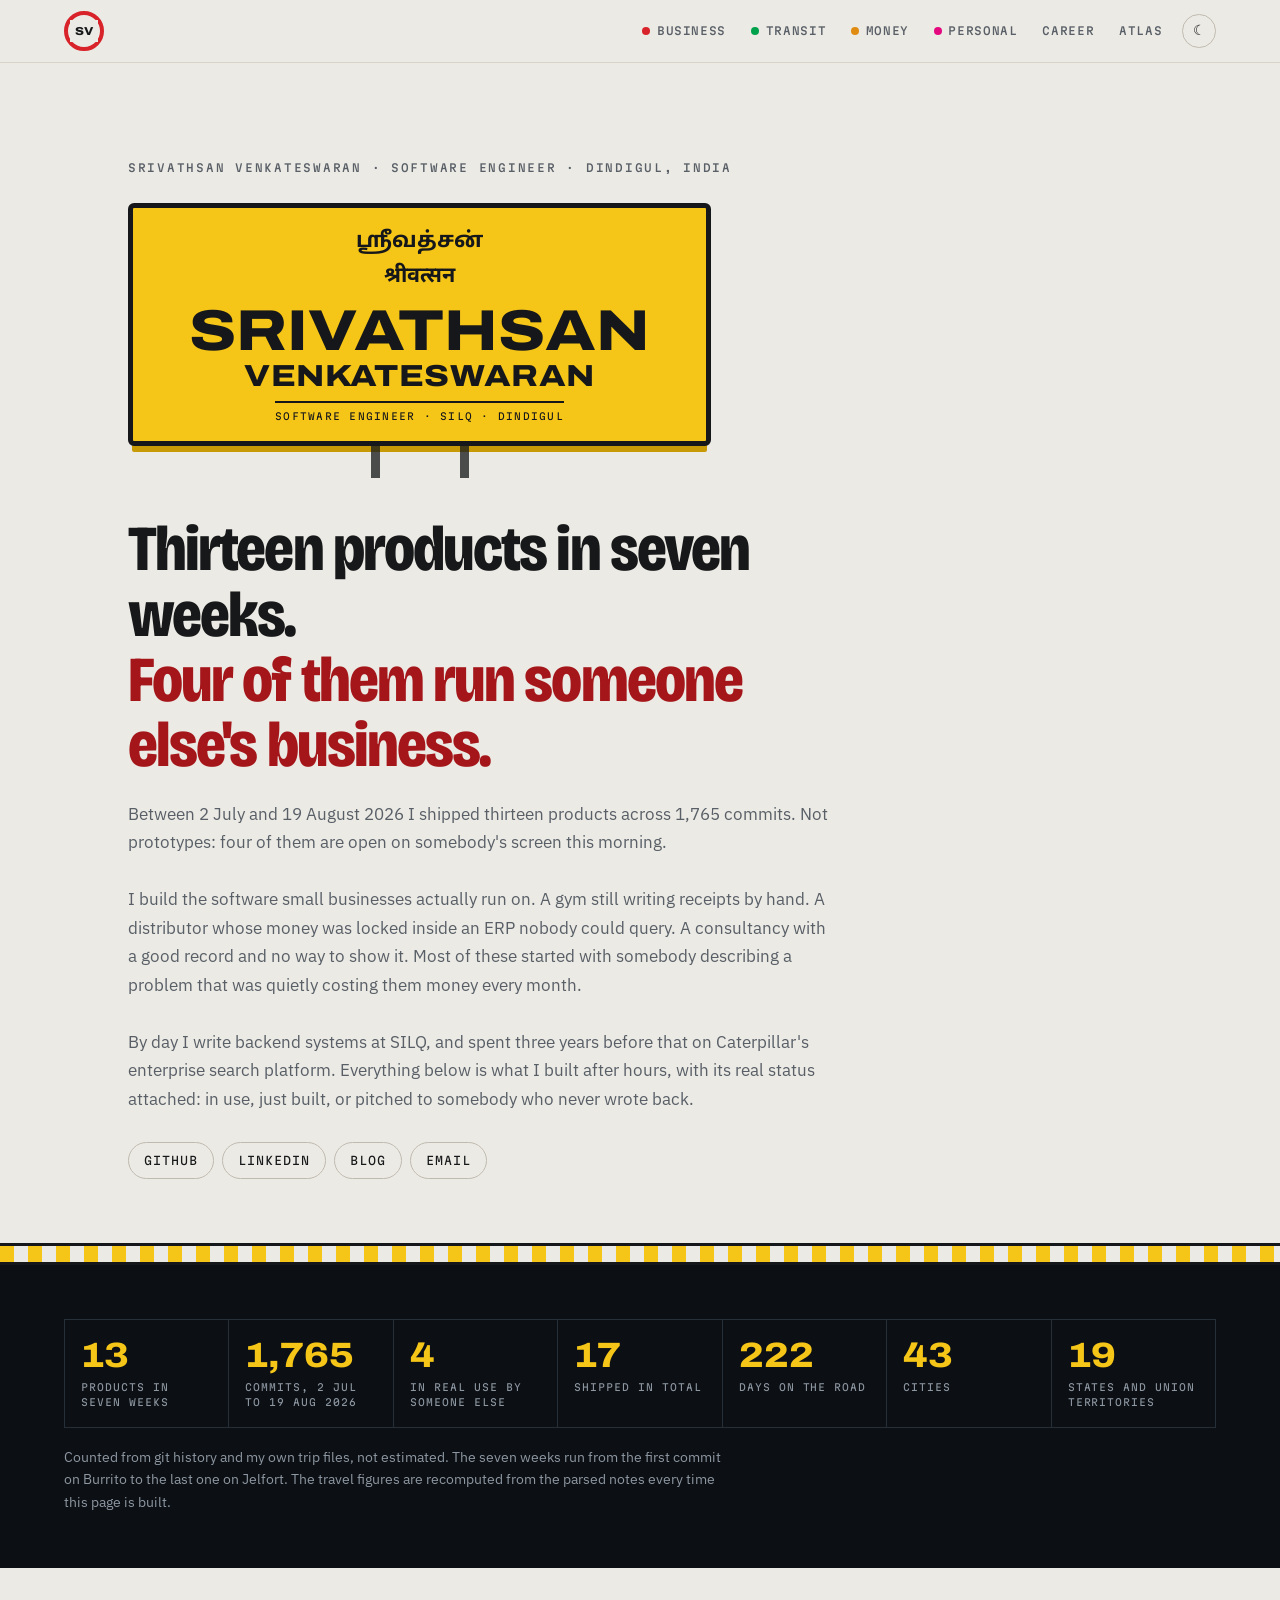
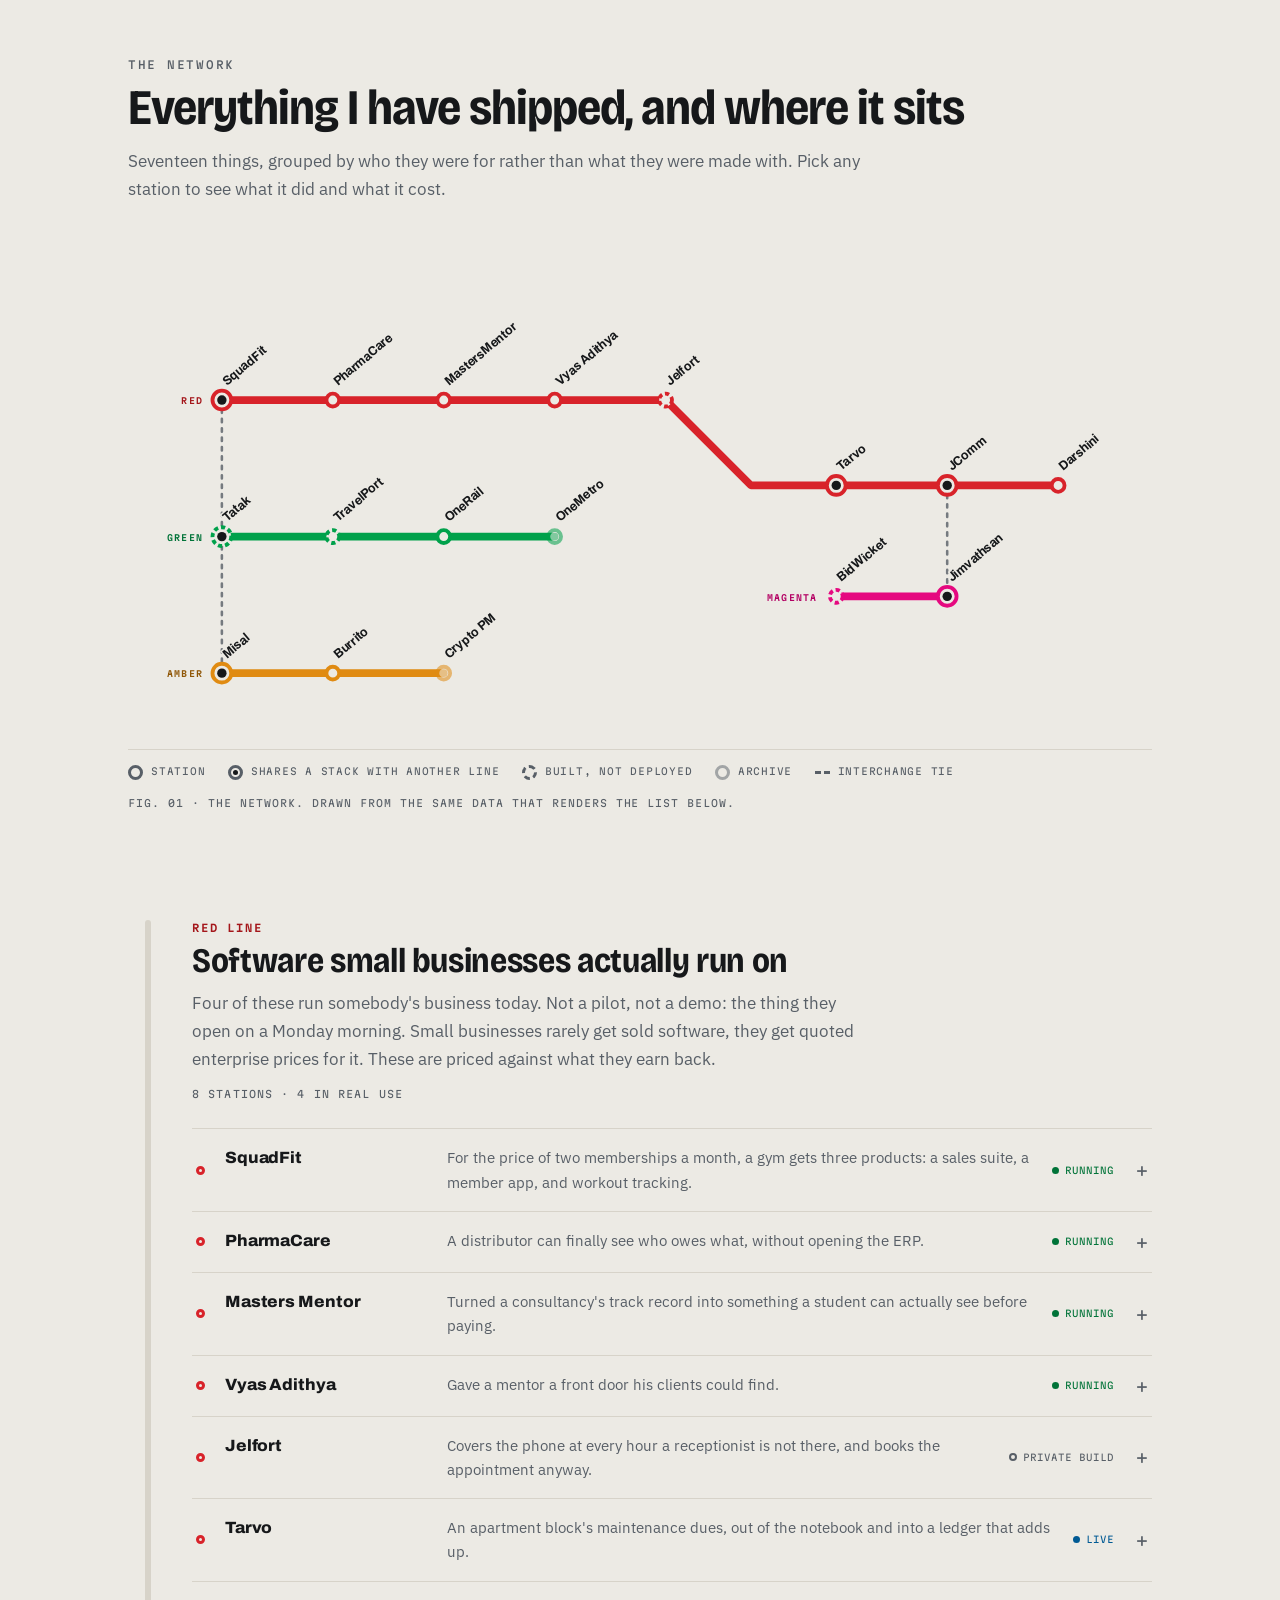
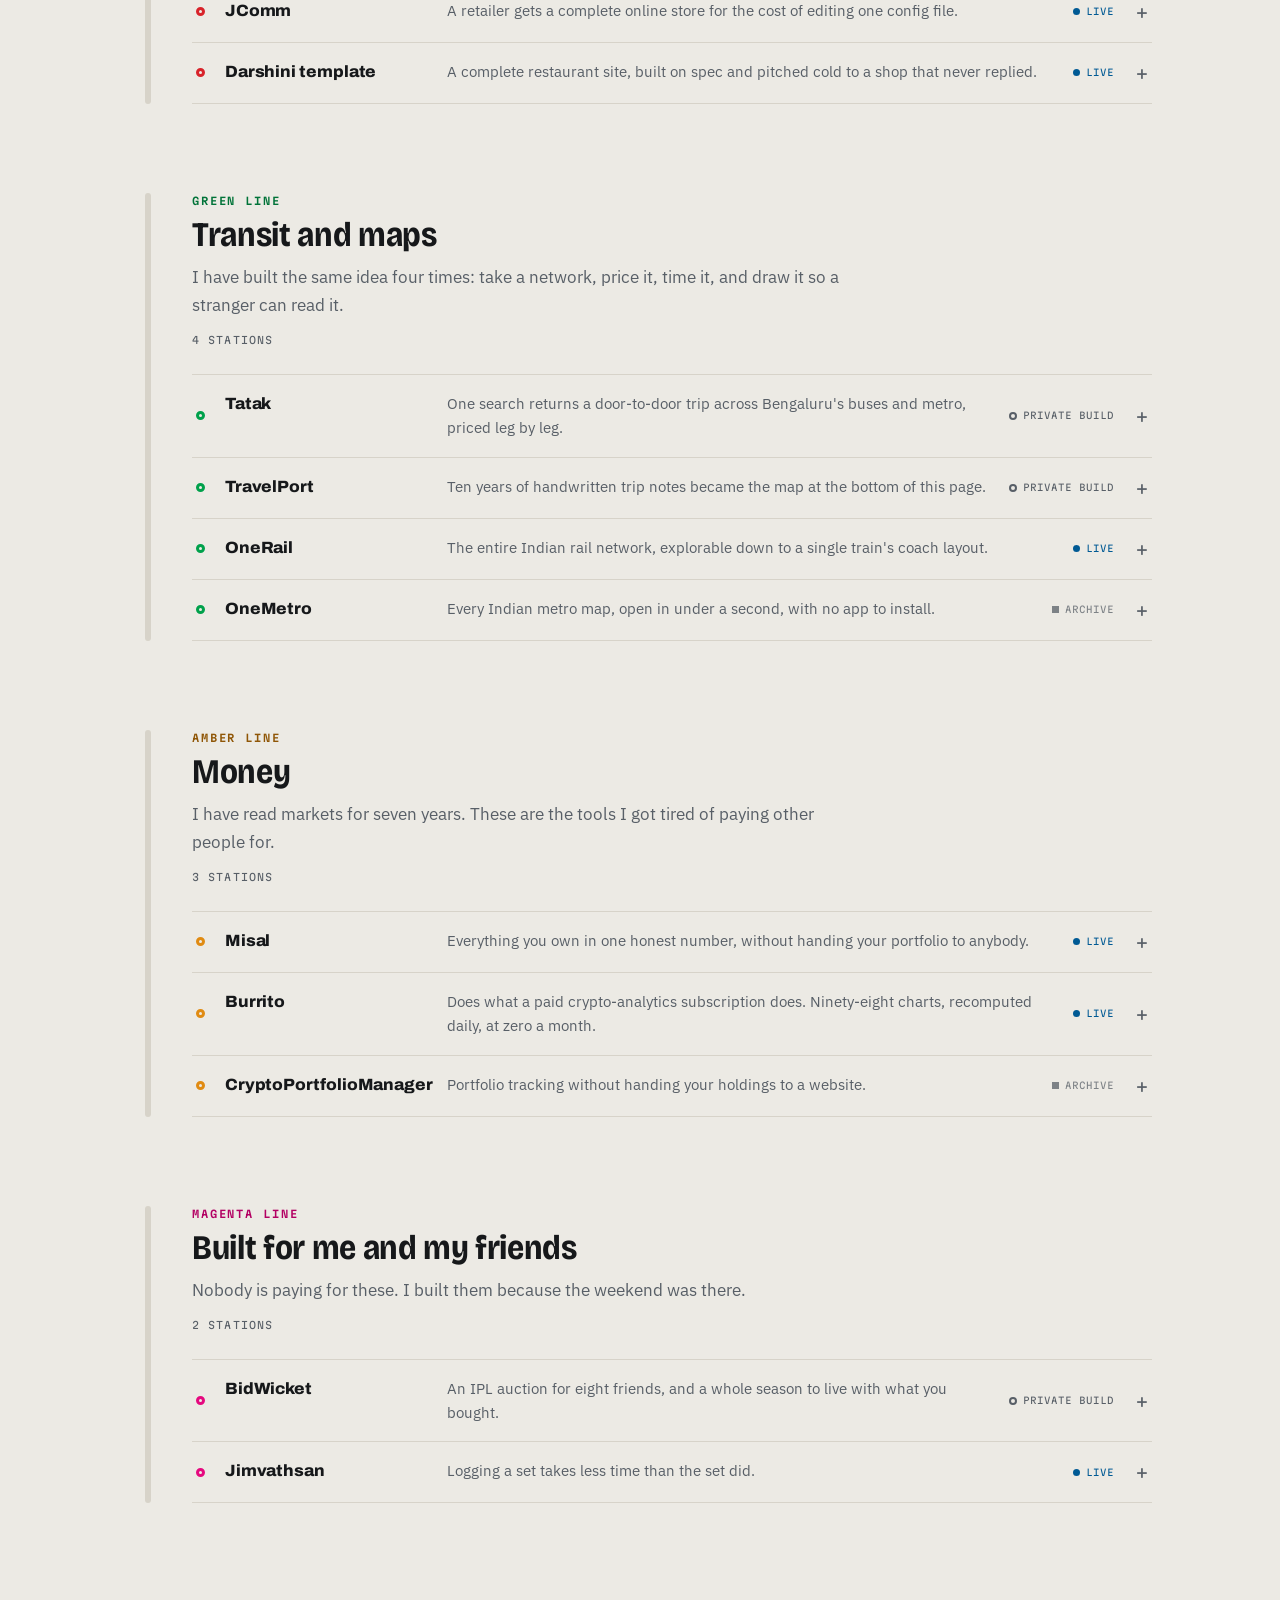
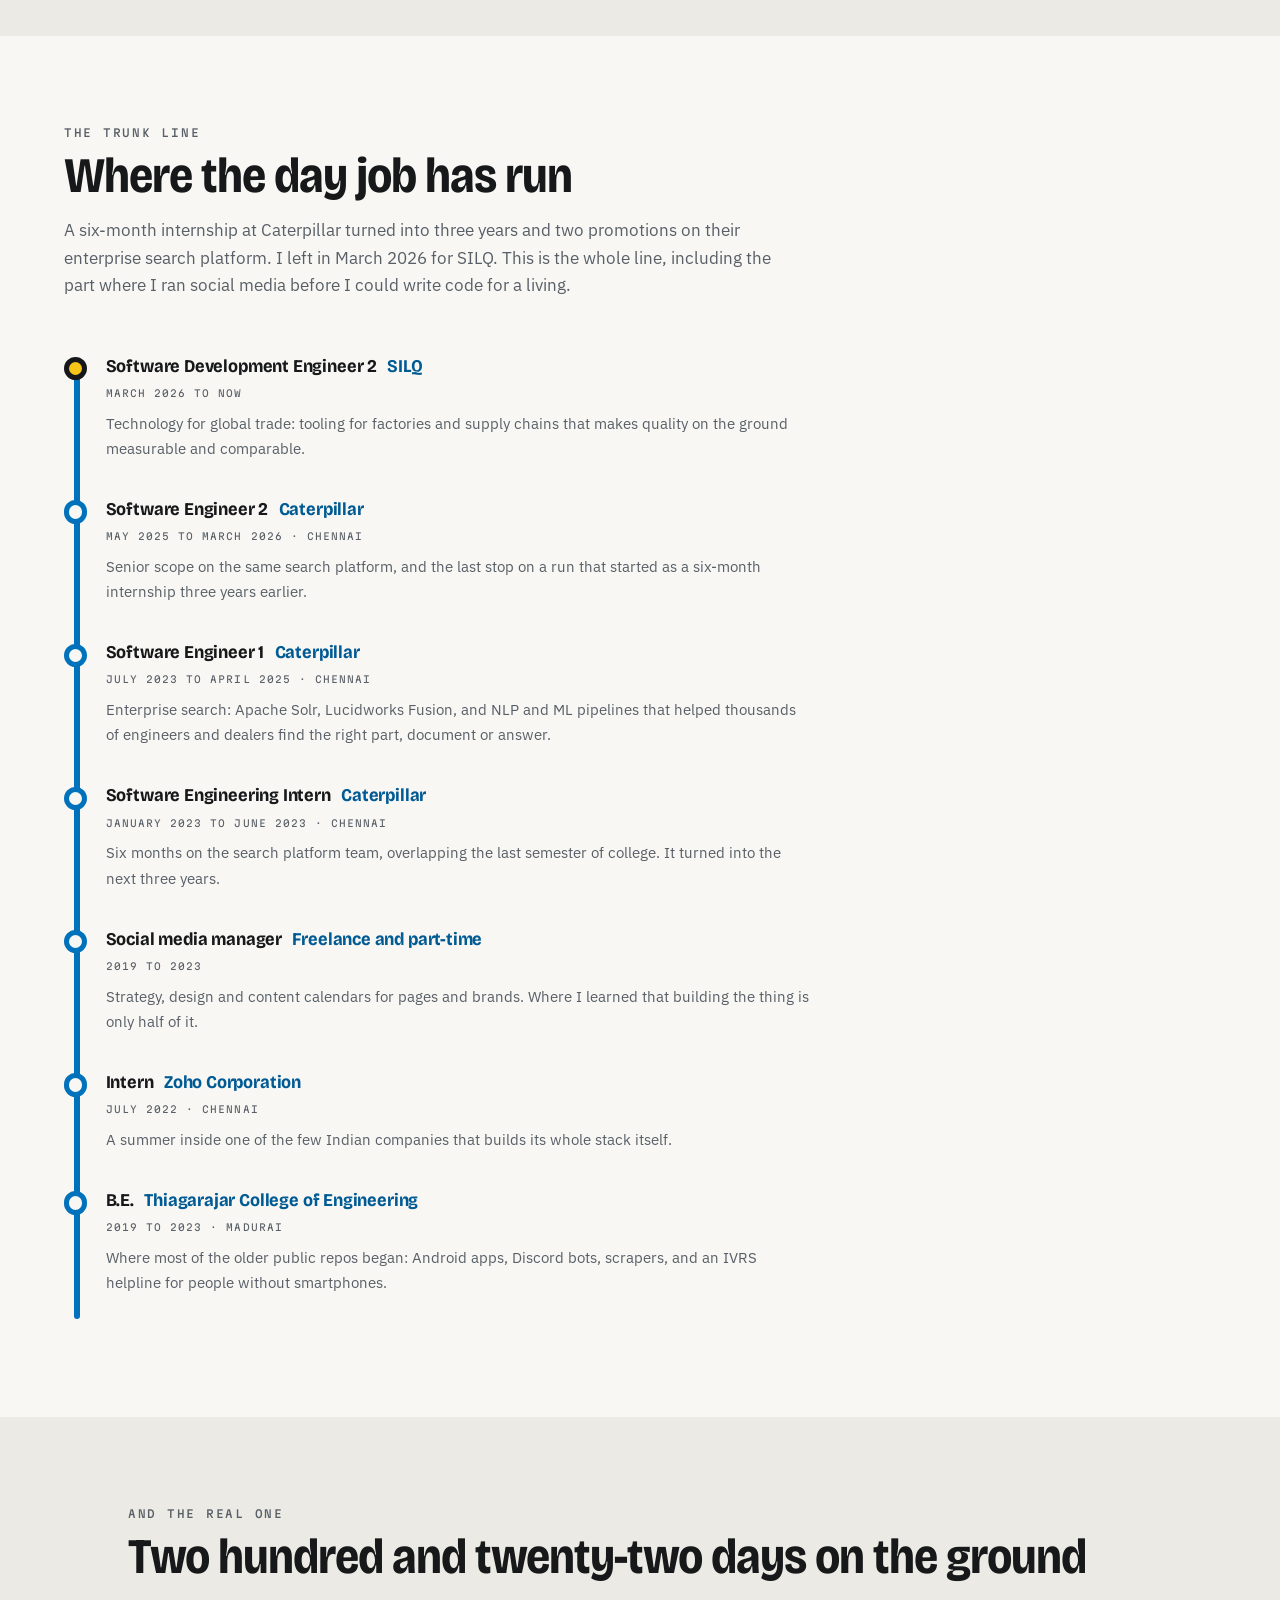
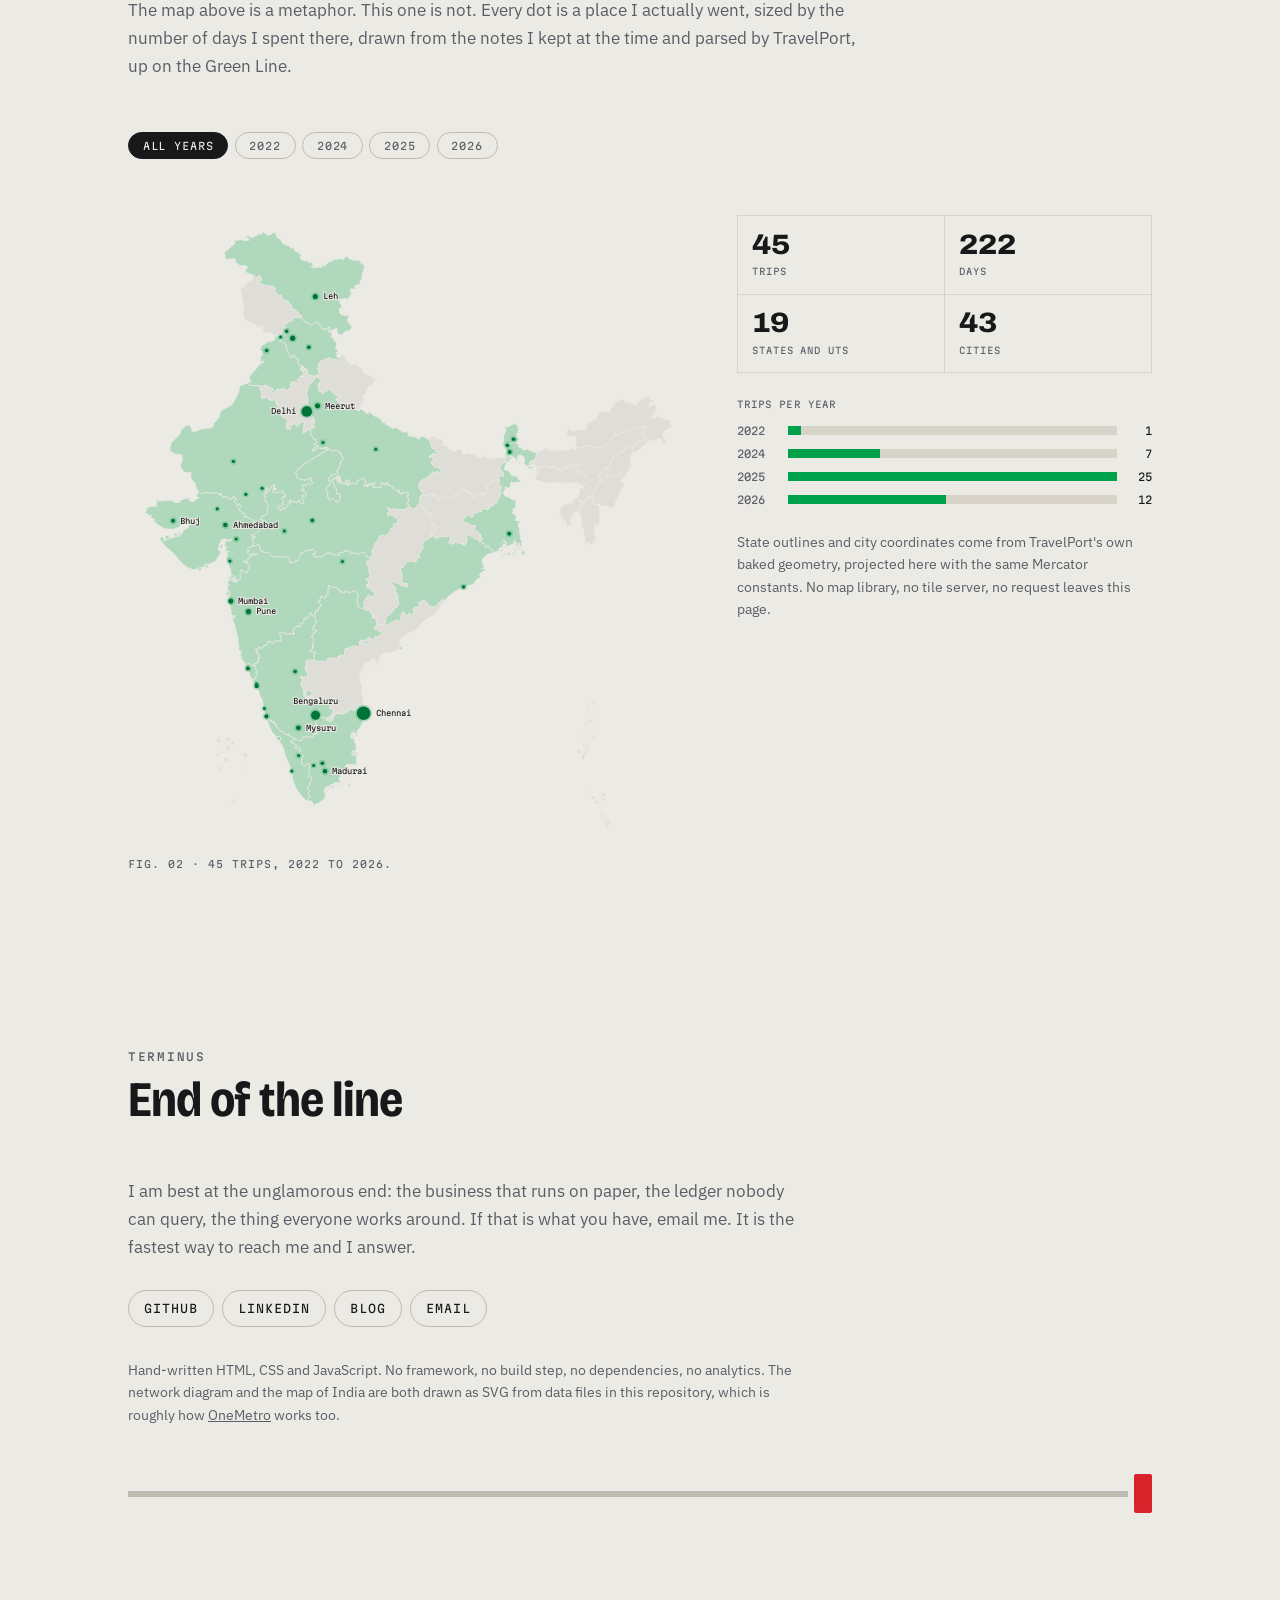
==== commit b229fcae: "Reframe the small-business copy from charity to value Three lines read as 'they had no money so I he" ====
--- a/redesign/index.html
+++ b/redesign/index.html
@@ -72,8 +72,8 @@
         I build the software small businesses actually run on. A gym still
         writing receipts by hand. A distributor whose money was locked inside an
         ERP nobody could query. A consultancy with a good record and no way to
-        show it. Most of these started because someone I knew had a real problem
-        and no budget for it.
+        show it. Most of these started with somebody describing a problem that was
+        quietly costing them money every month.
         <br /><br />
         By day I write backend systems at SILQ, and spent three years before that
         on Caterpillar's enterprise search platform. Everything below is what I
